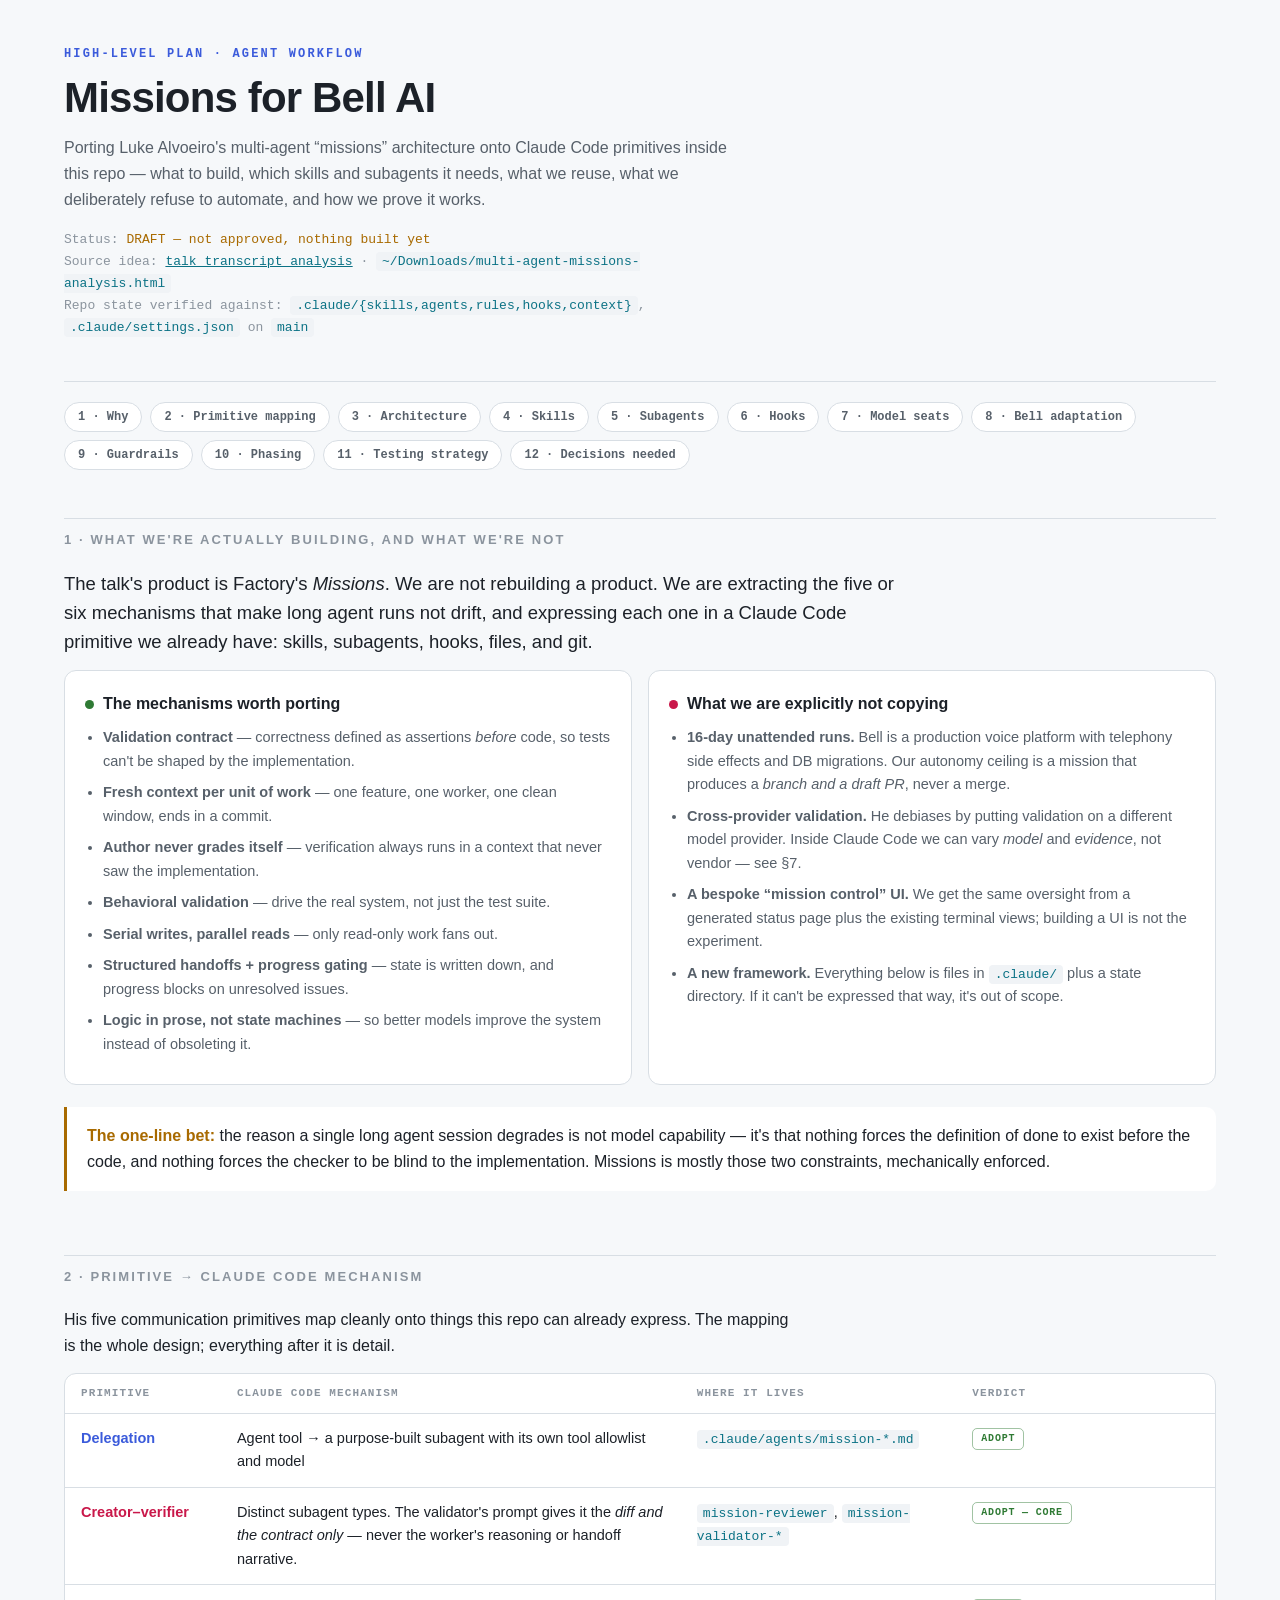
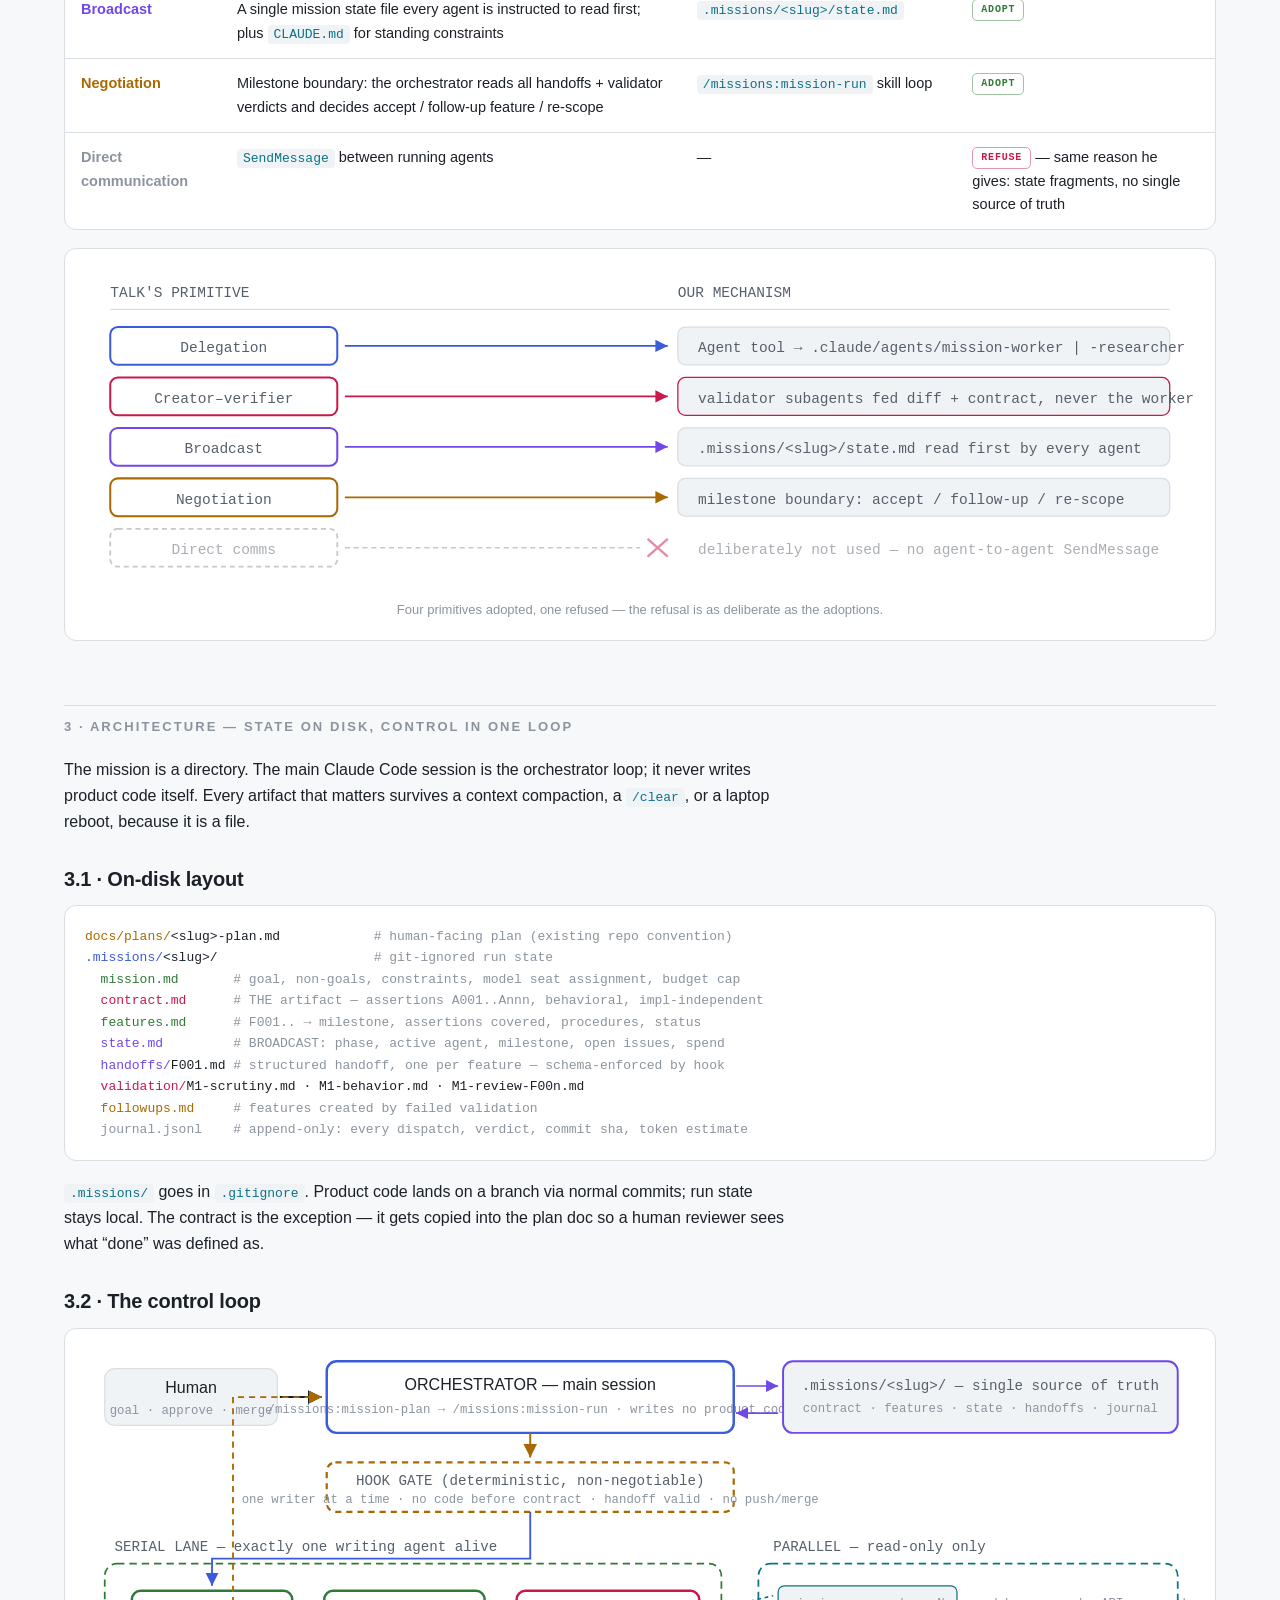
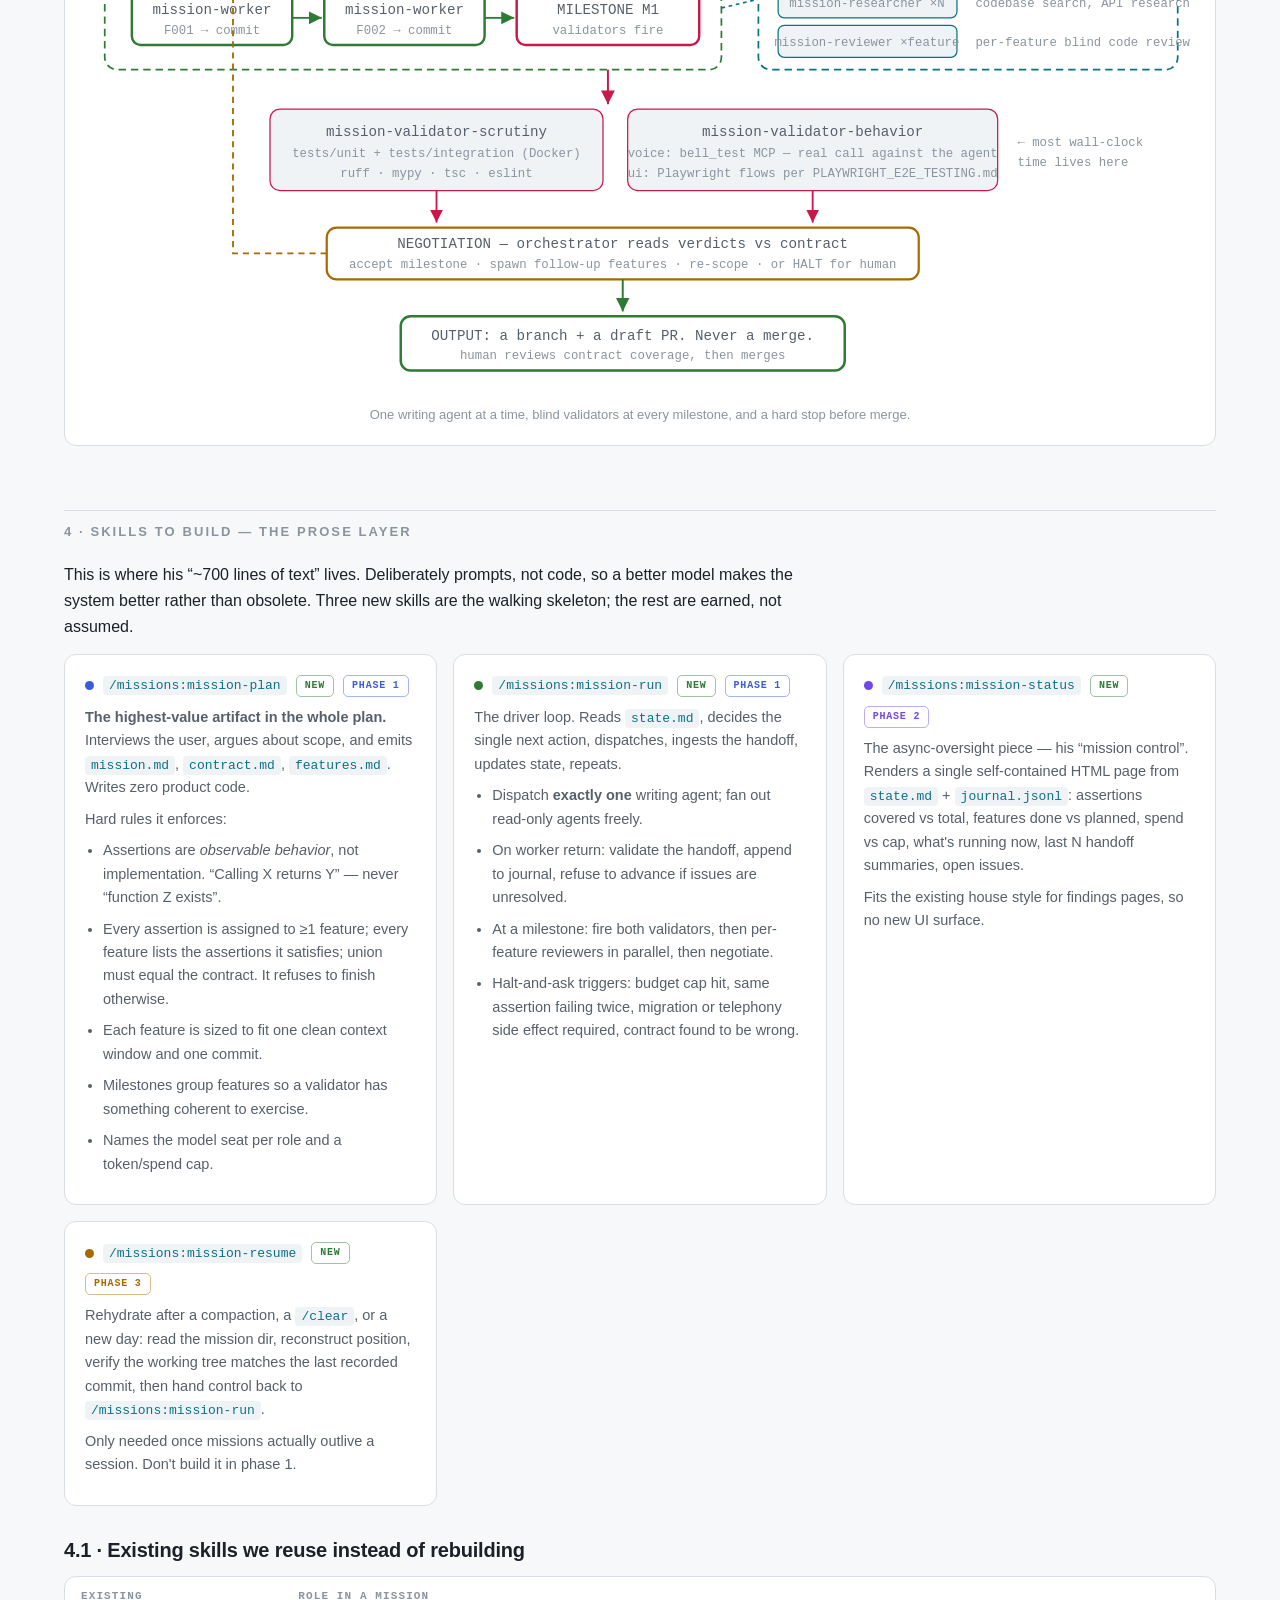
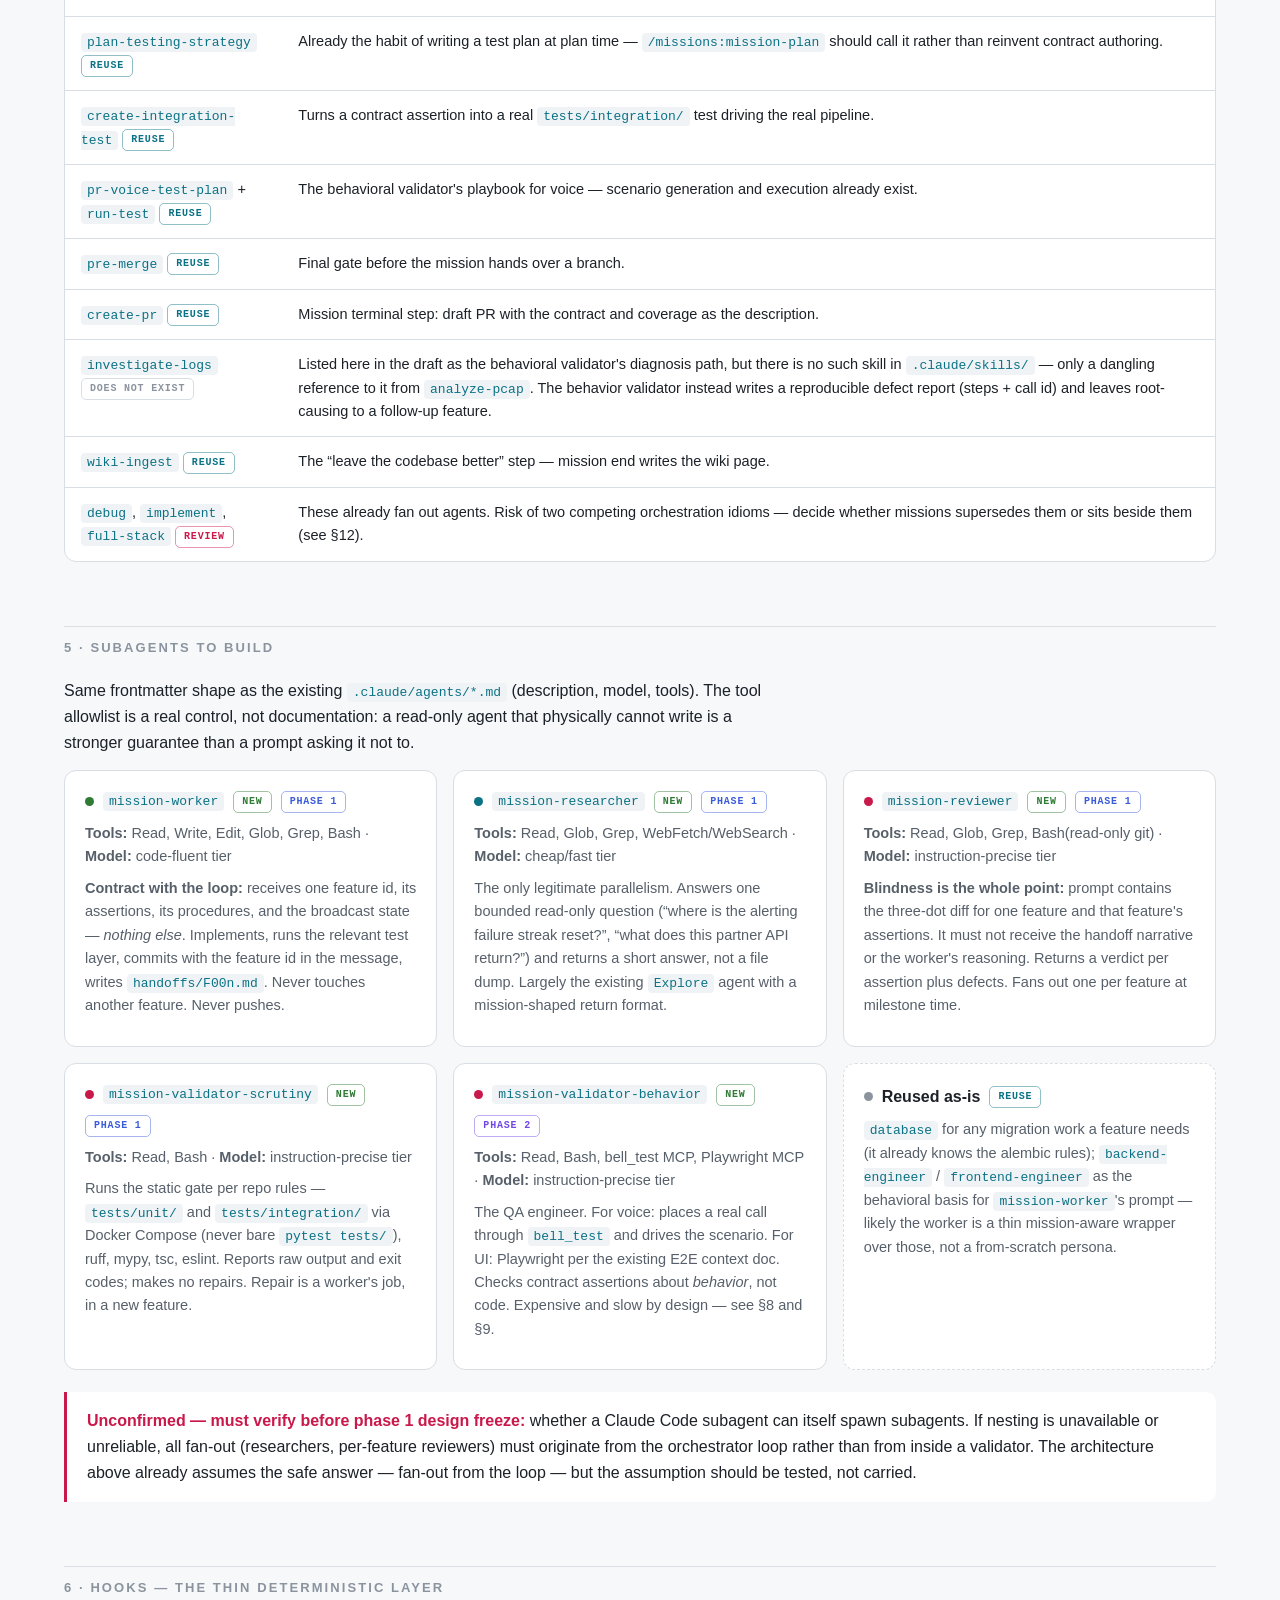
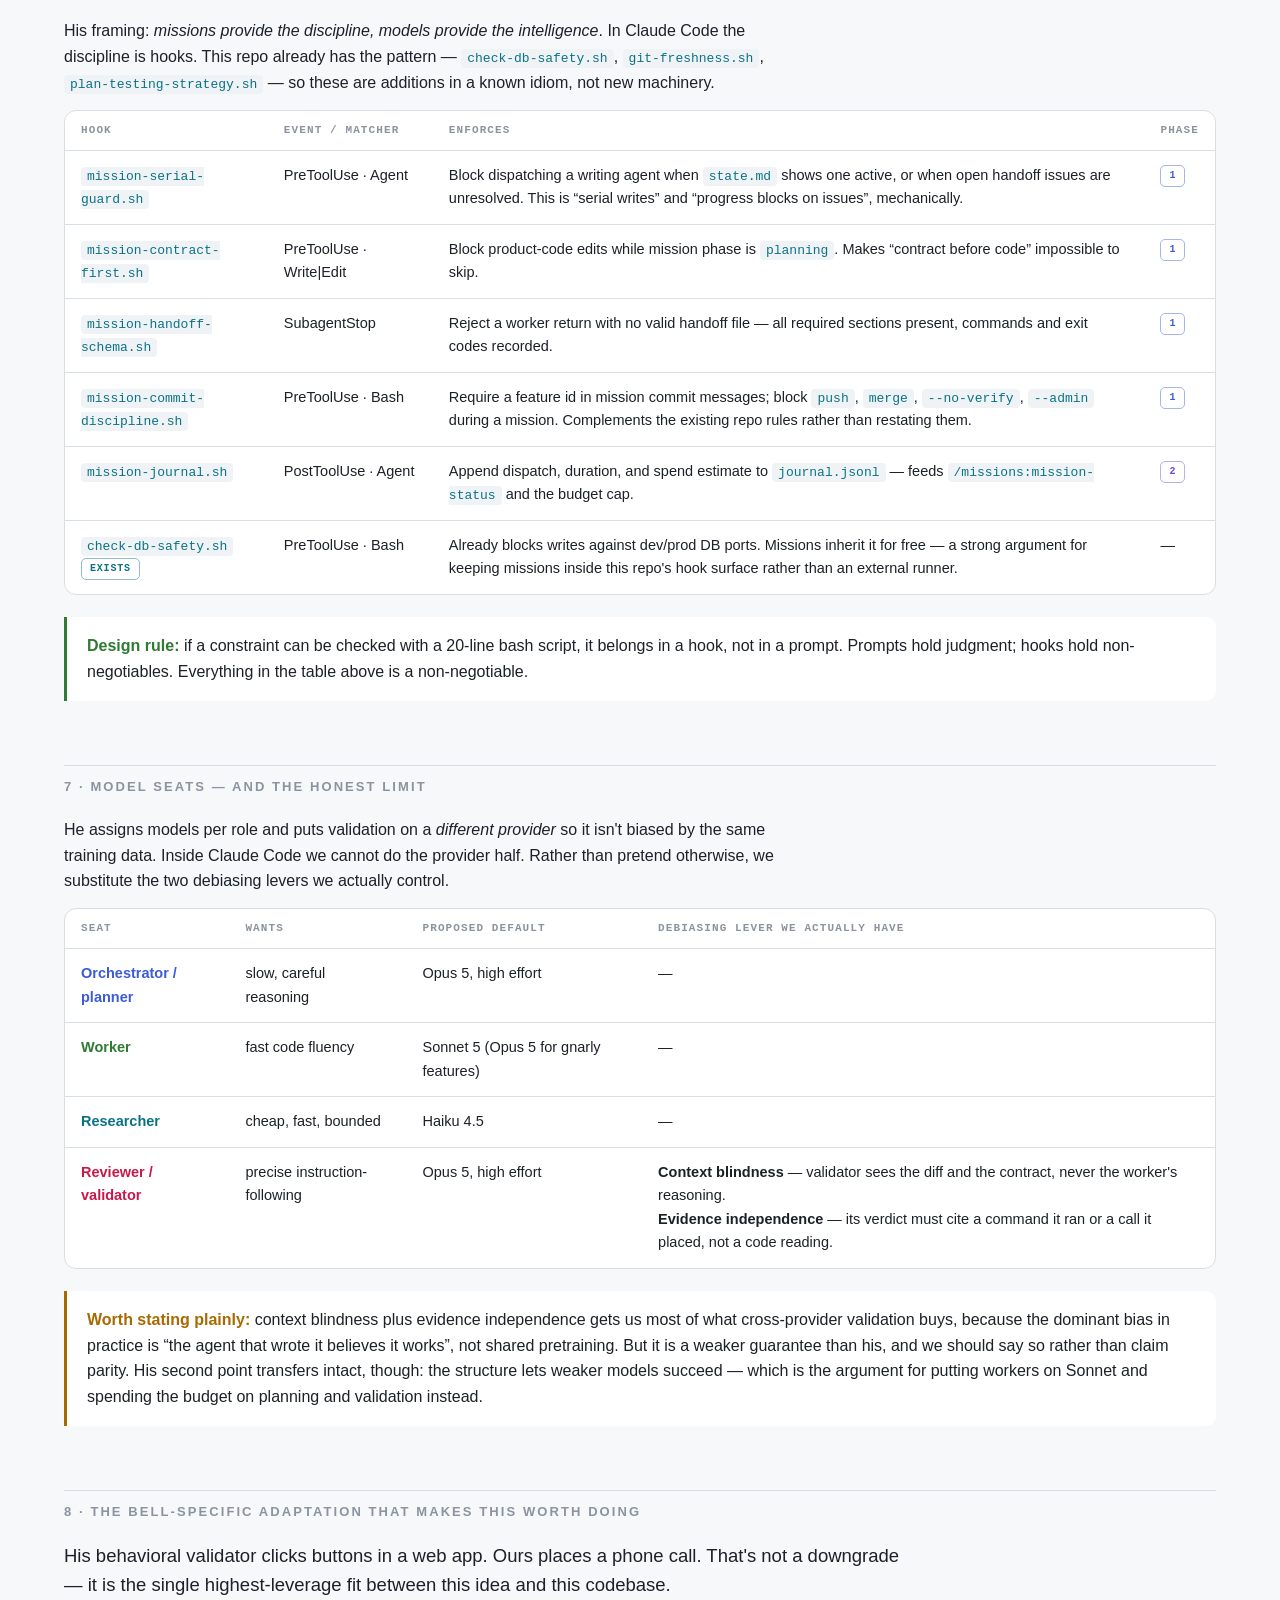
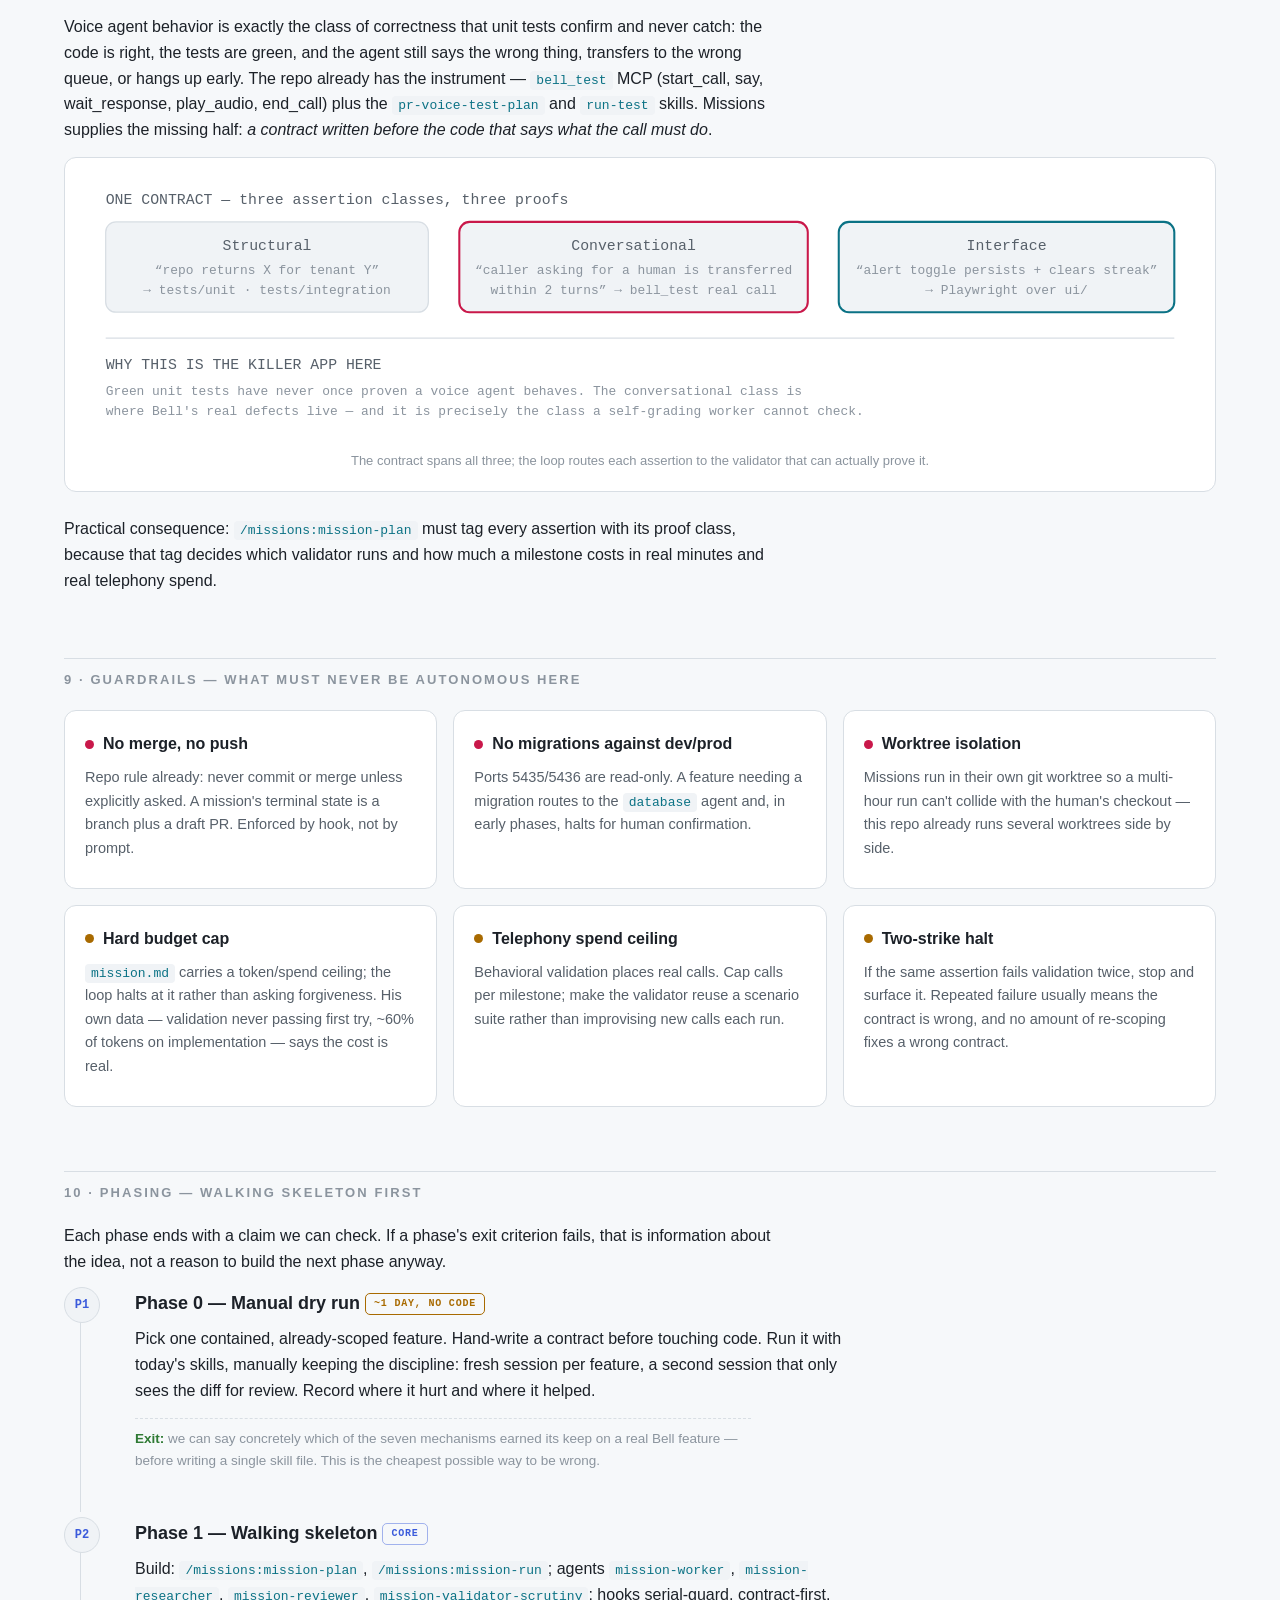
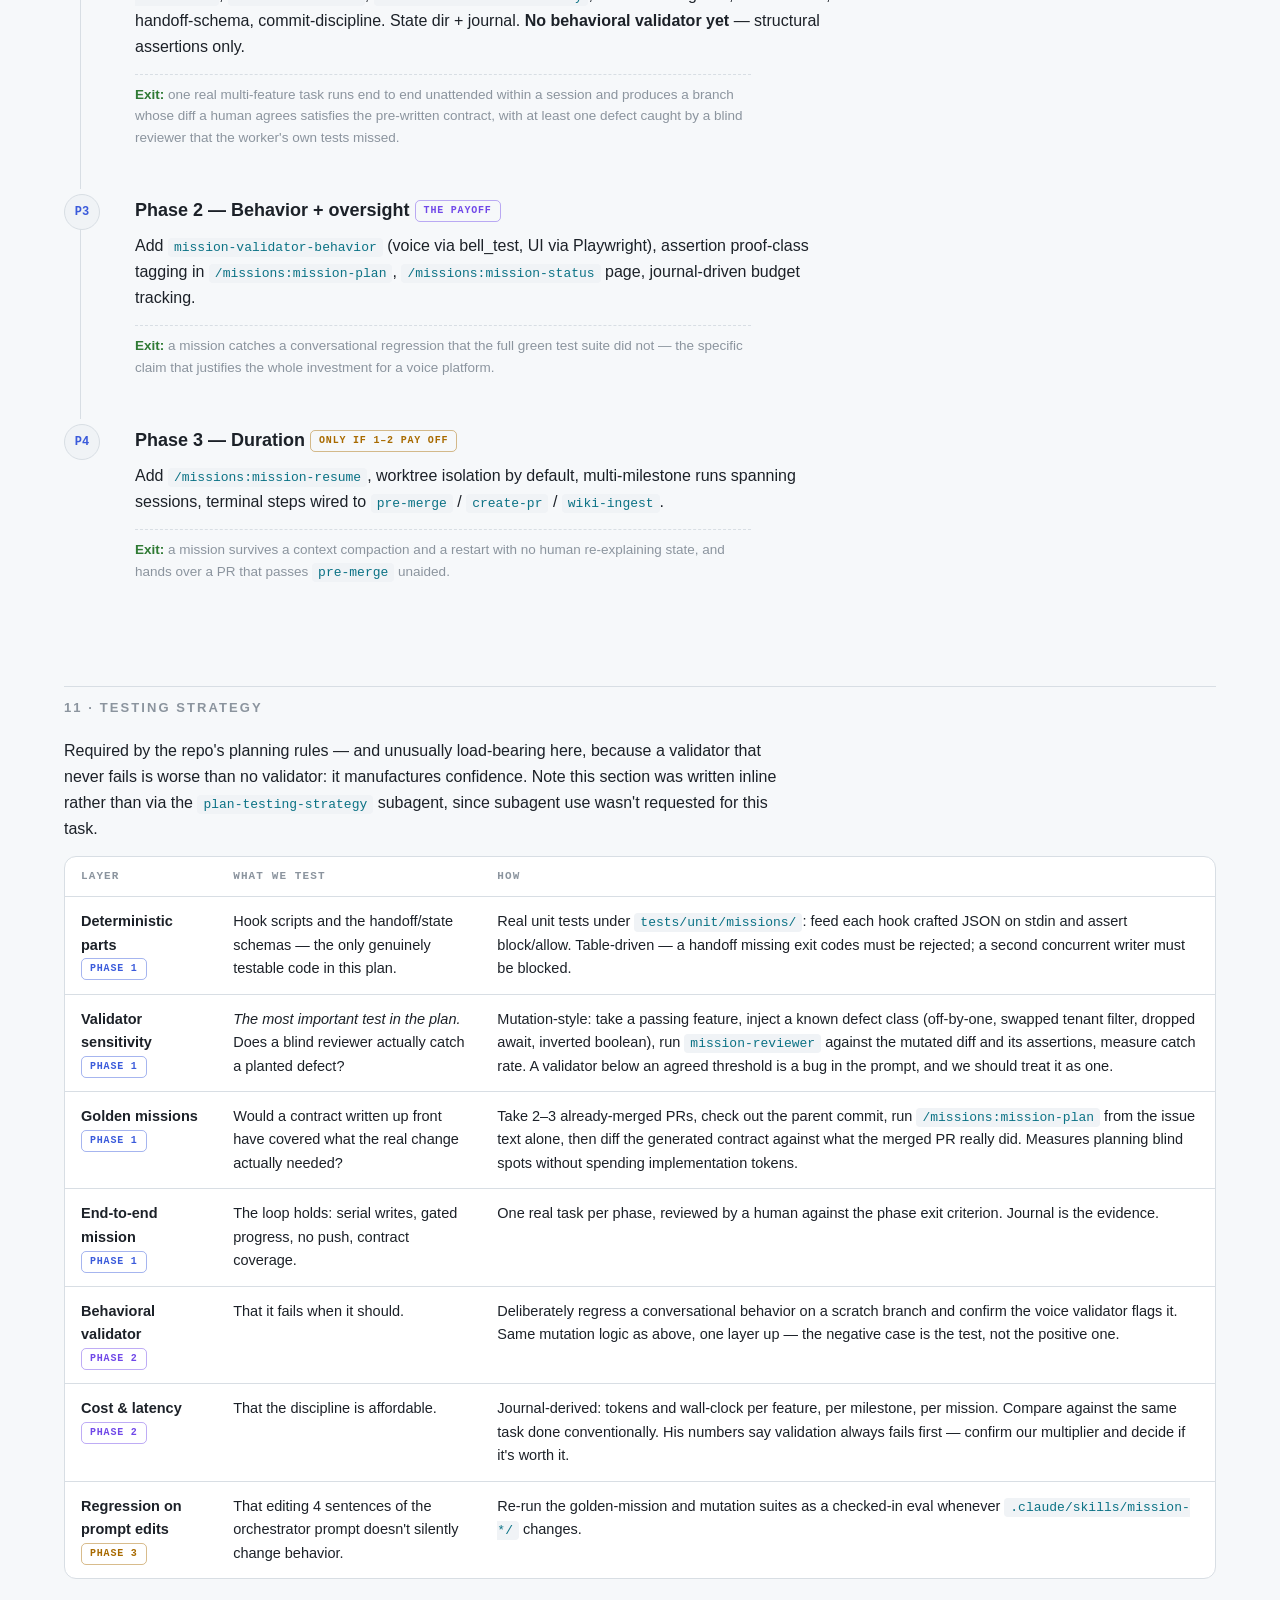
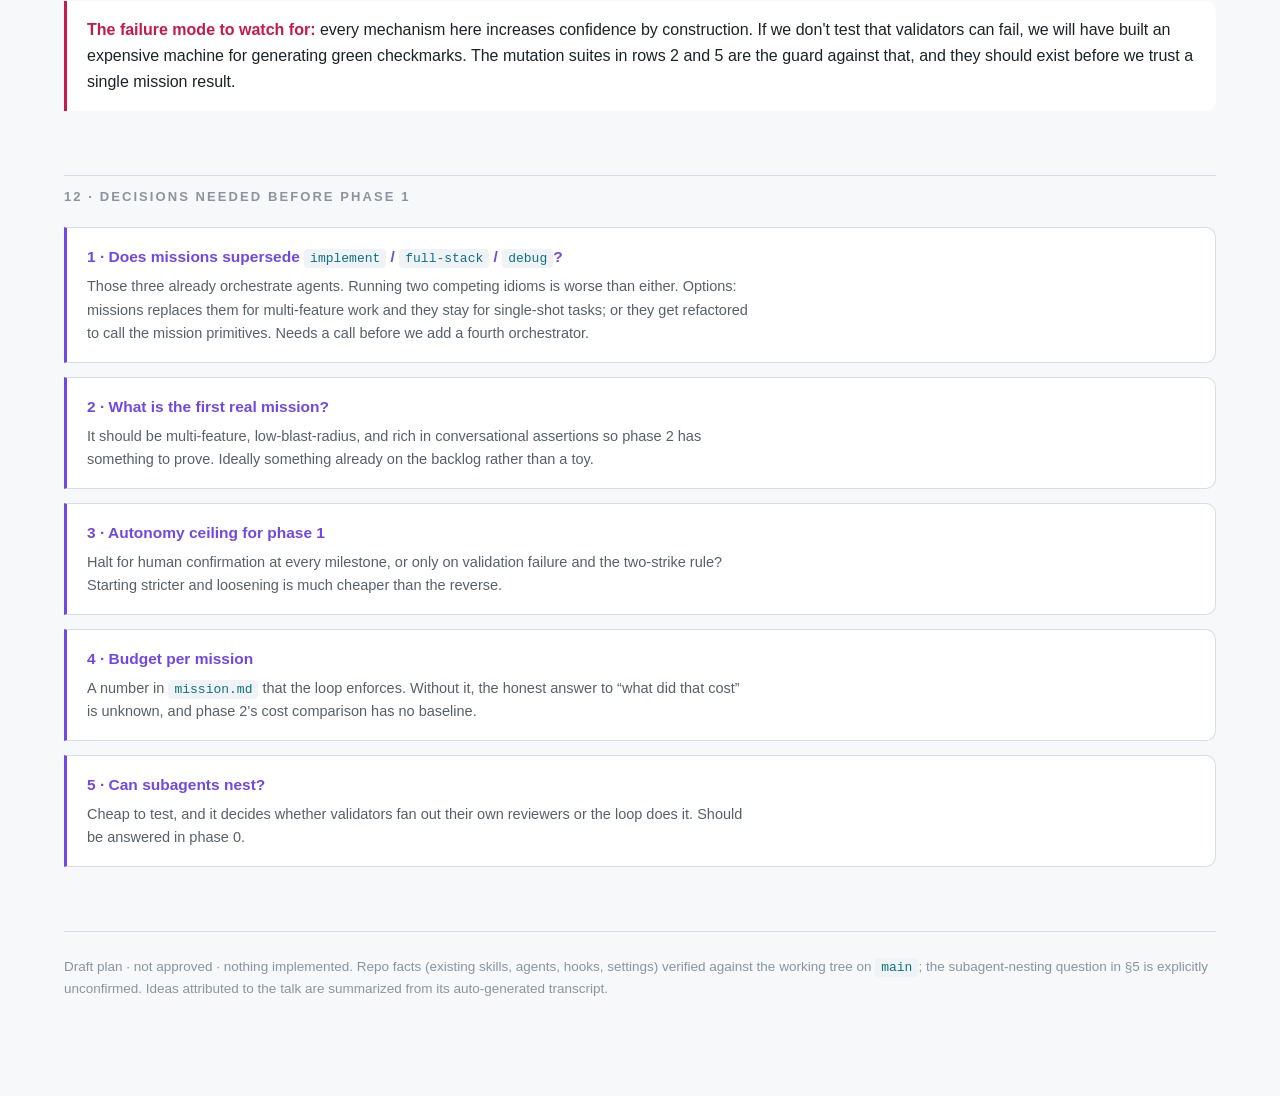
==== plugins/missions/docs/missions-agent-workflow-plan.html @ 252e10b2 "Add the missions plugin (v0.1.0): contract-first agent missions, migrated from ~/.claude Moves the m" ====
<!doctype html>
<html lang="en">
<head>
<meta charset="utf-8">
<meta name="viewport" content="width=device-width, initial-scale=1">
<title>Missions for Bell AI — HL Plan</title>
<style>
  :root{
    --bg:#0d1117; --panel:#151b23; --panel2:#1c232d; --line:#2a3441;
    --ink:#e6edf3; --dim:#9aa7b4; --faint:#6e7c8c;
    --a1:#7aa2f7; --a2:#f7768e; --a3:#9ece6a; --a4:#e0af68; --a5:#bb9af7; --a6:#2ac3de;
  }
  @media (prefers-color-scheme: light){
    :root{ --bg:#f6f8fa; --panel:#fff; --panel2:#f0f3f6; --line:#d8dee4;
           --ink:#1c2128; --dim:#57606a; --faint:#8b949e;
           --a1:#3b5bdb; --a2:#c9184a; --a3:#2f7a34; --a4:#a86a00; --a5:#7048e8; --a6:#0b7285; }
  }
  *{box-sizing:border-box}
  body{margin:0;background:var(--bg);color:var(--ink);
       font:16px/1.62 -apple-system,BlinkMacSystemFont,"Segoe UI",Inter,Roboto,sans-serif;}
  .wrap{max-width:1200px;margin:0 auto;padding:48px 24px 96px}
  header{border-bottom:1px solid var(--line);padding-bottom:28px;margin-bottom:20px}
  .kicker{font:600 12px/1 ui-monospace,SFMono-Regular,Menlo,monospace;letter-spacing:.18em;
          text-transform:uppercase;color:var(--a1);margin-bottom:14px}
  h1{font-size:clamp(28px,4.2vw,42px);line-height:1.12;margin:0 0 14px;letter-spacing:-.02em}
  .sub{color:var(--dim);max-width:76ch;margin:0}
  .meta{margin-top:16px;font:13px/1.7 ui-monospace,SFMono-Regular,Menlo,monospace;color:var(--faint)}
  nav{display:flex;flex-wrap:wrap;gap:8px;margin:0 0 48px}
  nav a{font:600 12px/1 ui-monospace,Menlo,monospace;color:var(--dim);text-decoration:none;
        border:1px solid var(--line);border-radius:20px;padding:8px 13px;background:var(--panel)}
  nav a:hover{color:var(--a1);border-color:var(--a1)}
  h2{font-size:13px;letter-spacing:.16em;text-transform:uppercase;color:var(--faint);
     font-weight:700;margin:0 0 20px;padding-top:10px;border-top:1px solid var(--line)}
  section{margin-bottom:64px;scroll-margin-top:20px}
  h3{font-size:20px;margin:28px 0 10px;letter-spacing:-.01em}
  h3:first-child{margin-top:0}
  p{margin:0 0 14px;max-width:82ch}
  .lead{font-size:18.5px;line-height:1.55}
  ul{margin:0 0 14px;padding-left:20px;max-width:82ch}
  li{margin-bottom:7px}
  .grid{display:grid;gap:16px}
  .g3{grid-template-columns:repeat(auto-fit,minmax(290px,1fr))}
  .g2{grid-template-columns:repeat(auto-fit,minmax(360px,1fr))}
  .card{background:var(--panel);border:1px solid var(--line);border-radius:12px;padding:20px}
  .card h4{margin:0 0 9px;font-size:16px;display:flex;align-items:center;gap:9px;flex-wrap:wrap}
  .card p,.card li{font-size:14.5px;color:var(--dim);margin:0 0 8px}
  .card ul{padding-left:18px;margin-bottom:0}
  .dot{width:9px;height:9px;border-radius:50%;flex:0 0 auto}
  figure{margin:0 0 24px;background:var(--panel);border:1px solid var(--line);
         border-radius:12px;padding:20px;overflow-x:auto}
  figcaption{font-size:13px;color:var(--faint);margin-top:14px;text-align:center}
  svg{display:block;margin:0 auto;max-width:100%;height:auto}
  .svgtext{font:13px -apple-system,BlinkMacSystemFont,"Segoe UI",sans-serif;fill:var(--ink)}
  .svgsm{font:11.5px ui-monospace,Menlo,monospace;fill:var(--dim)}
  .svgxs{font:10px ui-monospace,Menlo,monospace;fill:var(--faint)}
  table{width:100%;border-collapse:collapse;font-size:14.5px}
  .tblwrap{overflow-x:auto;background:var(--panel);border:1px solid var(--line);
           border-radius:12px;margin-bottom:18px}
  th{text-align:left;font:600 11px/1 ui-monospace,Menlo,monospace;letter-spacing:.1em;
     text-transform:uppercase;color:var(--faint);padding:14px 16px;border-bottom:1px solid var(--line);
     white-space:nowrap}
  td{padding:13px 16px;border-bottom:1px solid var(--line);vertical-align:top}
  tr:last-child td{border-bottom:none}
  td strong{color:var(--ink)}
  code,.mono{font:13px ui-monospace,SFMono-Regular,Menlo,monospace;
       background:var(--panel2);padding:2px 6px;border-radius:4px;color:var(--a6)}
  pre{background:var(--panel);border:1px solid var(--line);border-radius:12px;padding:20px;
      overflow-x:auto;font:13px/1.65 ui-monospace,SFMono-Regular,Menlo,monospace;color:var(--ink);
      margin:0 0 18px}
  pre code{background:none;padding:0;color:inherit}
  .c1{color:var(--a1)} .c2{color:var(--a2)} .c3{color:var(--a3)}
  .c4{color:var(--a4)} .c5{color:var(--a5)} .cf{color:var(--faint)}
  .callout{border-left:3px solid var(--a4);background:var(--panel);border-radius:0 10px 10px 0;
           padding:16px 20px;margin:22px 0}
  .callout.warn{border-color:var(--a2)}
  .callout.ok{border-color:var(--a3)}
  .callout strong{color:var(--a4)}
  .callout.warn strong{color:var(--a2)}
  .callout.ok strong{color:var(--a3)}
  .pill{display:inline-block;font:600 10px/1 ui-monospace,Menlo,monospace;letter-spacing:.08em;
        text-transform:uppercase;padding:5px 8px;border-radius:5px;border:1px solid var(--line);
        color:var(--faint);vertical-align:middle}
  .new{color:var(--a3);border-color:color-mix(in srgb,var(--a3) 45%,transparent)}
  .reuse{color:var(--a6);border-color:color-mix(in srgb,var(--a6) 45%,transparent)}
  .p1{color:var(--a1);border-color:color-mix(in srgb,var(--a1) 45%,transparent)}
  .p2{color:var(--a5);border-color:color-mix(in srgb,var(--a5) 45%,transparent)}
  .p3{color:var(--a4);border-color:color-mix(in srgb,var(--a4) 45%,transparent)}
  .unk{color:var(--a2);border-color:color-mix(in srgb,var(--a2) 45%,transparent)}
  ol.phase{counter-reset:s;list-style:none;padding:0;margin:0}
  ol.phase>li{counter-increment:s;position:relative;padding:0 0 26px 54px;
             border-left:1px solid var(--line);margin-left:16px}
  ol.phase>li:last-child{border-left-color:transparent}
  ol.phase>li::before{content:"P" counter(s,decimal);position:absolute;left:-17px;top:-2px;
        width:34px;height:34px;border-radius:50%;background:var(--panel2);border:1px solid var(--line);
        color:var(--a1);display:flex;align-items:center;justify-content:center;
        font:700 12px ui-monospace,Menlo,monospace}
  ol.phase h4{margin:5px 0 8px;font-size:18px}
  .exit{font-size:13.5px;color:var(--faint);border-top:1px dashed var(--line);padding-top:9px;
        margin-top:10px;max-width:82ch}
  .exit b{color:var(--a3);font-weight:600}
  footer{border-top:1px solid var(--line);padding-top:24px;color:var(--faint);font-size:13.5px}
  .q{background:var(--panel);border:1px solid var(--line);border-left:3px solid var(--a5);
     border-radius:0 10px 10px 0;padding:16px 20px;margin-bottom:14px}
  .q h4{margin:0 0 6px;font-size:15.5px;color:var(--a5)}
  .q p{margin:0;font-size:14.5px;color:var(--dim)}
</style>
</head>
<body>
<div class="wrap">

<header>
  <div class="kicker">High-level plan · agent workflow</div>
  <h1>Missions for Bell AI</h1>
  <p class="sub">Porting Luke Alvoeiro's multi-agent “missions” architecture onto Claude Code primitives inside
  this repo — what to build, which skills and subagents it needs, what we reuse, what we deliberately refuse to
  automate, and how we prove it works.</p>
  <p class="meta">
    Status: <span style="color:var(--a4)">DRAFT — not approved, nothing built yet</span><br>
    Source idea: <a href="https://www.youtube.com/watch?v=ow1we5PzK-o" style="color:var(--a6)">talk transcript analysis</a> ·
    <span class="mono">~/Downloads/multi-agent-missions-analysis.html</span><br>
    Repo state verified against: <span class="mono">.claude/{skills,agents,rules,hooks,context}</span>, <span class="mono">.claude/settings.json</span> on <span class="mono">main</span>
  </p>
</header>

<nav>
  <a href="#thesis">1 · Why</a>
  <a href="#mapping">2 · Primitive mapping</a>
  <a href="#arch">3 · Architecture</a>
  <a href="#skills">4 · Skills</a>
  <a href="#agents">5 · Subagents</a>
  <a href="#hooks">6 · Hooks</a>
  <a href="#models">7 · Model seats</a>
  <a href="#bell">8 · Bell adaptation</a>
  <a href="#guard">9 · Guardrails</a>
  <a href="#phases">10 · Phasing</a>
  <a href="#testing">11 · Testing strategy</a>
  <a href="#decide">12 · Decisions needed</a>
</nav>

<!-- ============ 1 ============ -->
<section id="thesis">
  <h2>1 · What we're actually building, and what we're not</h2>
  <p class="lead">The talk's product is Factory's <em>Missions</em>. We are not rebuilding a product. We are
  extracting the five or six mechanisms that make long agent runs not drift, and expressing each one in a Claude
  Code primitive we already have: skills, subagents, hooks, files, and git.</p>

  <div class="grid g2">
    <div class="card">
      <h4><span class="dot" style="background:var(--a3)"></span>The mechanisms worth porting</h4>
      <ul>
        <li><strong>Validation contract</strong> — correctness defined as assertions <em>before</em> code, so tests
        can't be shaped by the implementation.</li>
        <li><strong>Fresh context per unit of work</strong> — one feature, one worker, one clean window, ends in a commit.</li>
        <li><strong>Author never grades itself</strong> — verification always runs in a context that never saw the implementation.</li>
        <li><strong>Behavioral validation</strong> — drive the real system, not just the test suite.</li>
        <li><strong>Serial writes, parallel reads</strong> — only read-only work fans out.</li>
        <li><strong>Structured handoffs + progress gating</strong> — state is written down, and progress blocks on unresolved issues.</li>
        <li><strong>Logic in prose, not state machines</strong> — so better models improve the system instead of obsoleting it.</li>
      </ul>
    </div>
    <div class="card">
      <h4><span class="dot" style="background:var(--a2)"></span>What we are explicitly not copying</h4>
      <ul>
        <li><strong>16-day unattended runs.</strong> Bell is a production voice platform with telephony side effects
        and DB migrations. Our autonomy ceiling is a mission that produces a <em>branch and a draft PR</em>, never a merge.</li>
        <li><strong>Cross-provider validation.</strong> He debiases by putting validation on a different model
        provider. Inside Claude Code we can vary <em>model</em> and <em>evidence</em>, not vendor — see §7.</li>
        <li><strong>A bespoke “mission control” UI.</strong> We get the same oversight from a generated status page
        plus the existing terminal views; building a UI is not the experiment.</li>
        <li><strong>A new framework.</strong> Everything below is files in <span class="mono">.claude/</span> plus a
        state directory. If it can't be expressed that way, it's out of scope.</li>
      </ul>
    </div>
  </div>

  <div class="callout"><strong>The one-line bet:</strong> the reason a single long agent session degrades is not
  model capability — it's that nothing forces the definition of done to exist before the code, and nothing forces
  the checker to be blind to the implementation. Missions is mostly those two constraints, mechanically enforced.</div>
</section>

<!-- ============ 2 ============ -->
<section id="mapping">
  <h2>2 · Primitive → Claude Code mechanism</h2>
  <p>His five communication primitives map cleanly onto things this repo can already express. The mapping is the
  whole design; everything after it is detail.</p>

  <div class="tblwrap">
  <table>
    <thead><tr><th>Primitive</th><th>Claude Code mechanism</th><th>Where it lives</th><th>Verdict</th></tr></thead>
    <tbody>
      <tr>
        <td><strong class="c1">Delegation</strong></td>
        <td>Agent tool → a purpose-built subagent with its own tool allowlist and model</td>
        <td><span class="mono">.claude/agents/mission-*.md</span></td>
        <td><span class="pill new">adopt</span></td>
      </tr>
      <tr>
        <td><strong class="c2">Creator–verifier</strong></td>
        <td>Distinct subagent types. The validator's prompt gives it the <em>diff and the contract only</em> — never
        the worker's reasoning or handoff narrative.</td>
        <td><span class="mono">mission-reviewer</span>, <span class="mono">mission-validator-*</span></td>
        <td><span class="pill new">adopt — core</span></td>
      </tr>
      <tr>
        <td><strong class="c5">Broadcast</strong></td>
        <td>A single mission state file every agent is instructed to read first; plus <span class="mono">CLAUDE.md</span> for standing constraints</td>
        <td><span class="mono">.missions/&lt;slug&gt;/state.md</span></td>
        <td><span class="pill new">adopt</span></td>
      </tr>
      <tr>
        <td><strong class="c4">Negotiation</strong></td>
        <td>Milestone boundary: the orchestrator reads all handoffs + validator verdicts and decides accept / follow-up feature / re-scope</td>
        <td><span class="mono">/missions:mission-run</span> skill loop</td>
        <td><span class="pill new">adopt</span></td>
      </tr>
      <tr>
        <td><strong class="cf">Direct communication</strong></td>
        <td><span class="mono">SendMessage</span> between running agents</td>
        <td>—</td>
        <td><span class="pill unk">refuse</span> — same reason he gives: state fragments, no single source of truth</td>
      </tr>
    </tbody>
  </table>
  </div>

  <figure>
  <svg viewBox="0 0 880 250" role="img" aria-label="Mapping of communication primitives to Claude Code mechanisms">
    <text x="20" y="22" class="svgsm" fill="var(--a1)" font-weight="700">TALK'S PRIMITIVE</text>
    <text x="470" y="22" class="svgsm" fill="var(--a3)" font-weight="700">OUR MECHANISM</text>
    <line x1="20" y1="32" x2="860" y2="32" stroke="var(--line)"/>

    <g>
      <rect x="20" y="46" width="180" height="30" rx="6" fill="none" stroke="var(--a1)" stroke-width="1.6"/>
      <text x="110" y="66" text-anchor="middle" class="svgsm" fill="var(--a1)">Delegation</text>
      <path d="M206 61 L462 61" stroke="var(--a1)" stroke-width="1.4" marker-end="url(#m1)"/>
      <rect x="470" y="46" width="390" height="30" rx="6" fill="var(--panel2)" stroke="var(--line)"/>
      <text x="486" y="66" class="svgsm" fill="var(--ink)">Agent tool → .claude/agents/mission-worker | -researcher</text>
    </g>
    <g>
      <rect x="20" y="86" width="180" height="30" rx="6" fill="none" stroke="var(--a2)" stroke-width="1.6"/>
      <text x="110" y="106" text-anchor="middle" class="svgsm" fill="var(--a2)">Creator–verifier</text>
      <path d="M206 101 L462 101" stroke="var(--a2)" stroke-width="1.4" marker-end="url(#m2)"/>
      <rect x="470" y="86" width="390" height="30" rx="6" fill="var(--panel2)" stroke="var(--a2)"/>
      <text x="486" y="106" class="svgsm" fill="var(--ink)">validator subagents fed diff + contract, never the worker's story</text>
    </g>
    <g>
      <rect x="20" y="126" width="180" height="30" rx="6" fill="none" stroke="var(--a5)" stroke-width="1.6"/>
      <text x="110" y="146" text-anchor="middle" class="svgsm" fill="var(--a5)">Broadcast</text>
      <path d="M206 141 L462 141" stroke="var(--a5)" stroke-width="1.4" marker-end="url(#m5)"/>
      <rect x="470" y="126" width="390" height="30" rx="6" fill="var(--panel2)" stroke="var(--line)"/>
      <text x="486" y="146" class="svgsm" fill="var(--ink)">.missions/&lt;slug&gt;/state.md read first by every agent</text>
    </g>
    <g>
      <rect x="20" y="166" width="180" height="30" rx="6" fill="none" stroke="var(--a4)" stroke-width="1.6"/>
      <text x="110" y="186" text-anchor="middle" class="svgsm" fill="var(--a4)">Negotiation</text>
      <path d="M206 181 L462 181" stroke="var(--a4)" stroke-width="1.4" marker-end="url(#m4)"/>
      <rect x="470" y="166" width="390" height="30" rx="6" fill="var(--panel2)" stroke="var(--line)"/>
      <text x="486" y="186" class="svgsm" fill="var(--ink)">milestone boundary: accept / follow-up / re-scope</text>
    </g>
    <g opacity="0.5">
      <rect x="20" y="206" width="180" height="30" rx="6" fill="none" stroke="var(--faint)"
            stroke-width="1.4" stroke-dasharray="4 3"/>
      <text x="110" y="226" text-anchor="middle" class="svgsm">Direct comms</text>
      <path d="M206 221 L440 221" stroke="var(--faint)" stroke-width="1.2" stroke-dasharray="4 3"/>
      <path d="M446 214 L462 228 M462 214 L446 228" stroke="var(--a2)" stroke-width="1.8"/>
      <text x="486" y="226" class="svgsm" fill="var(--a2)">deliberately not used — no agent-to-agent SendMessage</text>
    </g>
    <defs>
      <marker id="m1" markerWidth="8" markerHeight="8" refX="7" refY="3.5" orient="auto"><path d="M0,0 L7,3.5 L0,7 z" fill="var(--a1)"/></marker>
      <marker id="m2" markerWidth="8" markerHeight="8" refX="7" refY="3.5" orient="auto"><path d="M0,0 L7,3.5 L0,7 z" fill="var(--a2)"/></marker>
      <marker id="m4" markerWidth="8" markerHeight="8" refX="7" refY="3.5" orient="auto"><path d="M0,0 L7,3.5 L0,7 z" fill="var(--a4)"/></marker>
      <marker id="m5" markerWidth="8" markerHeight="8" refX="7" refY="3.5" orient="auto"><path d="M0,0 L7,3.5 L0,7 z" fill="var(--a5)"/></marker>
    </defs>
  </svg>
  <figcaption>Four primitives adopted, one refused — the refusal is as deliberate as the adoptions.</figcaption>
  </figure>
</section>

<!-- ============ 3 ============ -->
<section id="arch">
  <h2>3 · Architecture — state on disk, control in one loop</h2>
  <p>The mission is a directory. The main Claude Code session is the orchestrator loop; it never writes product
  code itself. Every artifact that matters survives a context compaction, a <span class="mono">/clear</span>, or a
  laptop reboot, because it is a file.</p>

  <h3>3.1 · On-disk layout</h3>
<pre><code><span class="c4">docs/plans/</span>&lt;slug&gt;-plan.md            <span class="cf"># human-facing plan (existing repo convention)</span>
<span class="c1">.missions/</span>&lt;slug&gt;/                    <span class="cf"># git-ignored run state</span>
  <span class="c3">mission.md</span>       <span class="cf"># goal, non-goals, constraints, model seat assignment, budget cap</span>
  <span class="c2">contract.md</span>      <span class="cf"># THE artifact — assertions A001..Annn, behavioral, impl-independent</span>
  <span class="c3">features.md</span>      <span class="cf"># F001.. → milestone, assertions covered, procedures, status</span>
  <span class="c5">state.md</span>         <span class="cf"># BROADCAST: phase, active agent, milestone, open issues, spend</span>
  <span class="c5">handoffs/</span>F001.md <span class="cf"># structured handoff, one per feature — schema-enforced by hook</span>
  <span class="c2">validation/</span>M1-scrutiny.md · M1-behavior.md · M1-review-F00n.md
  <span class="c4">followups.md</span>     <span class="cf"># features created by failed validation</span>
  <span class="cf">journal.jsonl    # append-only: every dispatch, verdict, commit sha, token estimate</span>
</code></pre>
  <p><span class="mono">.missions/</span> goes in <span class="mono">.gitignore</span>. Product code lands on a
  branch via normal commits; run state stays local. The contract is the exception — it gets copied into the plan
  doc so a human reviewer sees what “done” was defined as.</p>

  <h3>3.2 · The control loop</h3>
  <figure>
  <svg viewBox="0 0 900 520" role="img" aria-label="Mission control loop architecture">
    <!-- human -->
    <rect x="16" y="16" width="140" height="46" rx="8" fill="var(--panel2)" stroke="var(--line)"/>
    <text x="86" y="36" text-anchor="middle" class="svgtext" font-weight="600">Human</text>
    <text x="86" y="53" text-anchor="middle" class="svgxs">goal · approve · merge</text>

    <!-- orchestrator session -->
    <rect x="196" y="10" width="330" height="58" rx="8" fill="none" stroke="var(--a1)" stroke-width="2"/>
    <text x="361" y="33" text-anchor="middle" class="svgtext" font-weight="700" fill="var(--a1)">ORCHESTRATOR — main session</text>
    <text x="361" y="52" text-anchor="middle" class="svgxs">/missions:mission-plan → /missions:mission-run · writes no product code</text>
    <path d="M158 39 L192 39" stroke="var(--ink)" stroke-width="1.6" marker-end="url(#n0)"/>

    <!-- state dir -->
    <rect x="566" y="10" width="320" height="58" rx="8" fill="var(--panel2)" stroke="var(--a5)" stroke-width="1.6"/>
    <text x="726" y="33" text-anchor="middle" class="svgsm" fill="var(--a5)" font-weight="700">.missions/&lt;slug&gt;/ — single source of truth</text>
    <text x="726" y="51" text-anchor="middle" class="svgxs">contract · features · state · handoffs · journal</text>
    <path d="M528 30 L562 30" stroke="var(--a5)" stroke-width="1.4" marker-end="url(#n5)"/>
    <path d="M562 52 L528 52" stroke="var(--a5)" stroke-width="1.4" marker-end="url(#n5b)"/>

    <!-- hook gate -->
    <rect x="196" y="92" width="330" height="40" rx="7" fill="none" stroke="var(--a4)" stroke-width="1.8"
          stroke-dasharray="5 4"/>
    <text x="361" y="110" text-anchor="middle" class="svgsm" fill="var(--a4)" font-weight="700">HOOK GATE (deterministic, non-negotiable)</text>
    <text x="361" y="125" text-anchor="middle" class="svgxs">one writer at a time · no code before contract · handoff valid · no push/merge</text>
    <path d="M361 68 L361 88" stroke="var(--a4)" stroke-width="1.6" marker-end="url(#n4)"/>

    <!-- serial lane -->
    <text x="24" y="164" class="svgsm" fill="var(--a3)" font-weight="700">SERIAL LANE — exactly one writing agent alive</text>
    <rect x="16" y="174" width="500" height="86" rx="10" fill="none" stroke="var(--a3)"
          stroke-width="1.4" stroke-dasharray="6 4"/>
    <rect x="38" y="196" width="130" height="44" rx="7" fill="none" stroke="var(--a3)" stroke-width="2"/>
    <text x="103" y="215" text-anchor="middle" class="svgsm" fill="var(--a3)" font-weight="700">mission-worker</text>
    <text x="103" y="231" text-anchor="middle" class="svgxs">F001 → commit</text>
    <path d="M168 218 L192 218" stroke="var(--a3)" stroke-width="1.5" marker-end="url(#n3)"/>
    <rect x="194" y="196" width="130" height="44" rx="7" fill="none" stroke="var(--a3)" stroke-width="2"/>
    <text x="259" y="215" text-anchor="middle" class="svgsm" fill="var(--a3)" font-weight="700">mission-worker</text>
    <text x="259" y="231" text-anchor="middle" class="svgxs">F002 → commit</text>
    <path d="M324 218 L348 218" stroke="var(--a3)" stroke-width="1.5" marker-end="url(#n3)"/>
    <rect x="350" y="196" width="148" height="44" rx="7" fill="none" stroke="var(--a2)" stroke-width="2"/>
    <text x="424" y="215" text-anchor="middle" class="svgsm" fill="var(--a2)" font-weight="700">MILESTONE M1</text>
    <text x="424" y="231" text-anchor="middle" class="svgxs">validators fire</text>
    <path d="M361 132 L361 170 L103 170 L103 192" fill="none" stroke="var(--a1)" stroke-width="1.5" marker-end="url(#n1)"/>

    <!-- read-only fanout -->
    <rect x="546" y="174" width="340" height="86" rx="10" fill="none" stroke="var(--a6)"
          stroke-width="1.4" stroke-dasharray="6 4"/>
    <text x="558" y="164" class="svgsm" fill="var(--a6)" font-weight="700">PARALLEL — read-only only</text>
    <rect x="562" y="192" width="145" height="26" rx="5" fill="var(--panel2)" stroke="var(--a6)"/>
    <text x="634" y="209" text-anchor="middle" class="svgxs" fill="var(--a6)">mission-researcher ×N</text>
    <rect x="562" y="224" width="145" height="26" rx="5" fill="var(--panel2)" stroke="var(--a6)"/>
    <text x="634" y="241" text-anchor="middle" class="svgxs" fill="var(--a6)">mission-reviewer ×feature</text>
    <text x="722" y="209" class="svgxs">codebase search, API research</text>
    <text x="722" y="241" class="svgxs">per-feature blind code review</text>
    <path d="M516 210 L558 200" stroke="var(--a6)" stroke-width="1.3" stroke-dasharray="3 3"/>

    <!-- validators -->
    <path d="M424 260 L424 288" stroke="var(--a2)" stroke-width="1.6" marker-end="url(#n2)"/>
    <rect x="150" y="292" width="270" height="66" rx="8" fill="var(--panel2)" stroke="var(--a2)"/>
    <text x="285" y="314" text-anchor="middle" class="svgsm" fill="var(--a2)" font-weight="700">mission-validator-scrutiny</text>
    <text x="285" y="331" text-anchor="middle" class="svgxs">tests/unit + tests/integration (Docker)</text>
    <text x="285" y="347" text-anchor="middle" class="svgxs">ruff · mypy · tsc · eslint</text>
    <rect x="440" y="292" width="300" height="66" rx="8" fill="var(--panel2)" stroke="var(--a2)"/>
    <text x="590" y="314" text-anchor="middle" class="svgsm" fill="var(--a2)" font-weight="700">mission-validator-behavior</text>
    <text x="590" y="331" text-anchor="middle" class="svgxs">voice: bell_test MCP — real call against the agent</text>
    <text x="590" y="347" text-anchor="middle" class="svgxs">ui: Playwright flows per PLAYWRIGHT_E2E_TESTING.md</text>
    <text x="756" y="322" class="svgxs" fill="var(--a4)">← most wall-clock</text>
    <text x="756" y="338" class="svgxs" fill="var(--a4)">time lives here</text>

    <!-- verdict -->
    <path d="M285 358 L285 384" stroke="var(--a2)" stroke-width="1.5" marker-end="url(#n2)"/>
    <path d="M590 358 L590 384" stroke="var(--a2)" stroke-width="1.5" marker-end="url(#n2)"/>
    <rect x="196" y="388" width="480" height="42" rx="8" fill="none" stroke="var(--a4)" stroke-width="1.8"/>
    <text x="436" y="405" text-anchor="middle" class="svgsm" fill="var(--a4)" font-weight="700">NEGOTIATION — orchestrator reads verdicts vs contract</text>
    <text x="436" y="421" text-anchor="middle" class="svgxs">accept milestone · spawn follow-up features · re-scope · or HALT for human</text>
    <path d="M196 409 L120 409 L120 39 L192 39" fill="none" stroke="var(--a4)" stroke-width="1.5"
          stroke-dasharray="5 4" marker-end="url(#n4)"/>

    <!-- output -->
    <path d="M436 430 L436 456" stroke="var(--a3)" stroke-width="1.6" marker-end="url(#n3)"/>
    <rect x="256" y="460" width="360" height="44" rx="8" fill="none" stroke="var(--a3)" stroke-width="2"/>
    <text x="436" y="479" text-anchor="middle" class="svgsm" fill="var(--a3)" font-weight="700">OUTPUT: a branch + a draft PR. Never a merge.</text>
    <text x="436" y="495" text-anchor="middle" class="svgxs">human reviews contract coverage, then merges</text>

    <defs>
      <marker id="n0" markerWidth="8" markerHeight="8" refX="7" refY="3.5" orient="auto"><path d="M0,0 L7,3.5 L0,7 z" fill="var(--ink)"/></marker>
      <marker id="n1" markerWidth="8" markerHeight="8" refX="7" refY="3.5" orient="auto"><path d="M0,0 L7,3.5 L0,7 z" fill="var(--a1)"/></marker>
      <marker id="n2" markerWidth="8" markerHeight="8" refX="7" refY="3.5" orient="auto"><path d="M0,0 L7,3.5 L0,7 z" fill="var(--a2)"/></marker>
      <marker id="n3" markerWidth="8" markerHeight="8" refX="7" refY="3.5" orient="auto"><path d="M0,0 L7,3.5 L0,7 z" fill="var(--a3)"/></marker>
      <marker id="n4" markerWidth="8" markerHeight="8" refX="7" refY="3.5" orient="auto"><path d="M0,0 L7,3.5 L0,7 z" fill="var(--a4)"/></marker>
      <marker id="n5" markerWidth="8" markerHeight="8" refX="7" refY="3.5" orient="auto"><path d="M0,0 L7,3.5 L0,7 z" fill="var(--a5)"/></marker>
      <marker id="n5b" markerWidth="8" markerHeight="8" refX="7" refY="3.5" orient="auto"><path d="M0,0 L7,3.5 L0,7 z" fill="var(--a5)"/></marker>
    </defs>
  </svg>
  <figcaption>One writing agent at a time, blind validators at every milestone, and a hard stop before merge.</figcaption>
  </figure>
</section>

<!-- ============ 4 ============ -->
<section id="skills">
  <h2>4 · Skills to build — the prose layer</h2>
  <p>This is where his “~700 lines of text” lives. Deliberately prompts, not code, so a better model makes the
  system better rather than obsolete. Three new skills are the walking skeleton; the rest are earned, not assumed.</p>

  <div class="grid g2">
    <div class="card">
      <h4><span class="dot" style="background:var(--a1)"></span><code>/missions:mission-plan</code> <span class="pill new">new</span><span class="pill p1">phase 1</span></h4>
      <p><strong>The highest-value artifact in the whole plan.</strong> Interviews the user, argues about scope, and
      emits <span class="mono">mission.md</span>, <span class="mono">contract.md</span>, <span class="mono">features.md</span>. Writes zero product code.</p>
      <p>Hard rules it enforces:</p>
      <ul>
        <li>Assertions are <em>observable behavior</em>, not implementation. “Calling X returns Y” — never “function Z exists”.</li>
        <li>Every assertion is assigned to ≥1 feature; every feature lists the assertions it satisfies; union must equal the contract. It refuses to finish otherwise.</li>
        <li>Each feature is sized to fit one clean context window and one commit.</li>
        <li>Milestones group features so a validator has something coherent to exercise.</li>
        <li>Names the model seat per role and a token/spend cap.</li>
      </ul>
    </div>
    <div class="card">
      <h4><span class="dot" style="background:var(--a3)"></span><code>/missions:mission-run</code> <span class="pill new">new</span><span class="pill p1">phase 1</span></h4>
      <p>The driver loop. Reads <span class="mono">state.md</span>, decides the single next action, dispatches, ingests the handoff, updates state, repeats.</p>
      <ul>
        <li>Dispatch <strong>exactly one</strong> writing agent; fan out read-only agents freely.</li>
        <li>On worker return: validate the handoff, append to journal, refuse to advance if issues are unresolved.</li>
        <li>At a milestone: fire both validators, then per-feature reviewers in parallel, then negotiate.</li>
        <li>Halt-and-ask triggers: budget cap hit, same assertion failing twice, migration or telephony side effect required, contract found to be wrong.</li>
      </ul>
    </div>
    <div class="card">
      <h4><span class="dot" style="background:var(--a5)"></span><code>/missions:mission-status</code> <span class="pill new">new</span><span class="pill p2">phase 2</span></h4>
      <p>The async-oversight piece — his “mission control”. Renders a single self-contained HTML page from
      <span class="mono">state.md</span> + <span class="mono">journal.jsonl</span>: assertions covered vs total, features done vs planned,
      spend vs cap, what's running now, last N handoff summaries, open issues.</p>
      <p>Fits the existing house style for findings pages, so no new UI surface.</p>
    </div>
    <div class="card">
      <h4><span class="dot" style="background:var(--a4)"></span><code>/missions:mission-resume</code> <span class="pill new">new</span><span class="pill p3">phase 3</span></h4>
      <p>Rehydrate after a compaction, a <span class="mono">/clear</span>, or a new day: read the mission dir, reconstruct
      position, verify the working tree matches the last recorded commit, then hand control back to <span class="mono">/missions:mission-run</span>.</p>
      <p>Only needed once missions actually outlive a session. Don't build it in phase 1.</p>
    </div>
  </div>

  <h3>4.1 · Existing skills we reuse instead of rebuilding</h3>
  <div class="tblwrap">
  <table>
    <thead><tr><th>Existing</th><th>Role in a mission</th></tr></thead>
    <tbody>
      <tr><td><code>plan-testing-strategy</code> <span class="pill reuse">reuse</span></td><td>Already the habit of writing a test plan at plan time — <span class="mono">/missions:mission-plan</span> should call it rather than reinvent contract authoring.</td></tr>
      <tr><td><code>create-integration-test</code> <span class="pill reuse">reuse</span></td><td>Turns a contract assertion into a real <span class="mono">tests/integration/</span> test driving the real pipeline.</td></tr>
      <tr><td><code>pr-voice-test-plan</code> + <code>run-test</code> <span class="pill reuse">reuse</span></td><td>The behavioral validator's playbook for voice — scenario generation and execution already exist.</td></tr>
      <tr><td><code>pre-merge</code> <span class="pill reuse">reuse</span></td><td>Final gate before the mission hands over a branch.</td></tr>
      <tr><td><code>create-pr</code> <span class="pill reuse">reuse</span></td><td>Mission terminal step: draft PR with the contract and coverage as the description.</td></tr>
      <tr><td><code>investigate-logs</code> <span class="pill">does not exist</span></td><td>Listed here in the draft as the behavioral validator's diagnosis path, but there is no such skill in <code>.claude/skills/</code> &mdash; only a dangling reference to it from <code>analyze-pcap</code>. The behavior validator instead writes a reproducible defect report (steps + call id) and leaves root-causing to a follow-up feature.</td></tr>
      <tr><td><code>wiki-ingest</code> <span class="pill reuse">reuse</span></td><td>The “leave the codebase better” step — mission end writes the wiki page.</td></tr>
      <tr><td><code>debug</code>, <code>implement</code>, <code>full-stack</code> <span class="pill unk">review</span></td><td>These already fan out agents. Risk of two competing orchestration idioms — decide whether missions supersedes them or sits beside them (see §12).</td></tr>
    </tbody>
  </table>
  </div>
</section>

<!-- ============ 5 ============ -->
<section id="agents">
  <h2>5 · Subagents to build</h2>
  <p>Same frontmatter shape as the existing <span class="mono">.claude/agents/*.md</span> (description, model, tools).
  The tool allowlist is a real control, not documentation: a read-only agent that physically cannot write is a
  stronger guarantee than a prompt asking it not to.</p>

  <div class="grid g2">
    <div class="card">
      <h4><span class="dot" style="background:var(--a3)"></span><code>mission-worker</code> <span class="pill new">new</span><span class="pill p1">phase 1</span></h4>
      <p><strong>Tools:</strong> Read, Write, Edit, Glob, Grep, Bash · <strong>Model:</strong> code-fluent tier</p>
      <p><strong>Contract with the loop:</strong> receives one feature id, its assertions, its procedures, and the
      broadcast state — <em>nothing else</em>. Implements, runs the relevant test layer, commits with the feature id in
      the message, writes <span class="mono">handoffs/F00n.md</span>. Never touches another feature. Never pushes.</p>
    </div>
    <div class="card">
      <h4><span class="dot" style="background:var(--a6)"></span><code>mission-researcher</code> <span class="pill new">new</span><span class="pill p1">phase 1</span></h4>
      <p><strong>Tools:</strong> Read, Glob, Grep, WebFetch/WebSearch · <strong>Model:</strong> cheap/fast tier</p>
      <p>The only legitimate parallelism. Answers one bounded read-only question (“where is the alerting failure
      streak reset?”, “what does this partner API return?”) and returns a short answer, not a file dump. Largely
      the existing <code>Explore</code> agent with a mission-shaped return format.</p>
    </div>
    <div class="card">
      <h4><span class="dot" style="background:var(--a2)"></span><code>mission-reviewer</code> <span class="pill new">new</span><span class="pill p1">phase 1</span></h4>
      <p><strong>Tools:</strong> Read, Glob, Grep, Bash(read-only git) · <strong>Model:</strong> instruction-precise tier</p>
      <p><strong>Blindness is the whole point:</strong> prompt contains the three-dot diff for one feature and that
      feature's assertions. It must not receive the handoff narrative or the worker's reasoning. Returns a verdict
      per assertion plus defects. Fans out one per feature at milestone time.</p>
    </div>
    <div class="card">
      <h4><span class="dot" style="background:var(--a2)"></span><code>mission-validator-scrutiny</code> <span class="pill new">new</span><span class="pill p1">phase 1</span></h4>
      <p><strong>Tools:</strong> Read, Bash · <strong>Model:</strong> instruction-precise tier</p>
      <p>Runs the static gate per repo rules — <span class="mono">tests/unit/</span> and <span class="mono">tests/integration/</span> via
      Docker Compose (never bare <span class="mono">pytest tests/</span>), ruff, mypy, tsc, eslint. Reports raw output and
      exit codes; makes no repairs. Repair is a worker's job, in a new feature.</p>
    </div>
    <div class="card">
      <h4><span class="dot" style="background:var(--a2)"></span><code>mission-validator-behavior</code> <span class="pill new">new</span><span class="pill p2">phase 2</span></h4>
      <p><strong>Tools:</strong> Read, Bash, bell_test MCP, Playwright MCP · <strong>Model:</strong> instruction-precise tier</p>
      <p>The QA engineer. For voice: places a real call through <span class="mono">bell_test</span> and drives the scenario.
      For UI: Playwright per the existing E2E context doc. Checks contract assertions about <em>behavior</em>, not code.
      Expensive and slow by design — see §8 and §9.</p>
    </div>
    <div class="card" style="border-style:dashed">
      <h4><span class="dot" style="background:var(--faint)"></span>Reused as-is <span class="pill reuse">reuse</span></h4>
      <p><code>database</code> for any migration work a feature needs (it already knows the alembic rules);
      <code>backend-engineer</code> / <code>frontend-engineer</code> as the behavioral basis for
      <code>mission-worker</code>'s prompt — likely the worker is a thin mission-aware wrapper over those, not a
      from-scratch persona.</p>
    </div>
  </div>

  <div class="callout warn"><strong>Unconfirmed — must verify before phase 1 design freeze:</strong> whether a
  Claude Code subagent can itself spawn subagents. If nesting is unavailable or unreliable, all fan-out (researchers,
  per-feature reviewers) must originate from the orchestrator loop rather than from inside a validator. The
  architecture above already assumes the safe answer — fan-out from the loop — but the assumption should be tested,
  not carried.</div>
</section>

<!-- ============ 6 ============ -->
<section id="hooks">
  <h2>6 · Hooks — the thin deterministic layer</h2>
  <p>His framing: <em>missions provide the discipline, models provide the intelligence</em>. In Claude Code the
  discipline is hooks. This repo already has the pattern — <span class="mono">check-db-safety.sh</span>,
  <span class="mono">git-freshness.sh</span>, <span class="mono">plan-testing-strategy.sh</span> — so these are additions in a known idiom, not new machinery.</p>

  <div class="tblwrap">
  <table>
    <thead><tr><th>Hook</th><th>Event / matcher</th><th>Enforces</th><th>Phase</th></tr></thead>
    <tbody>
      <tr><td><code>mission-serial-guard.sh</code></td><td>PreToolUse · Agent</td>
        <td>Block dispatching a writing agent when <span class="mono">state.md</span> shows one active, or when open handoff issues are unresolved. This is “serial writes” and “progress blocks on issues”, mechanically.</td><td><span class="pill p1">1</span></td></tr>
      <tr><td><code>mission-contract-first.sh</code></td><td>PreToolUse · Write|Edit</td>
        <td>Block product-code edits while mission phase is <span class="mono">planning</span>. Makes “contract before code” impossible to skip.</td><td><span class="pill p1">1</span></td></tr>
      <tr><td><code>mission-handoff-schema.sh</code></td><td>SubagentStop</td>
        <td>Reject a worker return with no valid handoff file — all required sections present, commands and exit codes recorded.</td><td><span class="pill p1">1</span></td></tr>
      <tr><td><code>mission-commit-discipline.sh</code></td><td>PreToolUse · Bash</td>
        <td>Require a feature id in mission commit messages; block <span class="mono">push</span>, <span class="mono">merge</span>, <span class="mono">--no-verify</span>, <span class="mono">--admin</span> during a mission. Complements the existing repo rules rather than restating them.</td><td><span class="pill p1">1</span></td></tr>
      <tr><td><code>mission-journal.sh</code></td><td>PostToolUse · Agent</td>
        <td>Append dispatch, duration, and spend estimate to <span class="mono">journal.jsonl</span> — feeds <span class="mono">/missions:mission-status</span> and the budget cap.</td><td><span class="pill p2">2</span></td></tr>
      <tr><td><code>check-db-safety.sh</code> <span class="pill reuse">exists</span></td><td>PreToolUse · Bash</td>
        <td>Already blocks writes against dev/prod DB ports. Missions inherit it for free — a strong argument for keeping missions inside this repo's hook surface rather than an external runner.</td><td>—</td></tr>
    </tbody>
  </table>
  </div>

  <div class="callout ok"><strong>Design rule:</strong> if a constraint can be checked with a 20-line bash script,
  it belongs in a hook, not in a prompt. Prompts hold judgment; hooks hold non-negotiables. Everything in the table
  above is a non-negotiable.</div>
</section>

<!-- ============ 7 ============ -->
<section id="models">
  <h2>7 · Model seats — and the honest limit</h2>
  <p>He assigns models per role and puts validation on a <em>different provider</em> so it isn't biased by the same
  training data. Inside Claude Code we cannot do the provider half. Rather than pretend otherwise, we substitute
  the two debiasing levers we actually control.</p>

  <div class="tblwrap">
  <table>
    <thead><tr><th>Seat</th><th>Wants</th><th>Proposed default</th><th>Debiasing lever we actually have</th></tr></thead>
    <tbody>
      <tr><td><strong class="c1">Orchestrator / planner</strong></td><td>slow, careful reasoning</td>
          <td>Opus 5, high effort</td><td>—</td></tr>
      <tr><td><strong class="c3">Worker</strong></td><td>fast code fluency</td>
          <td>Sonnet 5 (Opus 5 for gnarly features)</td><td>—</td></tr>
      <tr><td><strong class="c6" style="color:var(--a6)">Researcher</strong></td><td>cheap, fast, bounded</td>
          <td>Haiku 4.5</td><td>—</td></tr>
      <tr><td><strong class="c2">Reviewer / validator</strong></td><td>precise instruction-following</td>
          <td>Opus 5, high effort</td>
          <td><strong>Context blindness</strong> — validator sees the diff and the contract, never the worker's reasoning.<br>
              <strong>Evidence independence</strong> — its verdict must cite a command it ran or a call it placed, not a code reading.</td></tr>
    </tbody>
  </table>
  </div>

  <div class="callout"><strong>Worth stating plainly:</strong> context blindness plus evidence independence gets us
  most of what cross-provider validation buys, because the dominant bias in practice is “the agent that wrote it
  believes it works”, not shared pretraining. But it is a weaker guarantee than his, and we should say so rather
  than claim parity. His second point transfers intact, though: the structure lets weaker models succeed — which
  is the argument for putting workers on Sonnet and spending the budget on planning and validation instead.</div>
</section>

<!-- ============ 8 ============ -->
<section id="bell">
  <h2>8 · The Bell-specific adaptation that makes this worth doing</h2>
  <p class="lead">His behavioral validator clicks buttons in a web app. Ours places a phone call. That's not a
  downgrade — it is the single highest-leverage fit between this idea and this codebase.</p>

  <p>Voice agent behavior is exactly the class of correctness that unit tests confirm and never catch: the code is
  right, the tests are green, and the agent still says the wrong thing, transfers to the wrong queue, or hangs up
  early. The repo already has the instrument — <span class="mono">bell_test</span> MCP (start_call, say, wait_response,
  play_audio, end_call) plus the <code>pr-voice-test-plan</code> and <code>run-test</code> skills. Missions supplies the
  missing half: <em>a contract written before the code that says what the call must do</em>.</p>

  <figure>
  <svg viewBox="0 0 860 200" role="img" aria-label="Contract assertion classes and which validator proves each">
    <text x="16" y="20" class="svgsm" fill="var(--a4)" font-weight="700">ONE CONTRACT — three assertion classes, three proofs</text>
    <rect x="16" y="34" width="250" height="70" rx="8" fill="var(--panel2)" stroke="var(--line)"/>
    <text x="141" y="56" text-anchor="middle" class="svgsm" fill="var(--ink)" font-weight="700">Structural</text>
    <text x="141" y="74" text-anchor="middle" class="svgxs">“repo returns X for tenant Y”</text>
    <text x="141" y="90" text-anchor="middle" class="svgxs">→ tests/unit · tests/integration</text>

    <rect x="290" y="34" width="270" height="70" rx="8" fill="var(--panel2)" stroke="var(--a2)" stroke-width="1.6"/>
    <text x="425" y="56" text-anchor="middle" class="svgsm" fill="var(--a2)" font-weight="700">Conversational</text>
    <text x="425" y="74" text-anchor="middle" class="svgxs">“caller asking for a human is transferred</text>
    <text x="425" y="90" text-anchor="middle" class="svgxs">within 2 turns” → bell_test real call</text>

    <rect x="584" y="34" width="260" height="70" rx="8" fill="var(--panel2)" stroke="var(--a6)" stroke-width="1.6"/>
    <text x="714" y="56" text-anchor="middle" class="svgsm" fill="var(--a6)" font-weight="700">Interface</text>
    <text x="714" y="74" text-anchor="middle" class="svgxs">“alert toggle persists + clears streak”</text>
    <text x="714" y="90" text-anchor="middle" class="svgxs">→ Playwright over ui/</text>

    <line x1="16" y1="124" x2="844" y2="124" stroke="var(--line)"/>
    <text x="16" y="148" class="svgsm" fill="var(--a3)" font-weight="700">WHY THIS IS THE KILLER APP HERE</text>
    <text x="16" y="168" class="svgxs">Green unit tests have never once proven a voice agent behaves. The conversational class is</text>
    <text x="16" y="184" class="svgxs">where Bell's real defects live — and it is precisely the class a self-grading worker cannot check.</text>
  </svg>
  <figcaption>The contract spans all three; the loop routes each assertion to the validator that can actually prove it.</figcaption>
  </figure>

  <p>Practical consequence: <span class="mono">/missions:mission-plan</span> must tag every assertion with its proof class, because
  that tag decides which validator runs and how much a milestone costs in real minutes and real telephony spend.</p>
</section>

<!-- ============ 9 ============ -->
<section id="guard">
  <h2>9 · Guardrails — what must never be autonomous here</h2>
  <div class="grid g3">
    <div class="card"><h4><span class="dot" style="background:var(--a2)"></span>No merge, no push</h4>
      <p>Repo rule already: never commit or merge unless explicitly asked. A mission's terminal state is a branch
      plus a draft PR. Enforced by hook, not by prompt.</p></div>
    <div class="card"><h4><span class="dot" style="background:var(--a2)"></span>No migrations against dev/prod</h4>
      <p>Ports 5435/5436 are read-only. A feature needing a migration routes to the <code>database</code> agent and,
      in early phases, halts for human confirmation.</p></div>
    <div class="card"><h4><span class="dot" style="background:var(--a2)"></span>Worktree isolation</h4>
      <p>Missions run in their own git worktree so a multi-hour run can't collide with the human's checkout — this
      repo already runs several worktrees side by side.</p></div>
    <div class="card"><h4><span class="dot" style="background:var(--a4)"></span>Hard budget cap</h4>
      <p><span class="mono">mission.md</span> carries a token/spend ceiling; the loop halts at it rather than asking
      forgiveness. His own data — validation never passing first try, ~60% of tokens on implementation — says the
      cost is real.</p></div>
    <div class="card"><h4><span class="dot" style="background:var(--a4)"></span>Telephony spend ceiling</h4>
      <p>Behavioral validation places real calls. Cap calls per milestone; make the validator reuse a scenario suite
      rather than improvising new calls each run.</p></div>
    <div class="card"><h4><span class="dot" style="background:var(--a4)"></span>Two-strike halt</h4>
      <p>If the same assertion fails validation twice, stop and surface it. Repeated failure usually means the
      contract is wrong, and no amount of re-scoping fixes a wrong contract.</p></div>
  </div>
</section>

<!-- ============ 10 ============ -->
<section id="phases">
  <h2>10 · Phasing — walking skeleton first</h2>
  <p>Each phase ends with a claim we can check. If a phase's exit criterion fails, that is information about the
  idea, not a reason to build the next phase anyway.</p>

  <ol class="phase">
    <li>
      <h4>Phase 0 — Manual dry run <span class="pill" style="color:var(--a4);border-color:var(--a4)">~1 day, no code</span></h4>
      <p>Pick one contained, already-scoped feature. Hand-write a contract before touching code. Run it with today's
      skills, manually keeping the discipline: fresh session per feature, a second session that only sees the diff
      for review. Record where it hurt and where it helped.</p>
      <p class="exit"><b>Exit:</b> we can say concretely which of the seven mechanisms earned its keep on a real
      Bell feature — before writing a single skill file. This is the cheapest possible way to be wrong.</p>
    </li>
    <li>
      <h4>Phase 1 — Walking skeleton <span class="pill p1">core</span></h4>
      <p>Build: <code>/missions:mission-plan</code>, <code>/missions:mission-run</code>; agents <code>mission-worker</code>,
      <code>mission-researcher</code>, <code>mission-reviewer</code>, <code>mission-validator-scrutiny</code>; hooks
      serial-guard, contract-first, handoff-schema, commit-discipline. State dir + journal. <strong>No behavioral
      validator yet</strong> — structural assertions only.</p>
      <p class="exit"><b>Exit:</b> one real multi-feature task runs end to end unattended within a session and
      produces a branch whose diff a human agrees satisfies the pre-written contract, with at least one defect
      caught by a blind reviewer that the worker's own tests missed.</p>
    </li>
    <li>
      <h4>Phase 2 — Behavior + oversight <span class="pill p2">the payoff</span></h4>
      <p>Add <code>mission-validator-behavior</code> (voice via bell_test, UI via Playwright), assertion proof-class
      tagging in <code>/missions:mission-plan</code>, <code>/missions:mission-status</code> page, journal-driven budget tracking.</p>
      <p class="exit"><b>Exit:</b> a mission catches a conversational regression that the full green test suite did
      not — the specific claim that justifies the whole investment for a voice platform.</p>
    </li>
    <li>
      <h4>Phase 3 — Duration <span class="pill p3">only if 1–2 pay off</span></h4>
      <p>Add <code>/missions:mission-resume</code>, worktree isolation by default, multi-milestone runs spanning sessions,
      terminal steps wired to <code>pre-merge</code> / <code>create-pr</code> / <code>wiki-ingest</code>.</p>
      <p class="exit"><b>Exit:</b> a mission survives a context compaction and a restart with no human re-explaining
      state, and hands over a PR that passes <code>pre-merge</code> unaided.</p>
    </li>
  </ol>
</section>

<!-- ============ 11 ============ -->
<section id="testing">
  <h2>11 · Testing strategy</h2>
  <p>Required by the repo's planning rules — and unusually load-bearing here, because a validator that never fails
  is worse than no validator: it manufactures confidence. Note this section was written inline rather than via the
  <code>plan-testing-strategy</code> subagent, since subagent use wasn't requested for this task.</p>

  <div class="tblwrap">
  <table>
    <thead><tr><th>Layer</th><th>What we test</th><th>How</th></tr></thead>
    <tbody>
      <tr><td><strong>Deterministic parts</strong><br><span class="pill p1">phase 1</span></td>
        <td>Hook scripts and the handoff/state schemas — the only genuinely testable code in this plan.</td>
        <td>Real unit tests under <span class="mono">tests/unit/missions/</span>: feed each hook crafted JSON on stdin and assert block/allow. Table-driven — a handoff missing exit codes must be rejected; a second concurrent writer must be blocked.</td></tr>
      <tr><td><strong>Validator sensitivity</strong><br><span class="pill p1">phase 1</span></td>
        <td><em>The most important test in the plan.</em> Does a blind reviewer actually catch a planted defect?</td>
        <td>Mutation-style: take a passing feature, inject a known defect class (off-by-one, swapped tenant filter, dropped await, inverted boolean), run <code>mission-reviewer</code> against the mutated diff and its assertions, measure catch rate. A validator below an agreed threshold is a bug in the prompt, and we should treat it as one.</td></tr>
      <tr><td><strong>Golden missions</strong><br><span class="pill p1">phase 1</span></td>
        <td>Would a contract written up front have covered what the real change actually needed?</td>
        <td>Take 2–3 already-merged PRs, check out the parent commit, run <code>/missions:mission-plan</code> from the issue text alone, then diff the generated contract against what the merged PR really did. Measures planning blind spots without spending implementation tokens.</td></tr>
      <tr><td><strong>End-to-end mission</strong><br><span class="pill p1">phase 1</span></td>
        <td>The loop holds: serial writes, gated progress, no push, contract coverage.</td>
        <td>One real task per phase, reviewed by a human against the phase exit criterion. Journal is the evidence.</td></tr>
      <tr><td><strong>Behavioral validator</strong><br><span class="pill p2">phase 2</span></td>
        <td>That it fails when it should.</td>
        <td>Deliberately regress a conversational behavior on a scratch branch and confirm the voice validator flags it. Same mutation logic as above, one layer up — the negative case is the test, not the positive one.</td></tr>
      <tr><td><strong>Cost &amp; latency</strong><br><span class="pill p2">phase 2</span></td>
        <td>That the discipline is affordable.</td>
        <td>Journal-derived: tokens and wall-clock per feature, per milestone, per mission. Compare against the same task done conventionally. His numbers say validation always fails first — confirm our multiplier and decide if it's worth it.</td></tr>
      <tr><td><strong>Regression on prompt edits</strong><br><span class="pill p3">phase 3</span></td>
        <td>That editing 4 sentences of the orchestrator prompt doesn't silently change behavior.</td>
        <td>Re-run the golden-mission and mutation suites as a checked-in eval whenever <span class="mono">.claude/skills/mission-*/</span> changes.</td></tr>
    </tbody>
  </table>
  </div>

  <div class="callout warn"><strong>The failure mode to watch for:</strong> every mechanism here increases confidence
  by construction. If we don't test that validators can fail, we will have built an expensive machine for generating
  green checkmarks. The mutation suites in rows 2 and 5 are the guard against that, and they should exist before we
  trust a single mission result.</div>
</section>

<!-- ============ 12 ============ -->
<section id="decide">
  <h2>12 · Decisions needed before Phase 1</h2>

  <div class="q"><h4>1 · Does missions supersede <code>implement</code> / <code>full-stack</code> / <code>debug</code>?</h4>
  <p>Those three already orchestrate agents. Running two competing idioms is worse than either. Options: missions
  replaces them for multi-feature work and they stay for single-shot tasks; or they get refactored to call the
  mission primitives. Needs a call before we add a fourth orchestrator.</p></div>

  <div class="q"><h4>2 · What is the first real mission?</h4>
  <p>It should be multi-feature, low-blast-radius, and rich in conversational assertions so phase 2 has something to
  prove. Ideally something already on the backlog rather than a toy.</p></div>

  <div class="q"><h4>3 · Autonomy ceiling for phase 1</h4>
  <p>Halt for human confirmation at every milestone, or only on validation failure and the two-strike rule? Starting
  stricter and loosening is much cheaper than the reverse.</p></div>

  <div class="q"><h4>4 · Budget per mission</h4>
  <p>A number in <span class="mono">mission.md</span> that the loop enforces. Without it, the honest answer to “what did
  that cost” is unknown, and phase 2's cost comparison has no baseline.</p></div>

  <div class="q"><h4>5 · Can subagents nest?</h4>
  <p>Cheap to test, and it decides whether validators fan out their own reviewers or the loop does it. Should be
  answered in phase 0.</p></div>
</section>

<footer>
  Draft plan · not approved · nothing implemented. Repo facts (existing skills, agents, hooks, settings) verified
  against the working tree on <span class="mono">main</span>; the subagent-nesting question in §5 is explicitly
  unconfirmed. Ideas attributed to the talk are summarized from its auto-generated transcript.
</footer>

</div>
</body>
</html>
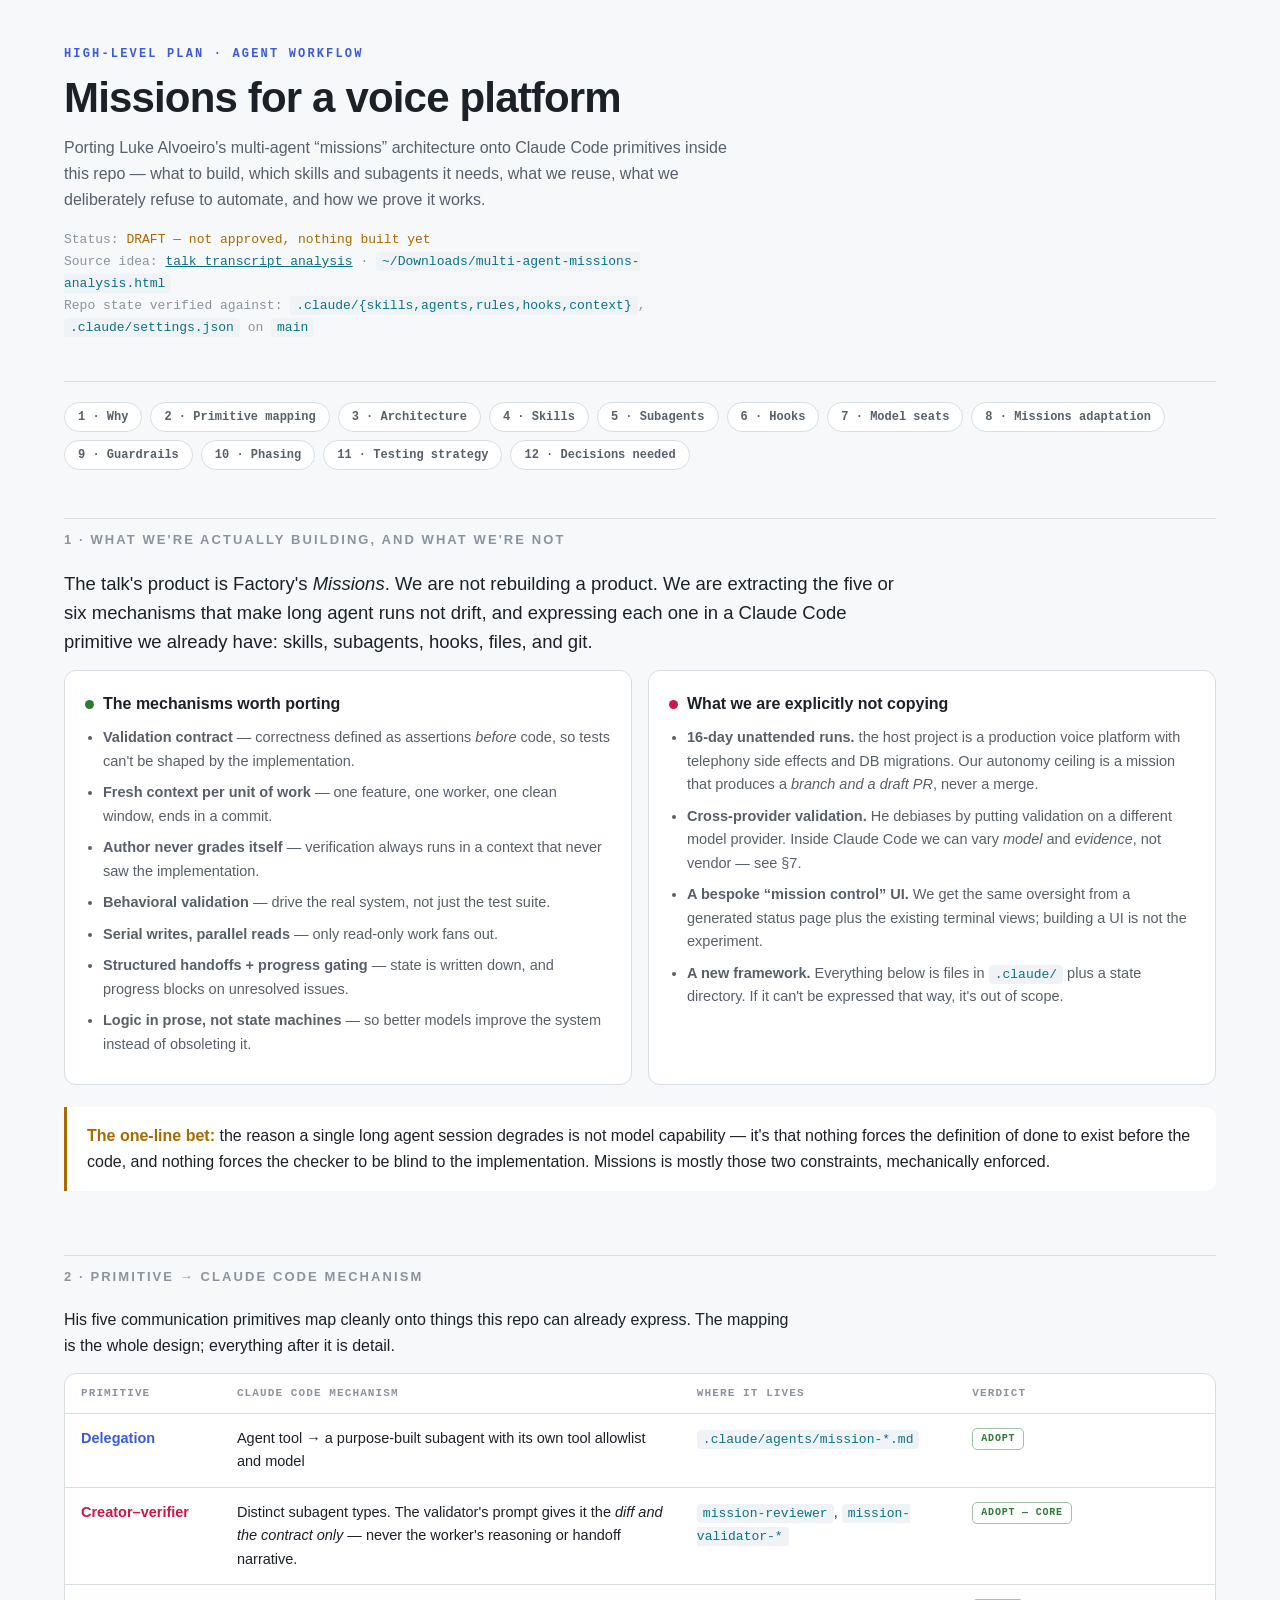
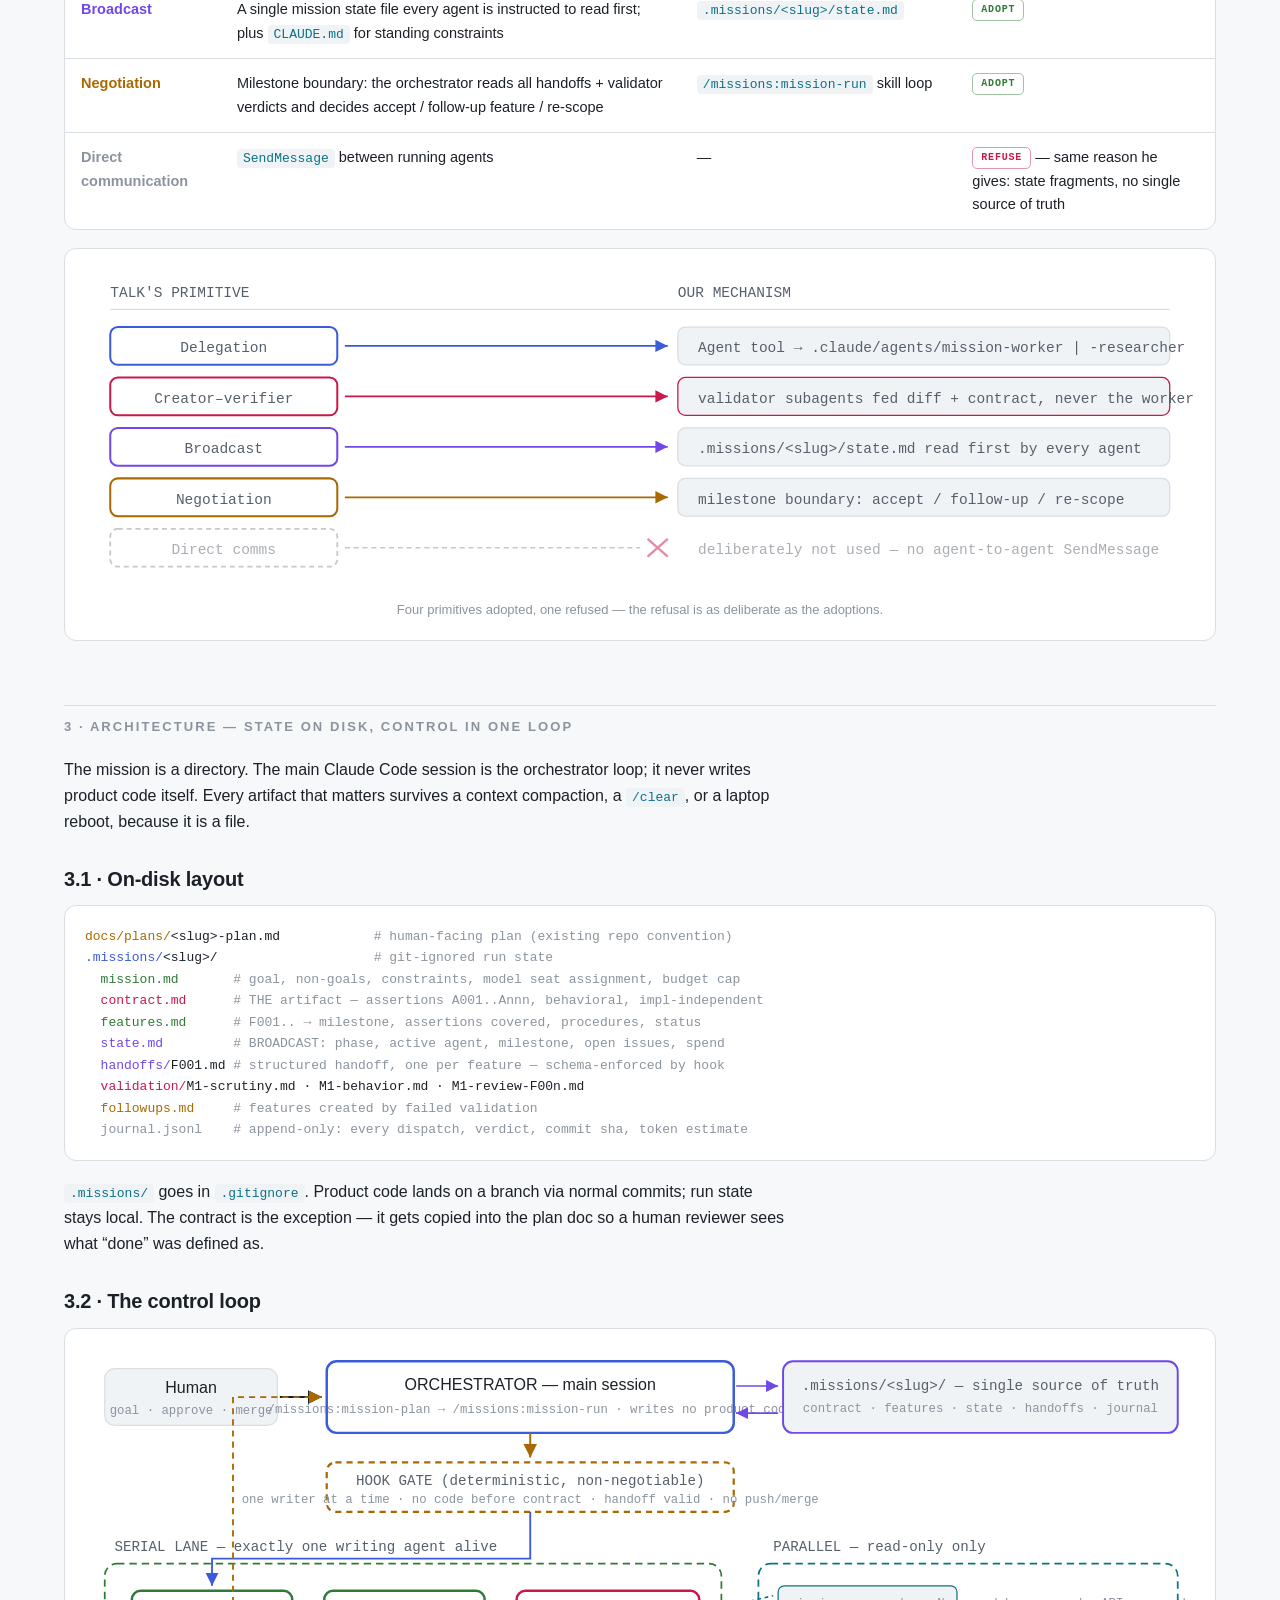
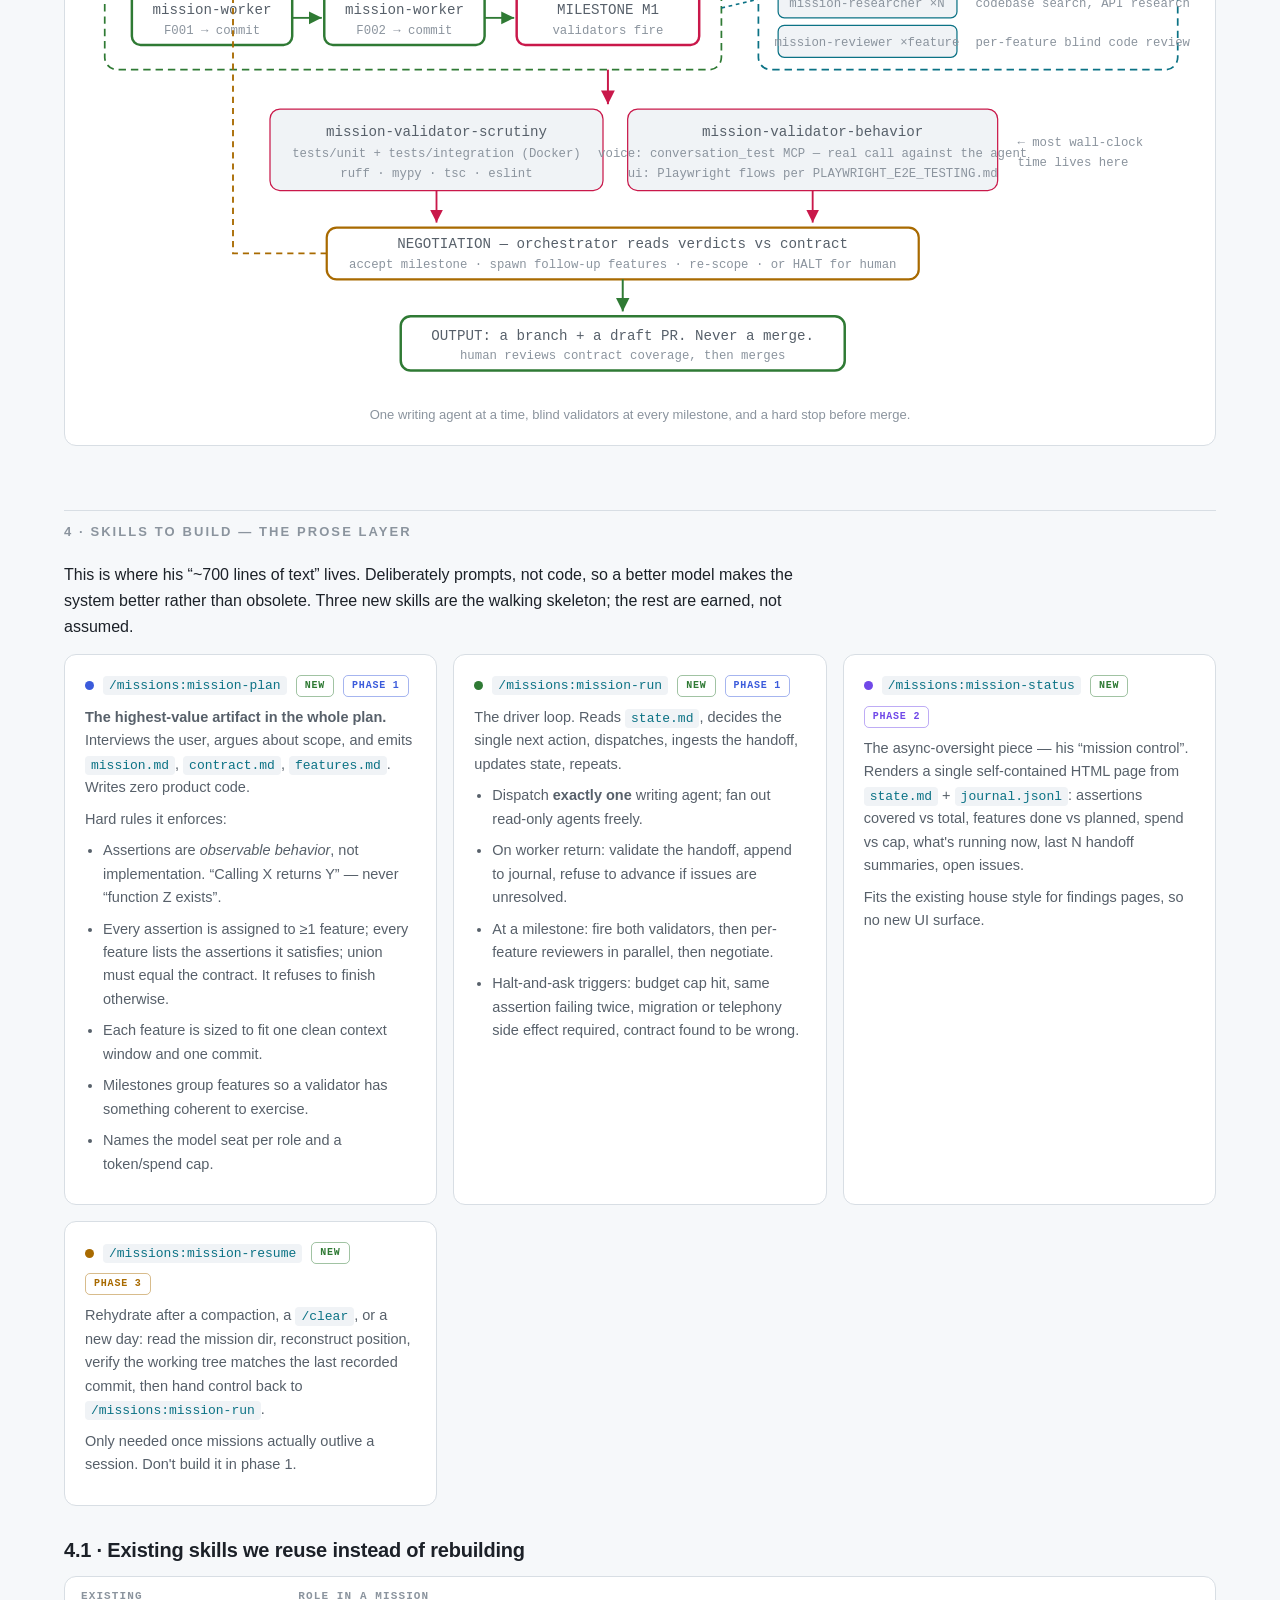
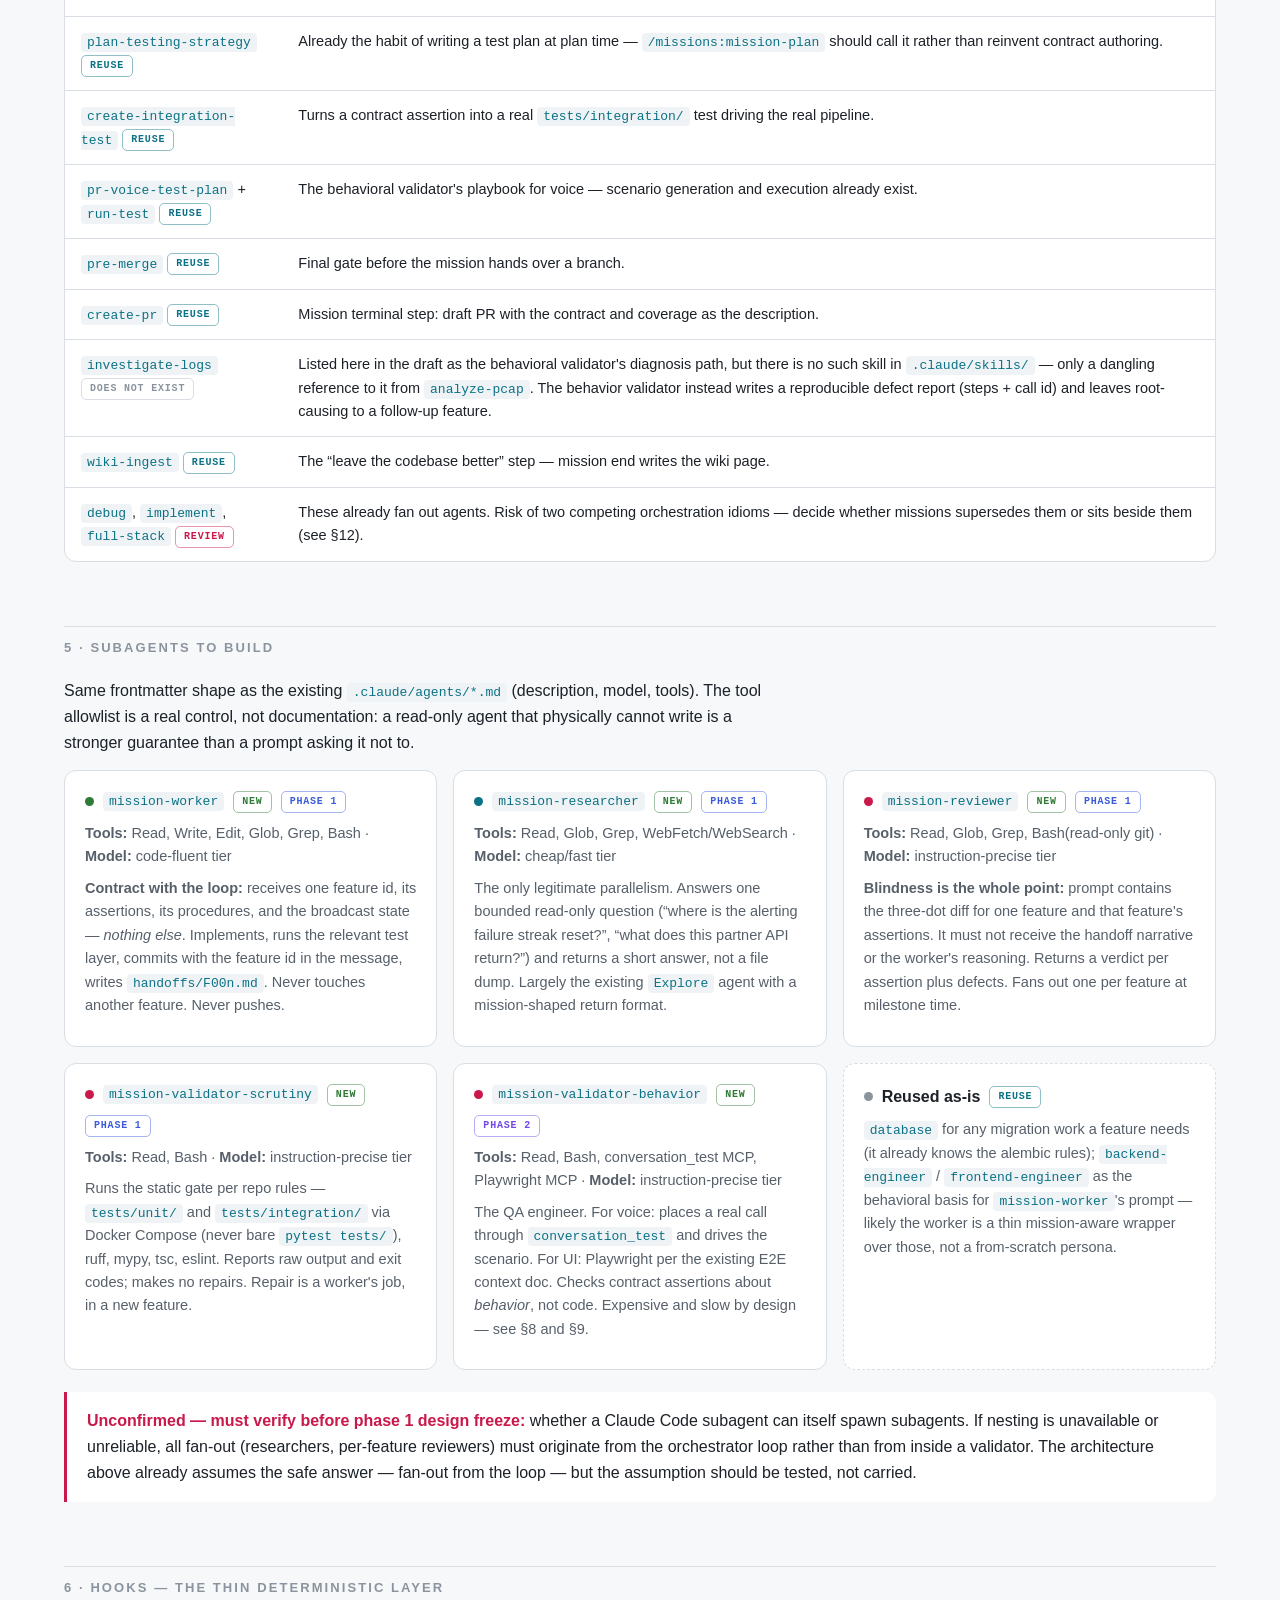
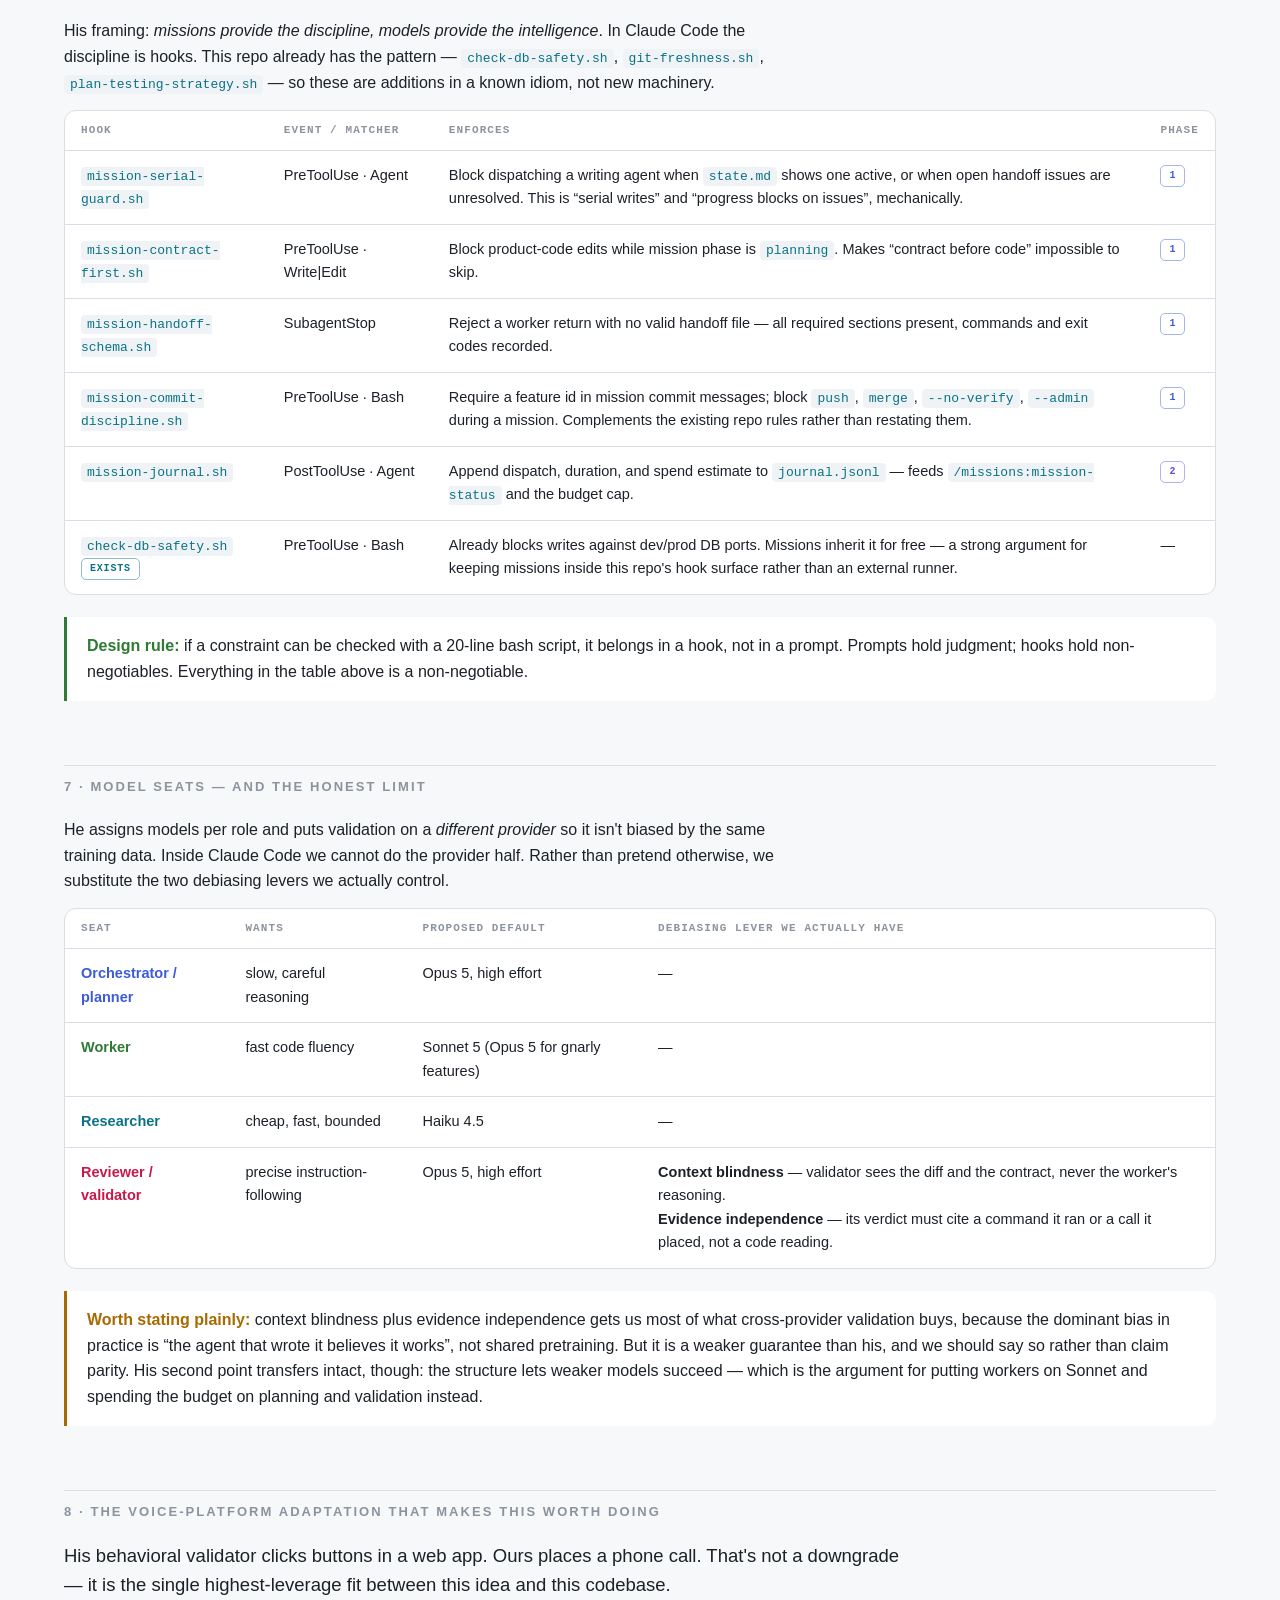
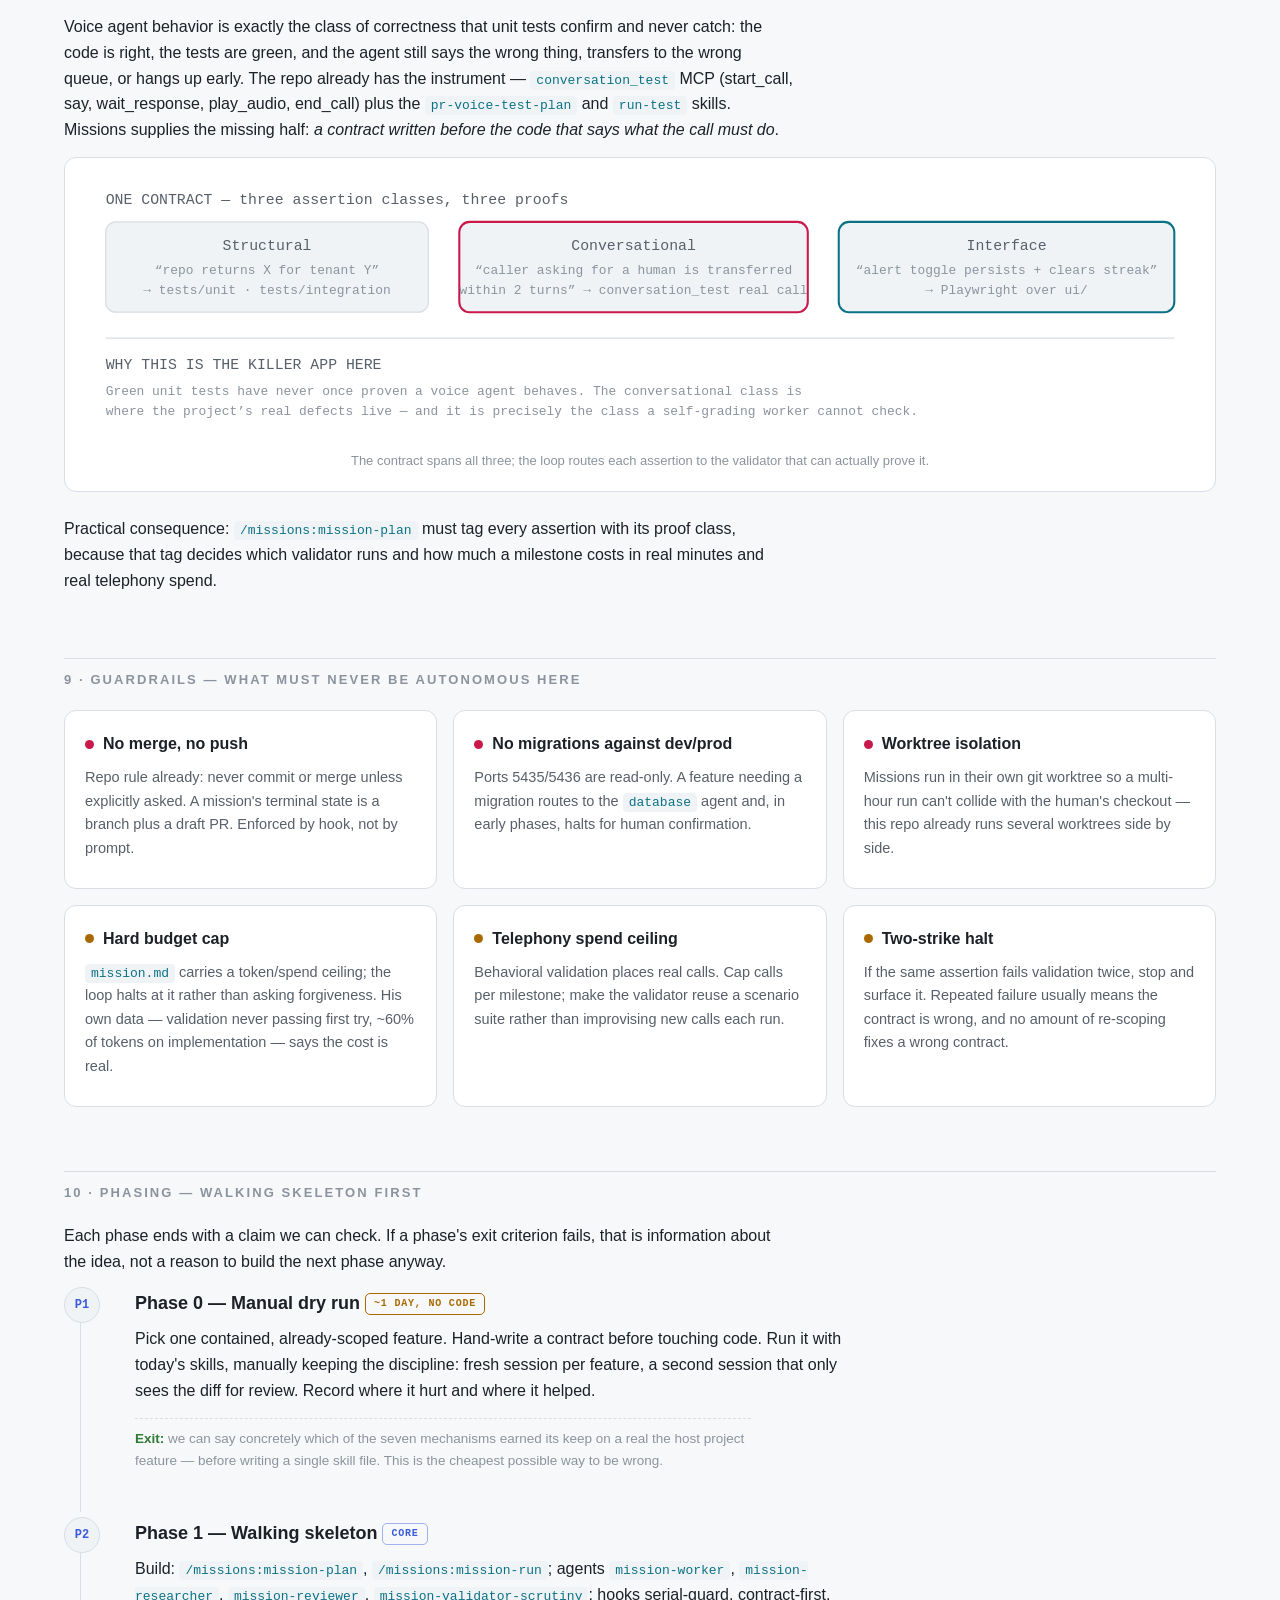
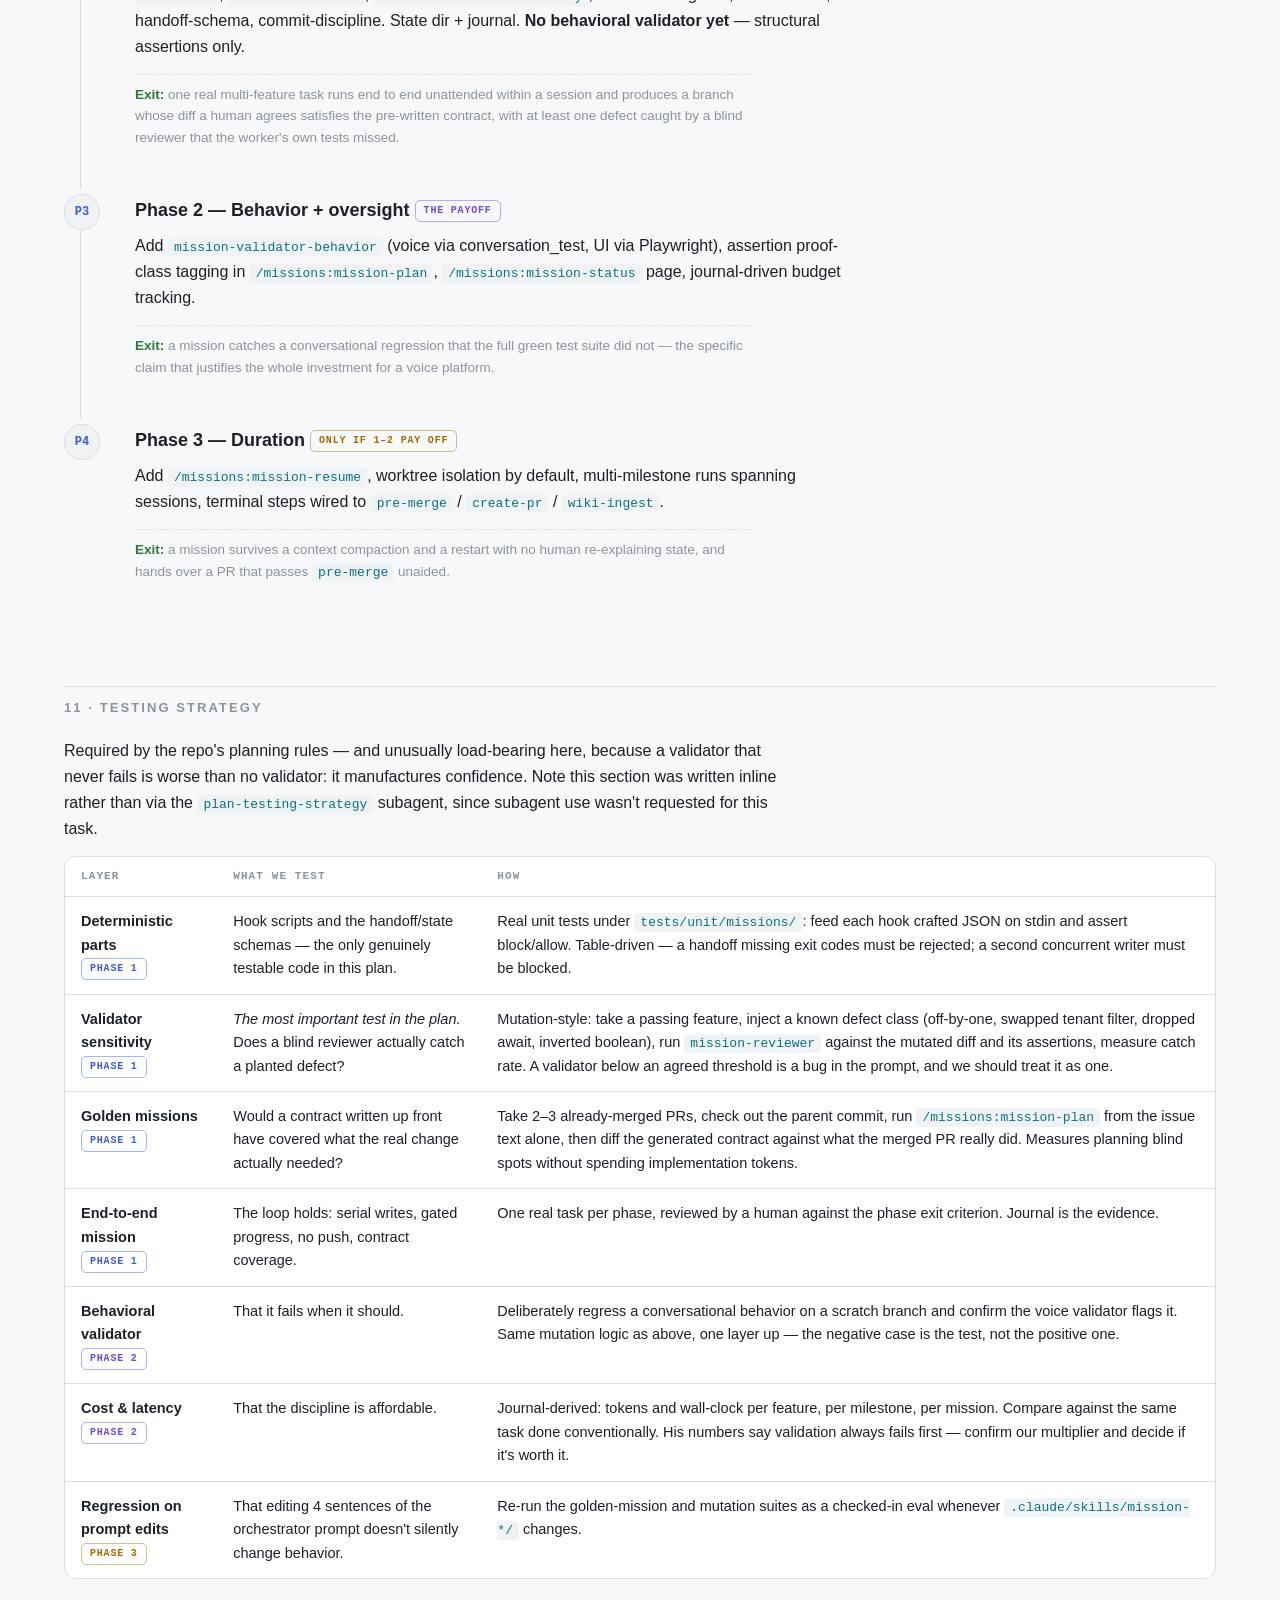
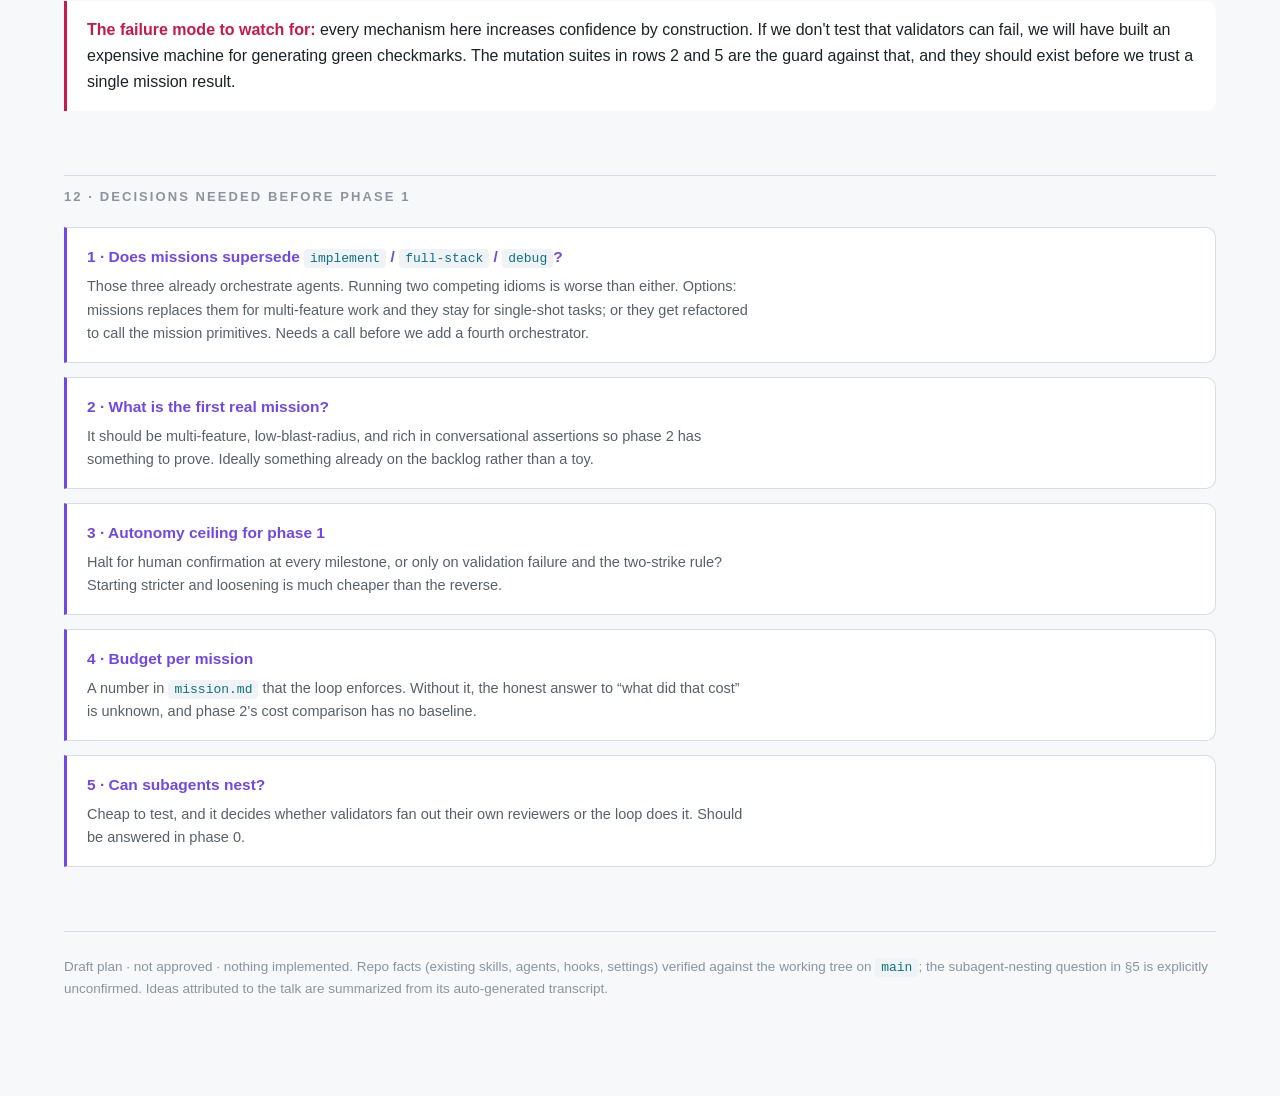
==== commit b232996b: "Add the missions plugin (v0.1.0): contract-first agent missions, migrated from ~/.claude Moves the m" ====
--- a/plugins/missions/docs/missions-agent-workflow-plan.html
+++ b/plugins/missions/docs/missions-agent-workflow-plan.html
@@ -3,7 +3,7 @@
 <head>
 <meta charset="utf-8">
 <meta name="viewport" content="width=device-width, initial-scale=1">
-<title>Missions for Bell AI — HL Plan</title>
+<title>Missions for a voice platform — HL Plan</title>
 <style>
   :root{
     --bg:#0d1117; --panel:#151b23; --panel2:#1c232d; --line:#2a3441;
@@ -110,7 +110,7 @@
 
 <header>
   <div class="kicker">High-level plan · agent workflow</div>
-  <h1>Missions for Bell AI</h1>
+  <h1>Missions for a voice platform</h1>
   <p class="sub">Porting Luke Alvoeiro's multi-agent “missions” architecture onto Claude Code primitives inside
   this repo — what to build, which skills and subagents it needs, what we reuse, what we deliberately refuse to
   automate, and how we prove it works.</p>
@@ -130,7 +130,7 @@
   <a href="#agents">5 · Subagents</a>
   <a href="#hooks">6 · Hooks</a>
   <a href="#models">7 · Model seats</a>
-  <a href="#bell">8 · Bell adaptation</a>
+  <a href="#voice">8 · Missions adaptation</a>
   <a href="#guard">9 · Guardrails</a>
   <a href="#phases">10 · Phasing</a>
   <a href="#testing">11 · Testing strategy</a>
@@ -161,7 +161,7 @@
     <div class="card">
       <h4><span class="dot" style="background:var(--a2)"></span>What we are explicitly not copying</h4>
       <ul>
-        <li><strong>16-day unattended runs.</strong> Bell is a production voice platform with telephony side effects
+        <li><strong>16-day unattended runs.</strong> the host project is a production voice platform with telephony side effects
         and DB migrations. Our autonomy ceiling is a mission that produces a <em>branch and a draft PR</em>, never a merge.</li>
         <li><strong>Cross-provider validation.</strong> He debiases by putting validation on a different model
         provider. Inside Claude Code we can vary <em>model</em> and <em>evidence</em>, not vendor — see §7.</li>
@@ -364,7 +364,7 @@
     <text x="285" y="347" text-anchor="middle" class="svgxs">ruff · mypy · tsc · eslint</text>
     <rect x="440" y="292" width="300" height="66" rx="8" fill="var(--panel2)" stroke="var(--a2)"/>
     <text x="590" y="314" text-anchor="middle" class="svgsm" fill="var(--a2)" font-weight="700">mission-validator-behavior</text>
-    <text x="590" y="331" text-anchor="middle" class="svgxs">voice: bell_test MCP — real call against the agent</text>
+    <text x="590" y="331" text-anchor="middle" class="svgxs">voice: conversation_test MCP — real call against the agent</text>
     <text x="590" y="347" text-anchor="middle" class="svgxs">ui: Playwright flows per PLAYWRIGHT_E2E_TESTING.md</text>
     <text x="756" y="322" class="svgxs" fill="var(--a4)">← most wall-clock</text>
     <text x="756" y="338" class="svgxs" fill="var(--a4)">time lives here</text>
@@ -499,8 +499,8 @@
     </div>
     <div class="card">
       <h4><span class="dot" style="background:var(--a2)"></span><code>mission-validator-behavior</code> <span class="pill new">new</span><span class="pill p2">phase 2</span></h4>
-      <p><strong>Tools:</strong> Read, Bash, bell_test MCP, Playwright MCP · <strong>Model:</strong> instruction-precise tier</p>
-      <p>The QA engineer. For voice: places a real call through <span class="mono">bell_test</span> and drives the scenario.
+      <p><strong>Tools:</strong> Read, Bash, conversation_test MCP, Playwright MCP · <strong>Model:</strong> instruction-precise tier</p>
+      <p>The QA engineer. For voice: places a real call through <span class="mono">conversation_test</span> and drives the scenario.
       For UI: Playwright per the existing E2E context doc. Checks contract assertions about <em>behavior</em>, not code.
       Expensive and slow by design — see §8 and §9.</p>
     </div>
@@ -585,14 +585,14 @@
 </section>
 
 <!-- ============ 8 ============ -->
-<section id="bell">
-  <h2>8 · The Bell-specific adaptation that makes this worth doing</h2>
+<section id="voice">
+  <h2>8 · The voice-platform adaptation that makes this worth doing</h2>
   <p class="lead">His behavioral validator clicks buttons in a web app. Ours places a phone call. That's not a
   downgrade — it is the single highest-leverage fit between this idea and this codebase.</p>
 
   <p>Voice agent behavior is exactly the class of correctness that unit tests confirm and never catch: the code is
   right, the tests are green, and the agent still says the wrong thing, transfers to the wrong queue, or hangs up
-  early. The repo already has the instrument — <span class="mono">bell_test</span> MCP (start_call, say, wait_response,
+  early. The repo already has the instrument — <span class="mono">conversation_test</span> MCP (start_call, say, wait_response,
   play_audio, end_call) plus the <code>pr-voice-test-plan</code> and <code>run-test</code> skills. Missions supplies the
   missing half: <em>a contract written before the code that says what the call must do</em>.</p>
 
@@ -607,7 +607,7 @@
     <rect x="290" y="34" width="270" height="70" rx="8" fill="var(--panel2)" stroke="var(--a2)" stroke-width="1.6"/>
     <text x="425" y="56" text-anchor="middle" class="svgsm" fill="var(--a2)" font-weight="700">Conversational</text>
     <text x="425" y="74" text-anchor="middle" class="svgxs">“caller asking for a human is transferred</text>
-    <text x="425" y="90" text-anchor="middle" class="svgxs">within 2 turns” → bell_test real call</text>
+    <text x="425" y="90" text-anchor="middle" class="svgxs">within 2 turns” → conversation_test real call</text>
 
     <rect x="584" y="34" width="260" height="70" rx="8" fill="var(--panel2)" stroke="var(--a6)" stroke-width="1.6"/>
     <text x="714" y="56" text-anchor="middle" class="svgsm" fill="var(--a6)" font-weight="700">Interface</text>
@@ -617,7 +617,7 @@
     <line x1="16" y1="124" x2="844" y2="124" stroke="var(--line)"/>
     <text x="16" y="148" class="svgsm" fill="var(--a3)" font-weight="700">WHY THIS IS THE KILLER APP HERE</text>
     <text x="16" y="168" class="svgxs">Green unit tests have never once proven a voice agent behaves. The conversational class is</text>
-    <text x="16" y="184" class="svgxs">where Bell's real defects live — and it is precisely the class a self-grading worker cannot check.</text>
+    <text x="16" y="184" class="svgxs">where the project’s real defects live — and it is precisely the class a self-grading worker cannot check.</text>
   </svg>
   <figcaption>The contract spans all three; the loop routes each assertion to the validator that can actually prove it.</figcaption>
   </figure>
@@ -665,7 +665,7 @@
       skills, manually keeping the discipline: fresh session per feature, a second session that only sees the diff
       for review. Record where it hurt and where it helped.</p>
       <p class="exit"><b>Exit:</b> we can say concretely which of the seven mechanisms earned its keep on a real
-      Bell feature — before writing a single skill file. This is the cheapest possible way to be wrong.</p>
+      the host project feature — before writing a single skill file. This is the cheapest possible way to be wrong.</p>
     </li>
     <li>
       <h4>Phase 1 — Walking skeleton <span class="pill p1">core</span></h4>
@@ -679,7 +679,7 @@
     </li>
     <li>
       <h4>Phase 2 — Behavior + oversight <span class="pill p2">the payoff</span></h4>
-      <p>Add <code>mission-validator-behavior</code> (voice via bell_test, UI via Playwright), assertion proof-class
+      <p>Add <code>mission-validator-behavior</code> (voice via conversation_test, UI via Playwright), assertion proof-class
       tagging in <code>/missions:mission-plan</code>, <code>/missions:mission-status</code> page, journal-driven budget tracking.</p>
       <p class="exit"><b>Exit:</b> a mission catches a conversational regression that the full green test suite did
       not — the specific claim that justifies the whole investment for a voice platform.</p>
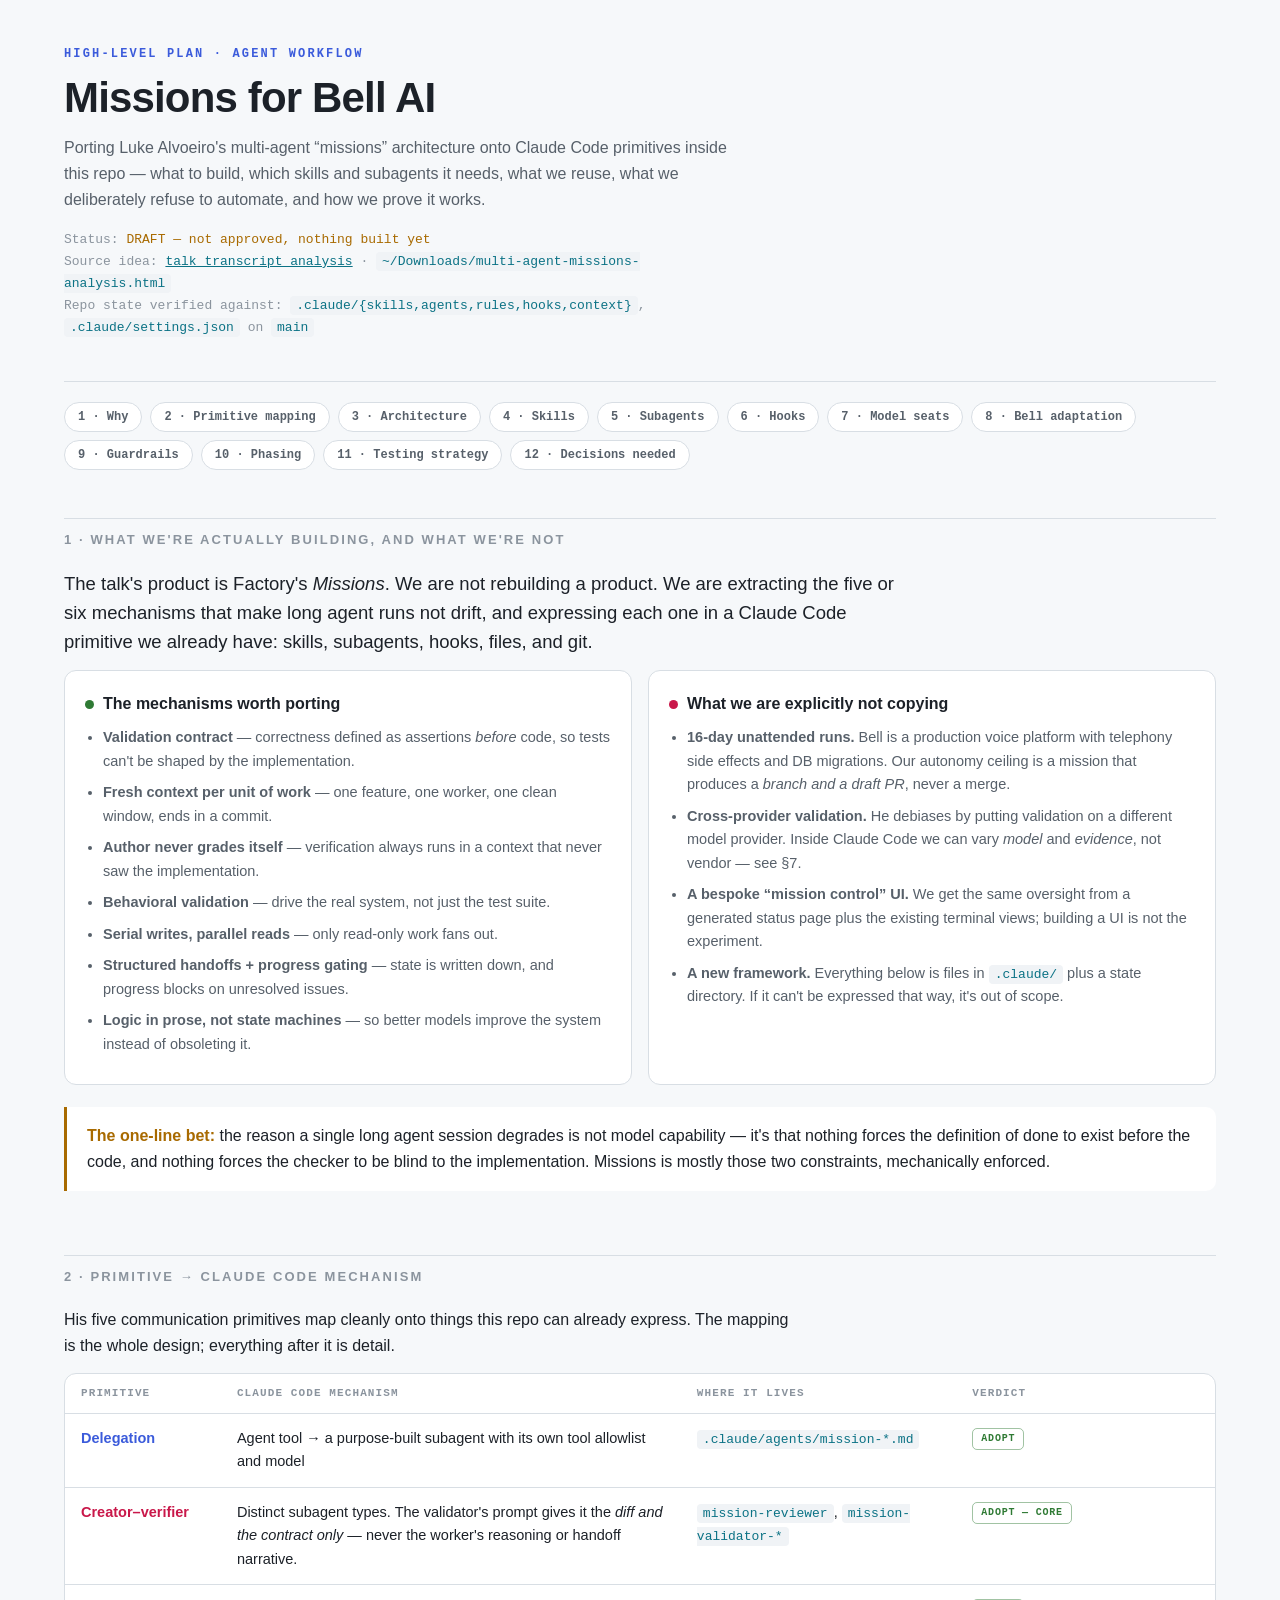
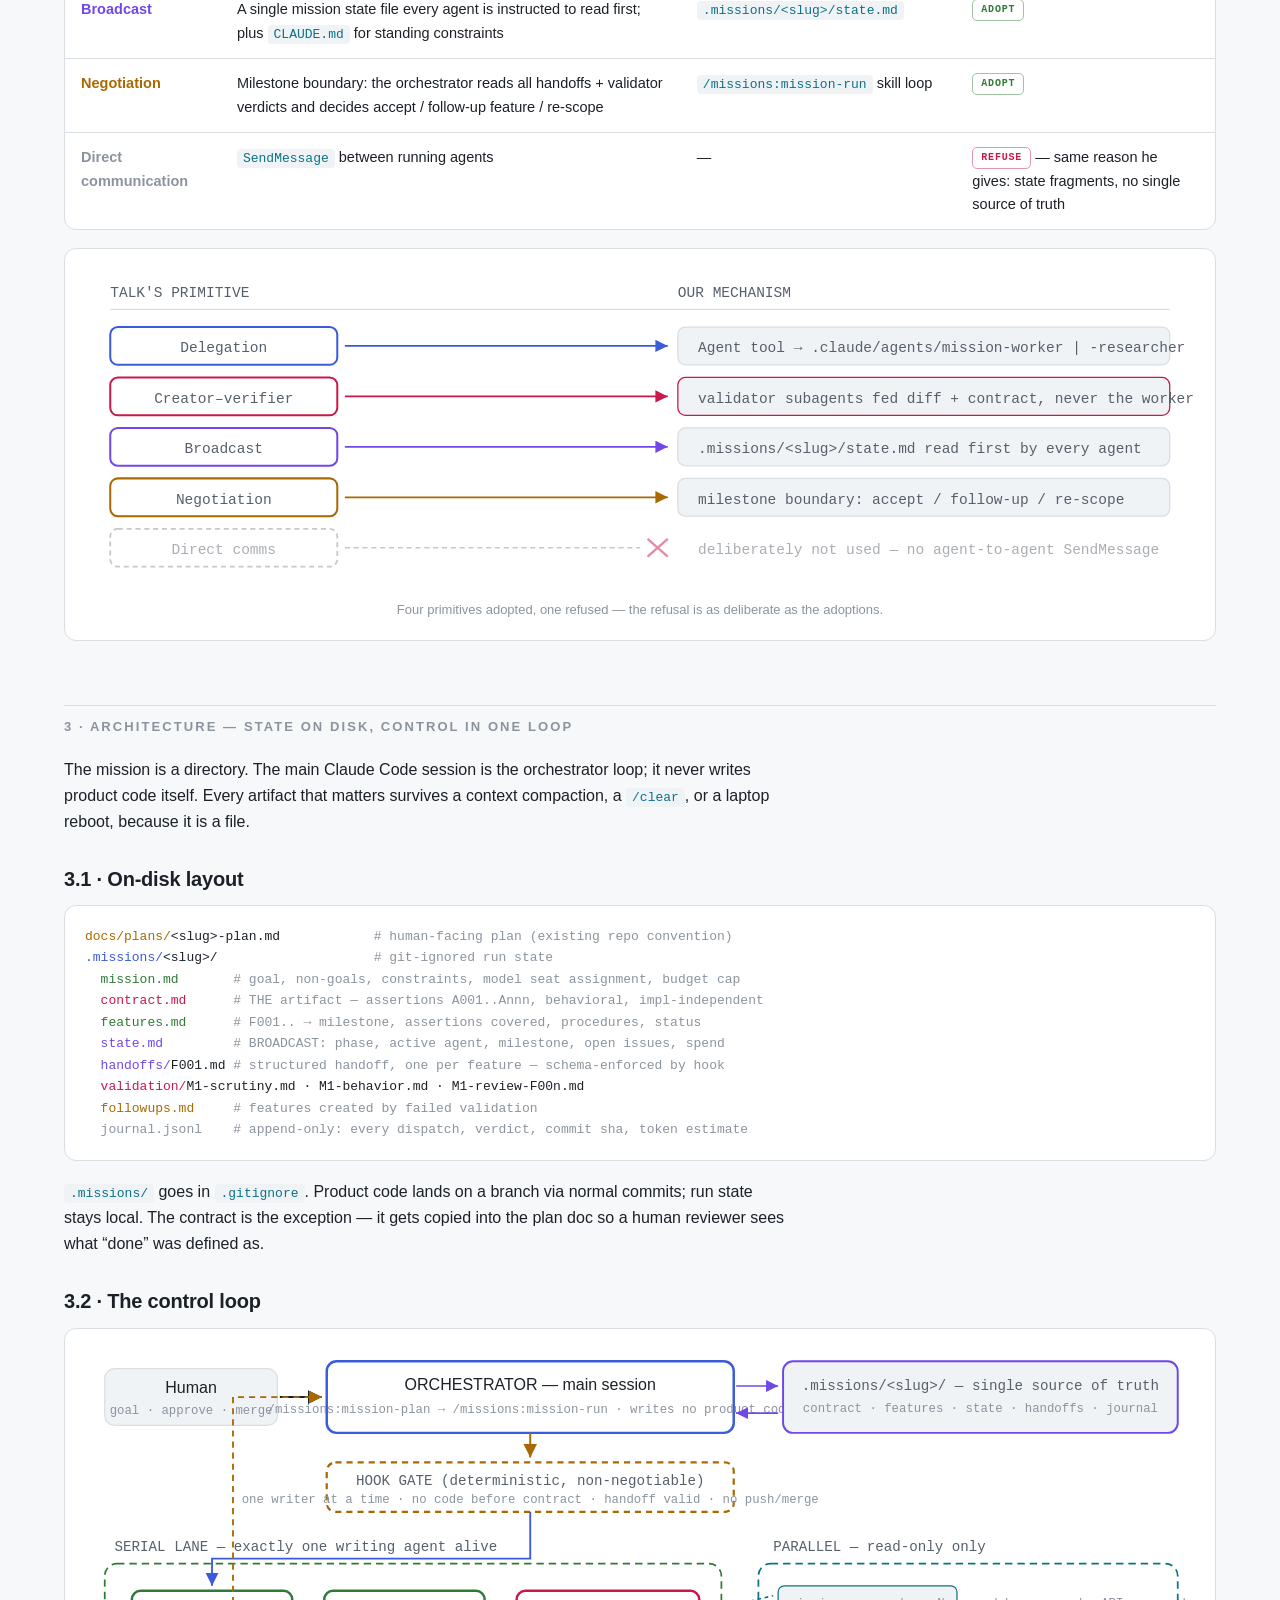
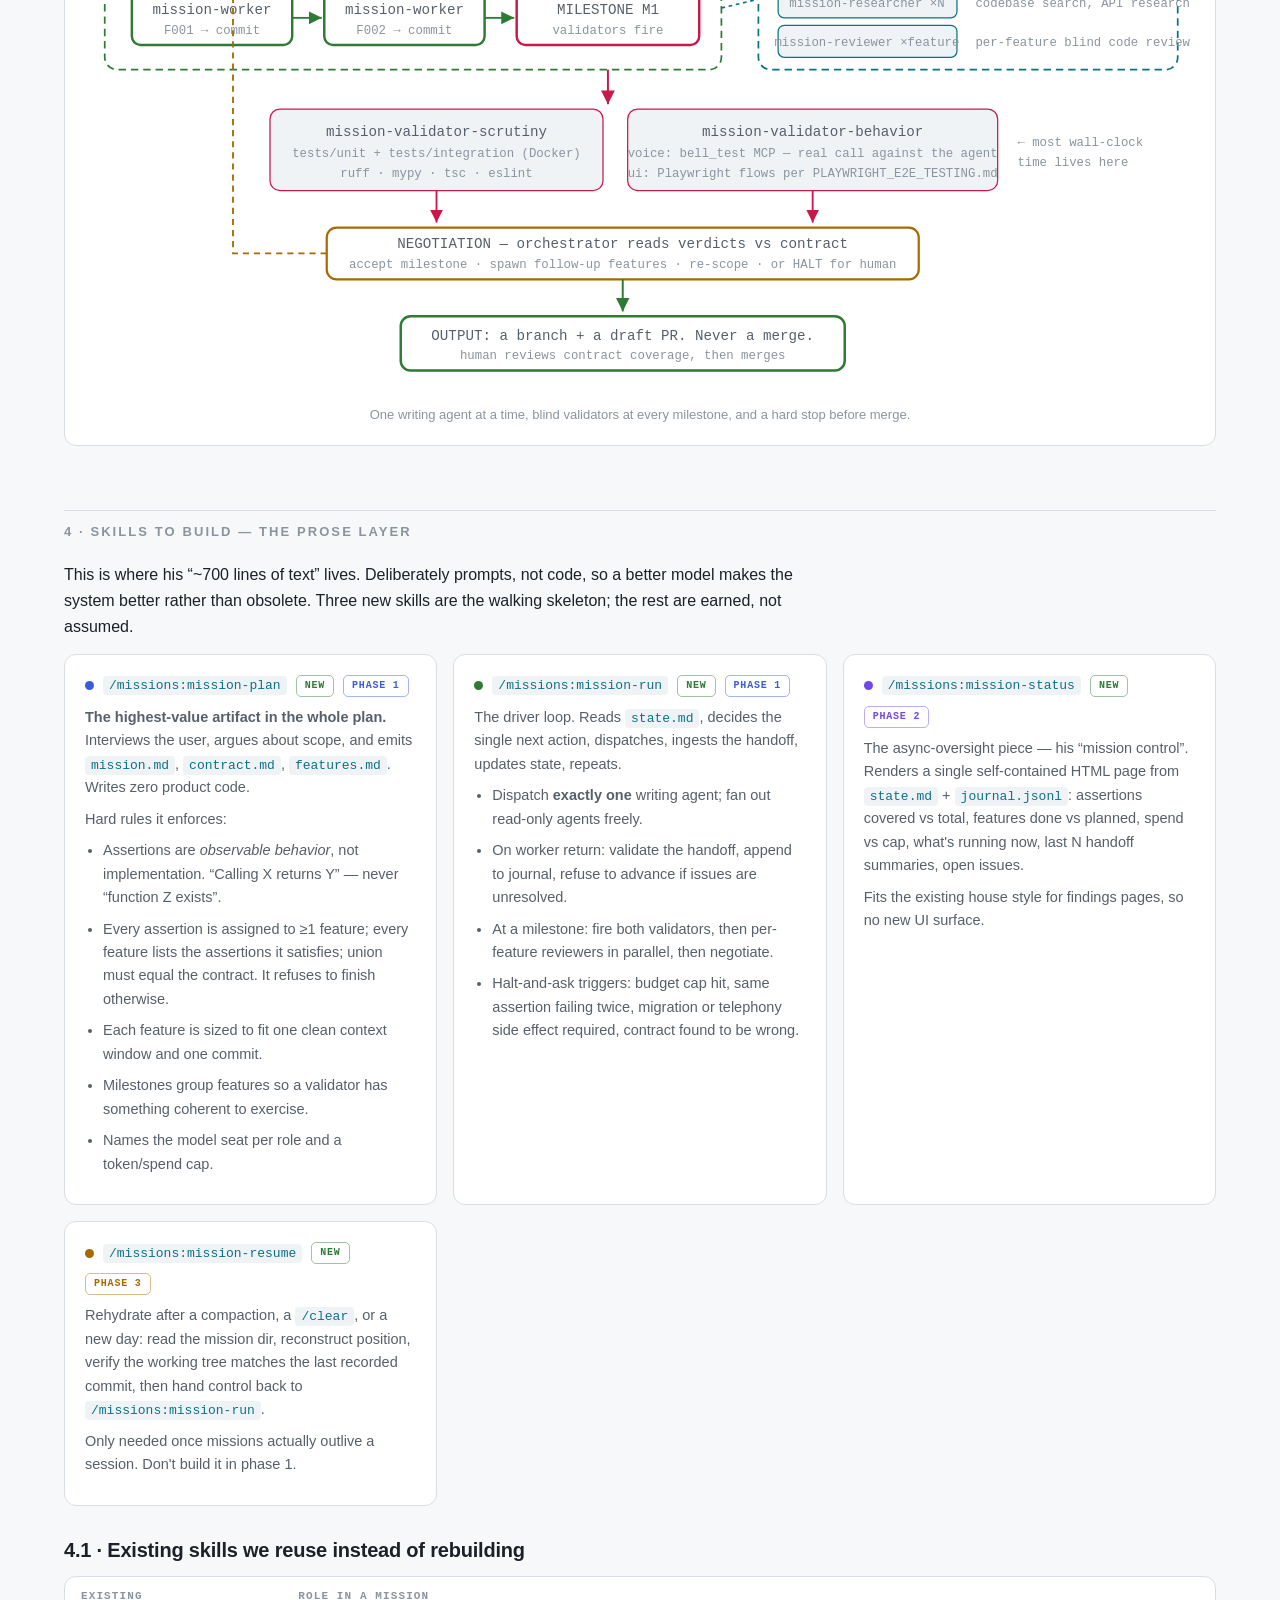
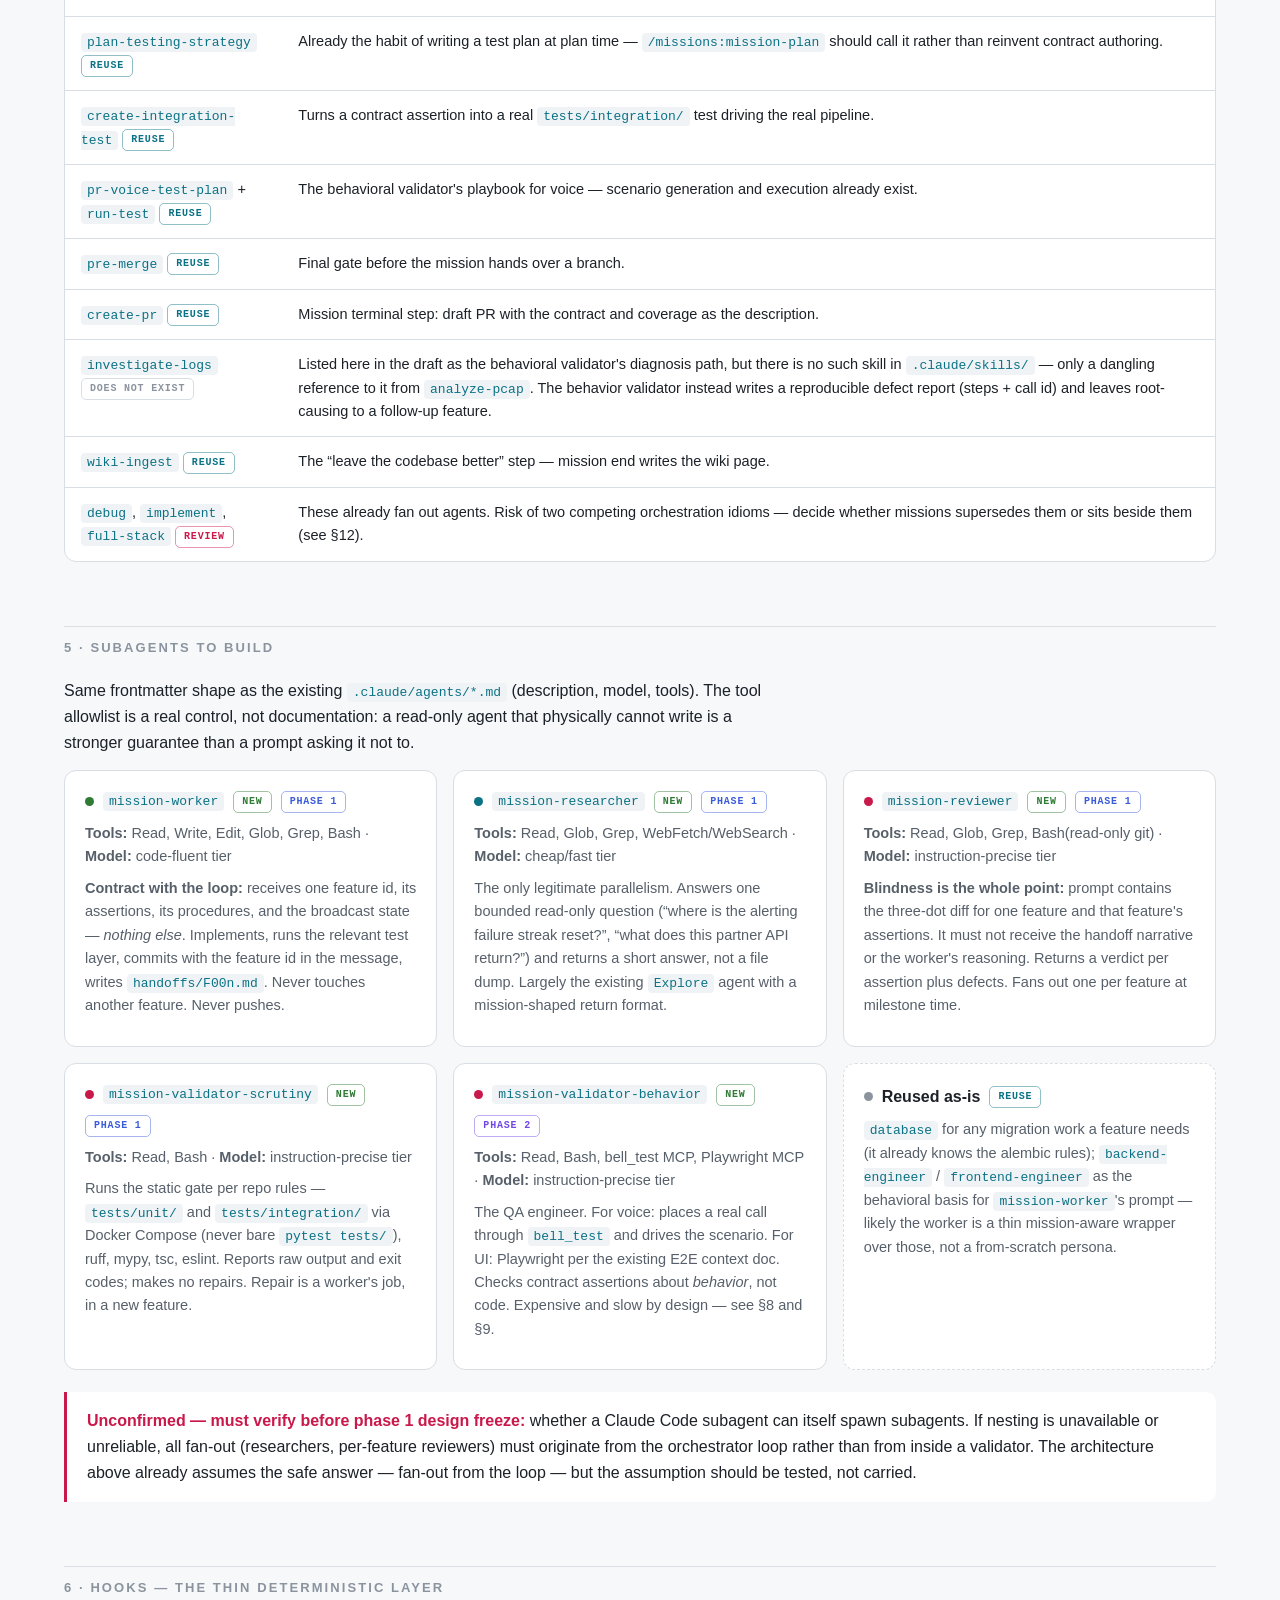
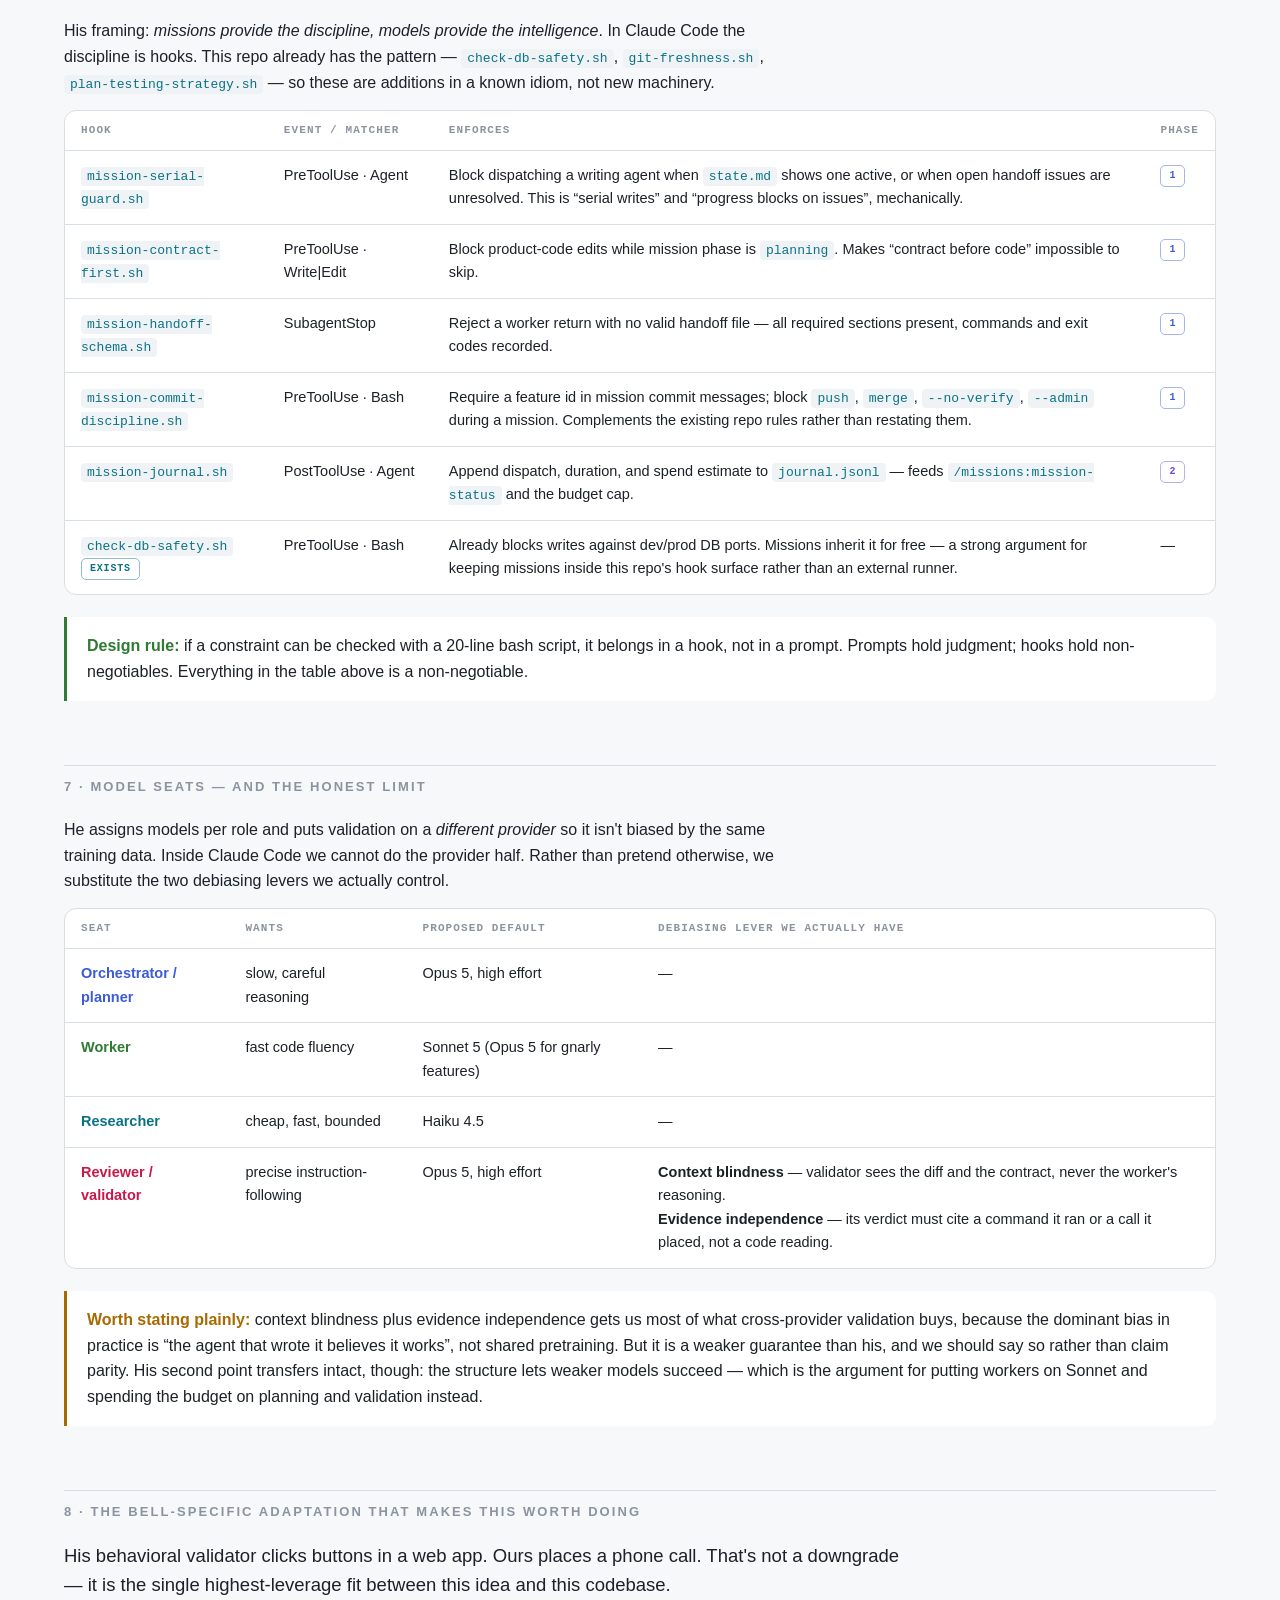
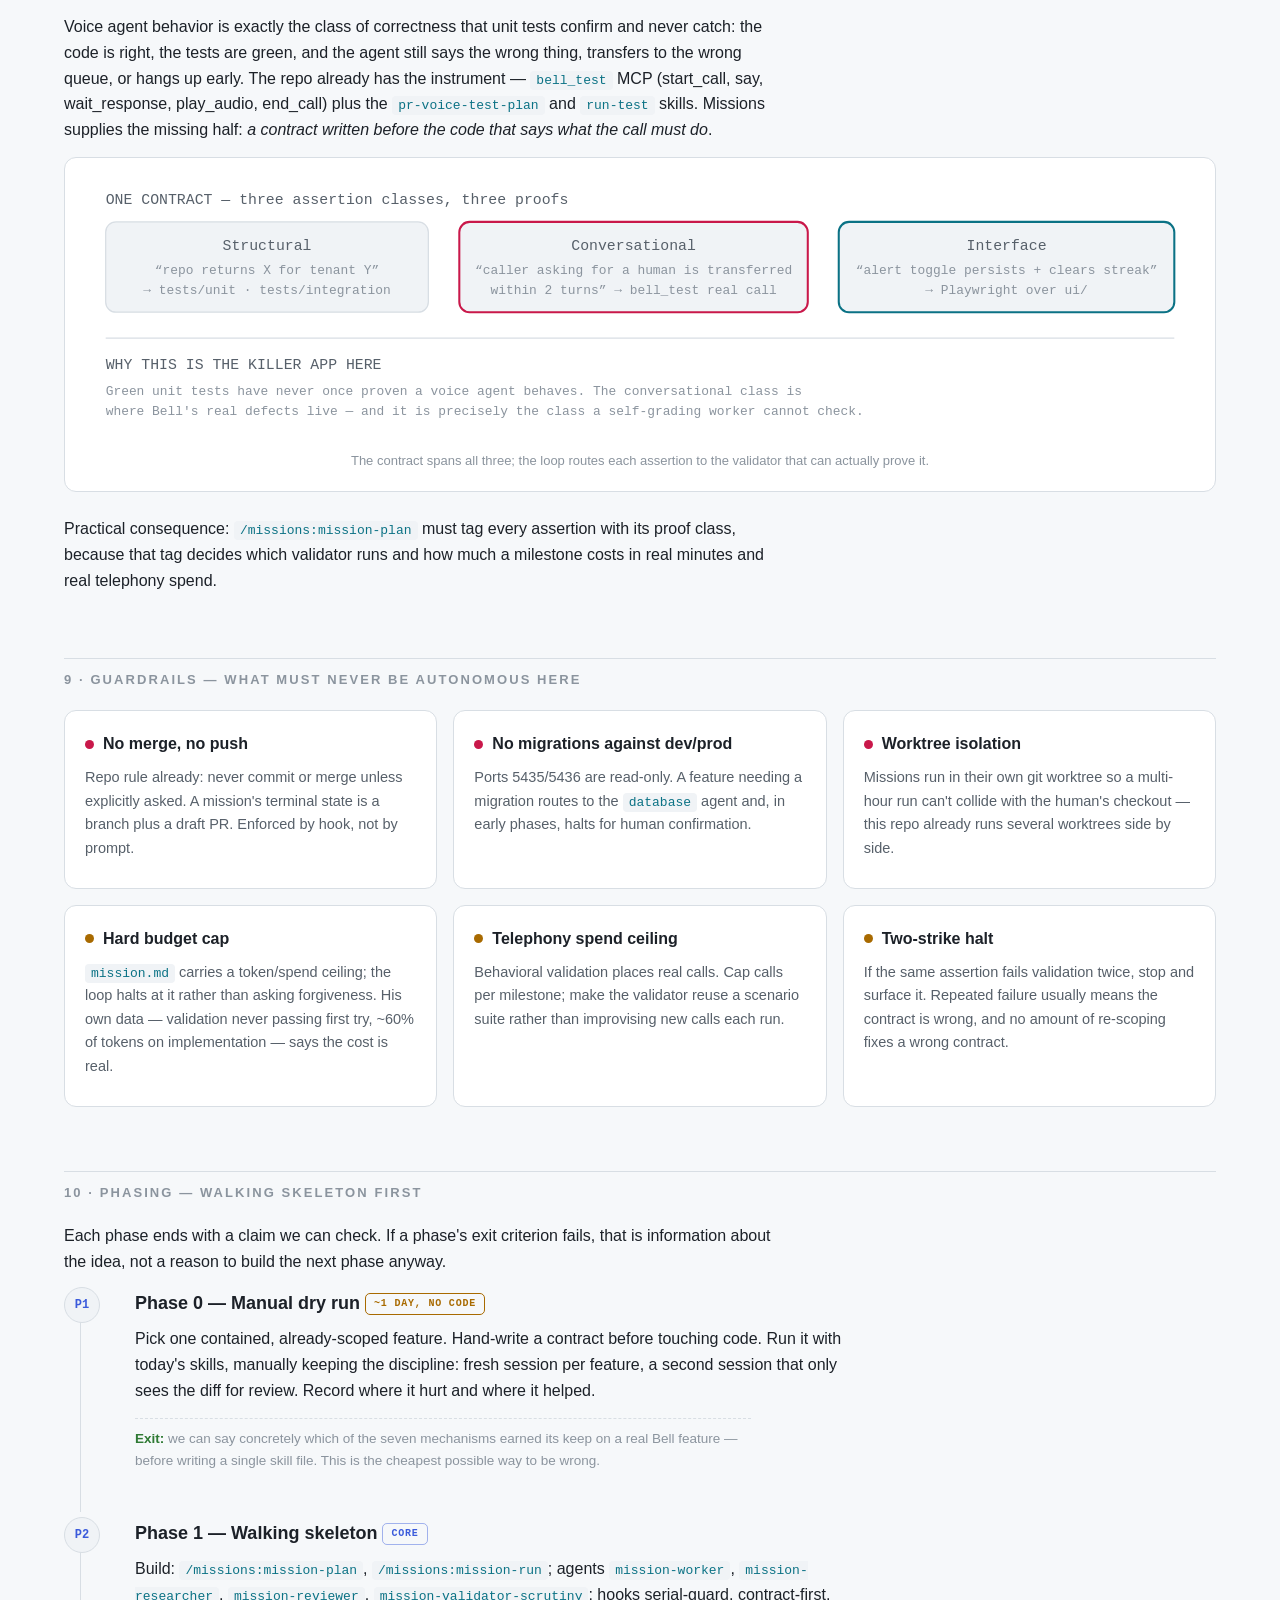
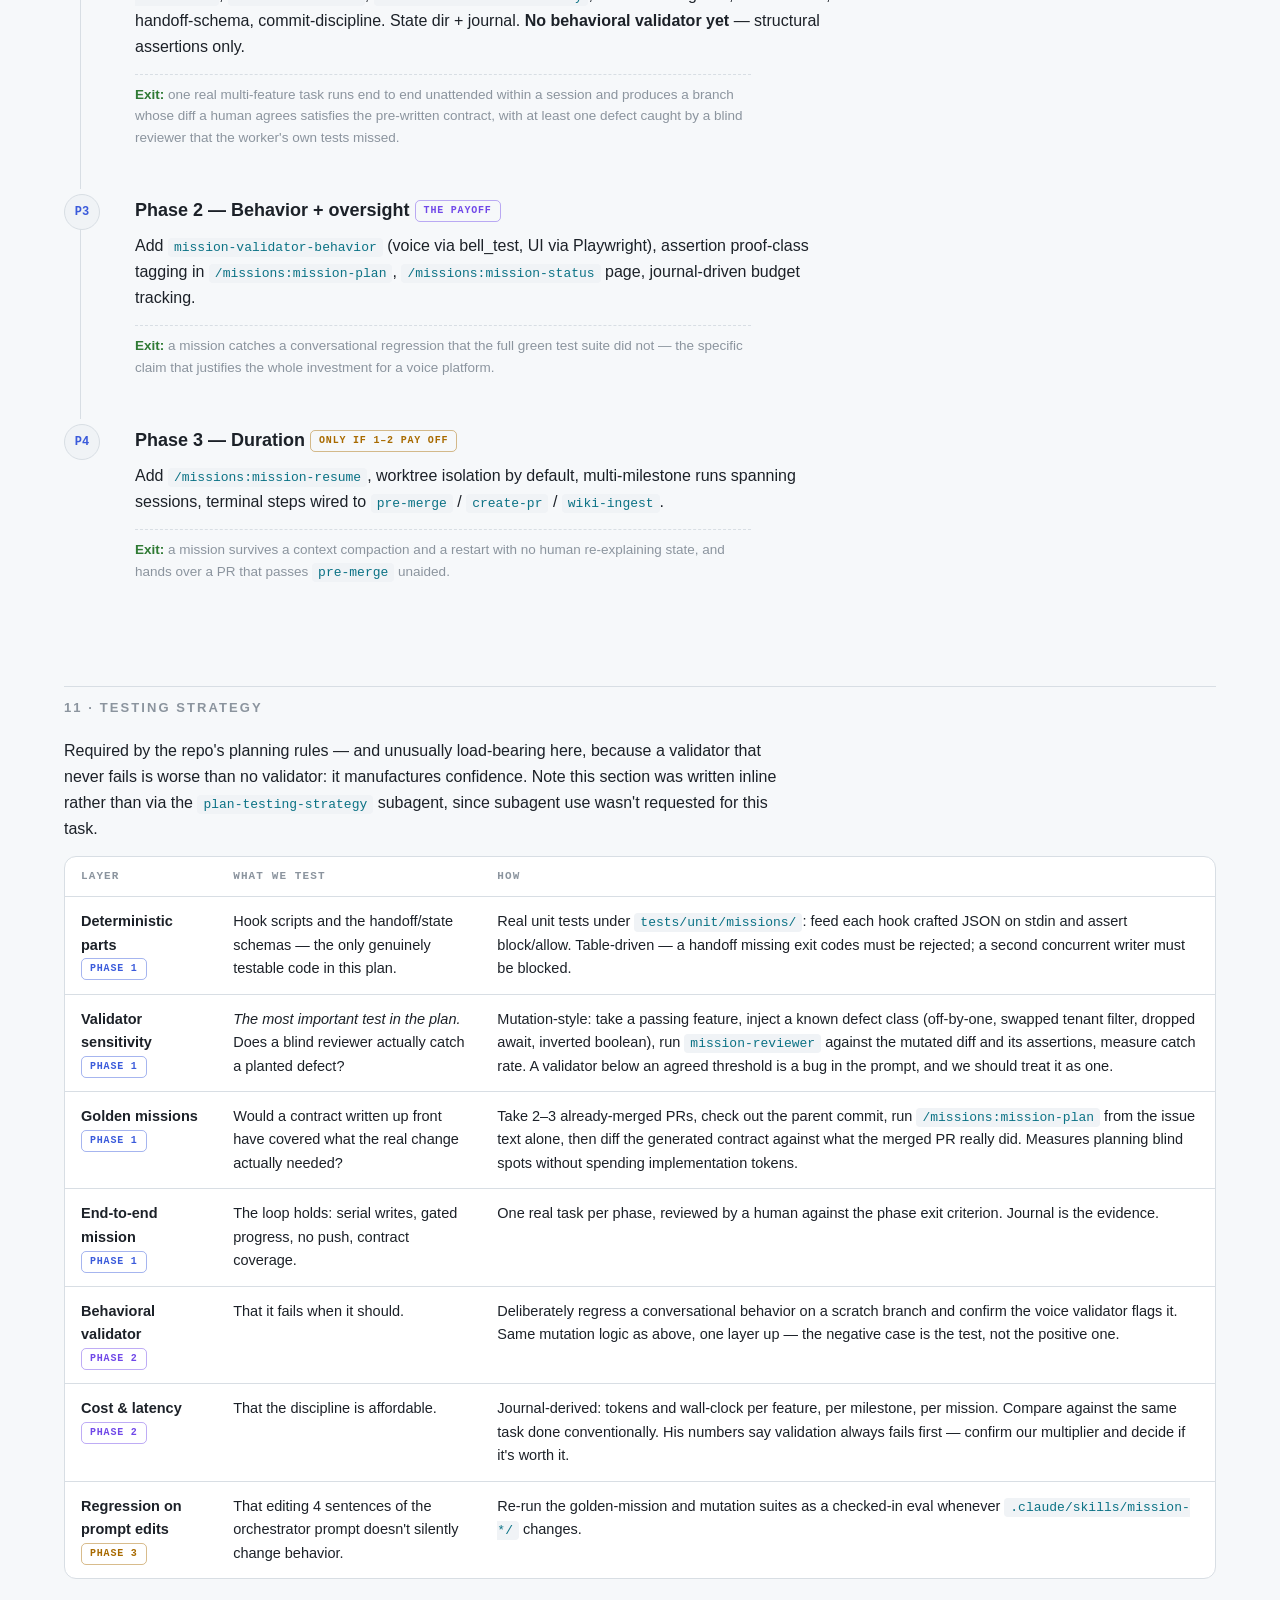
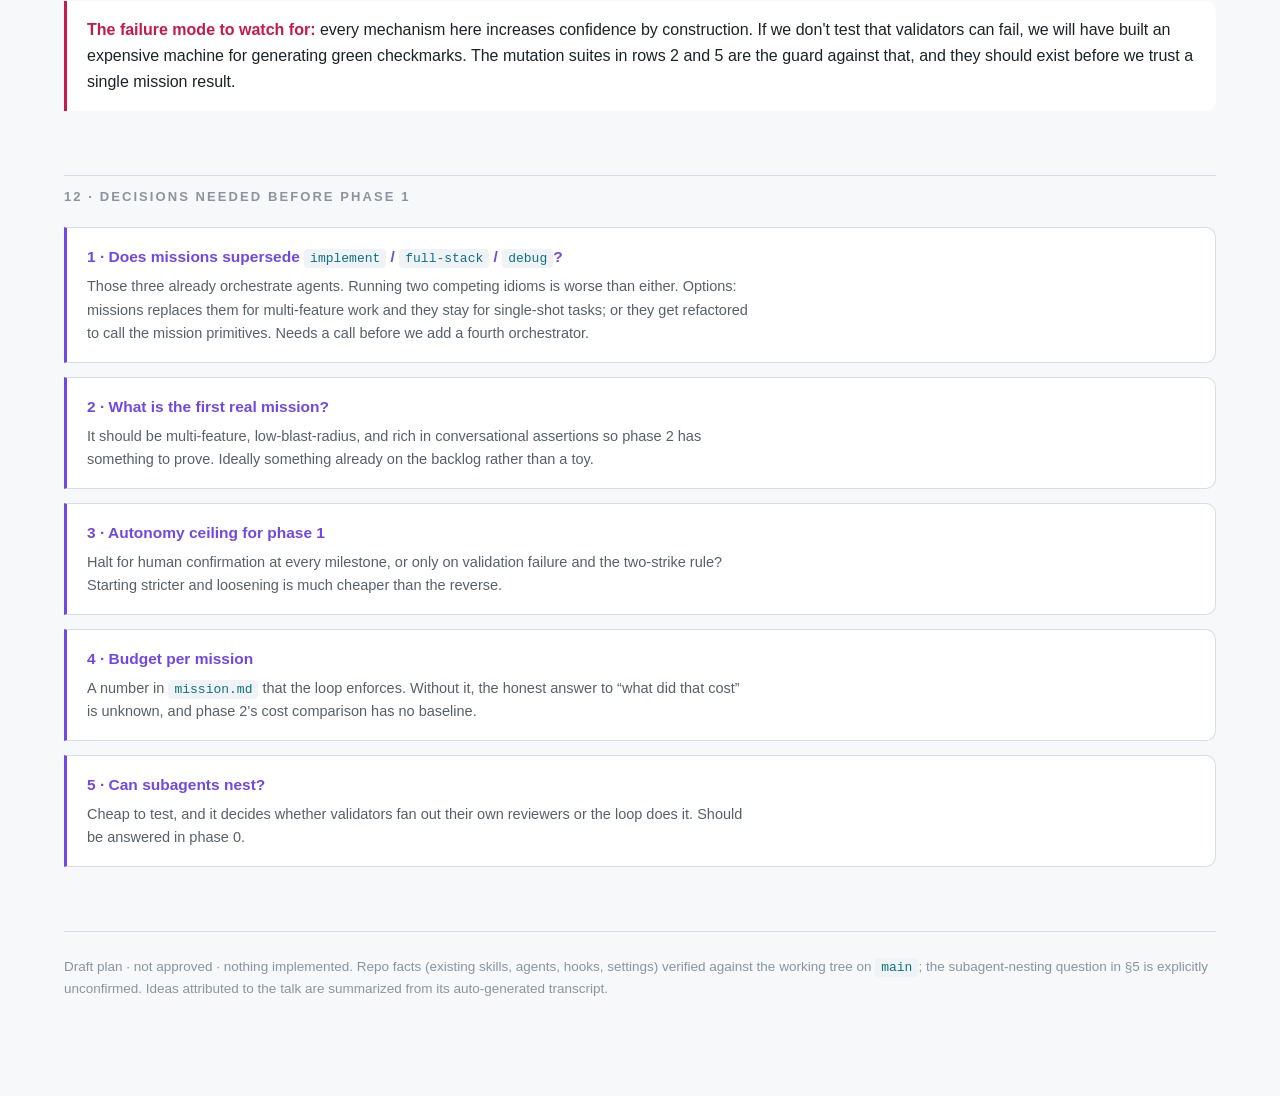
==== commit f1403004: "Merge pull request #3 from dimakrest/missions-plugin Add the missions plugin (v0.1.0): contract-firs" ====
--- a/plugins/missions/docs/missions-agent-workflow-plan.html
+++ b/plugins/missions/docs/missions-agent-workflow-plan.html
@@ -3,7 +3,7 @@
 <head>
 <meta charset="utf-8">
 <meta name="viewport" content="width=device-width, initial-scale=1">
-<title>Missions for a voice platform — HL Plan</title>
+<title>Missions for Bell AI — HL Plan</title>
 <style>
   :root{
     --bg:#0d1117; --panel:#151b23; --panel2:#1c232d; --line:#2a3441;
@@ -110,7 +110,7 @@
 
 <header>
   <div class="kicker">High-level plan · agent workflow</div>
-  <h1>Missions for a voice platform</h1>
+  <h1>Missions for Bell AI</h1>
   <p class="sub">Porting Luke Alvoeiro's multi-agent “missions” architecture onto Claude Code primitives inside
   this repo — what to build, which skills and subagents it needs, what we reuse, what we deliberately refuse to
   automate, and how we prove it works.</p>
@@ -130,7 +130,7 @@
   <a href="#agents">5 · Subagents</a>
   <a href="#hooks">6 · Hooks</a>
   <a href="#models">7 · Model seats</a>
-  <a href="#voice">8 · Missions adaptation</a>
+  <a href="#bell">8 · Bell adaptation</a>
   <a href="#guard">9 · Guardrails</a>
   <a href="#phases">10 · Phasing</a>
   <a href="#testing">11 · Testing strategy</a>
@@ -161,7 +161,7 @@
     <div class="card">
       <h4><span class="dot" style="background:var(--a2)"></span>What we are explicitly not copying</h4>
       <ul>
-        <li><strong>16-day unattended runs.</strong> the host project is a production voice platform with telephony side effects
+        <li><strong>16-day unattended runs.</strong> Bell is a production voice platform with telephony side effects
         and DB migrations. Our autonomy ceiling is a mission that produces a <em>branch and a draft PR</em>, never a merge.</li>
         <li><strong>Cross-provider validation.</strong> He debiases by putting validation on a different model
         provider. Inside Claude Code we can vary <em>model</em> and <em>evidence</em>, not vendor — see §7.</li>
@@ -364,7 +364,7 @@
     <text x="285" y="347" text-anchor="middle" class="svgxs">ruff · mypy · tsc · eslint</text>
     <rect x="440" y="292" width="300" height="66" rx="8" fill="var(--panel2)" stroke="var(--a2)"/>
     <text x="590" y="314" text-anchor="middle" class="svgsm" fill="var(--a2)" font-weight="700">mission-validator-behavior</text>
-    <text x="590" y="331" text-anchor="middle" class="svgxs">voice: conversation_test MCP — real call against the agent</text>
+    <text x="590" y="331" text-anchor="middle" class="svgxs">voice: bell_test MCP — real call against the agent</text>
     <text x="590" y="347" text-anchor="middle" class="svgxs">ui: Playwright flows per PLAYWRIGHT_E2E_TESTING.md</text>
     <text x="756" y="322" class="svgxs" fill="var(--a4)">← most wall-clock</text>
     <text x="756" y="338" class="svgxs" fill="var(--a4)">time lives here</text>
@@ -499,8 +499,8 @@
     </div>
     <div class="card">
       <h4><span class="dot" style="background:var(--a2)"></span><code>mission-validator-behavior</code> <span class="pill new">new</span><span class="pill p2">phase 2</span></h4>
-      <p><strong>Tools:</strong> Read, Bash, conversation_test MCP, Playwright MCP · <strong>Model:</strong> instruction-precise tier</p>
-      <p>The QA engineer. For voice: places a real call through <span class="mono">conversation_test</span> and drives the scenario.
+      <p><strong>Tools:</strong> Read, Bash, bell_test MCP, Playwright MCP · <strong>Model:</strong> instruction-precise tier</p>
+      <p>The QA engineer. For voice: places a real call through <span class="mono">bell_test</span> and drives the scenario.
       For UI: Playwright per the existing E2E context doc. Checks contract assertions about <em>behavior</em>, not code.
       Expensive and slow by design — see §8 and §9.</p>
     </div>
@@ -585,14 +585,14 @@
 </section>
 
 <!-- ============ 8 ============ -->
-<section id="voice">
-  <h2>8 · The voice-platform adaptation that makes this worth doing</h2>
+<section id="bell">
+  <h2>8 · The Bell-specific adaptation that makes this worth doing</h2>
   <p class="lead">His behavioral validator clicks buttons in a web app. Ours places a phone call. That's not a
   downgrade — it is the single highest-leverage fit between this idea and this codebase.</p>
 
   <p>Voice agent behavior is exactly the class of correctness that unit tests confirm and never catch: the code is
   right, the tests are green, and the agent still says the wrong thing, transfers to the wrong queue, or hangs up
-  early. The repo already has the instrument — <span class="mono">conversation_test</span> MCP (start_call, say, wait_response,
+  early. The repo already has the instrument — <span class="mono">bell_test</span> MCP (start_call, say, wait_response,
   play_audio, end_call) plus the <code>pr-voice-test-plan</code> and <code>run-test</code> skills. Missions supplies the
   missing half: <em>a contract written before the code that says what the call must do</em>.</p>
 
@@ -607,7 +607,7 @@
     <rect x="290" y="34" width="270" height="70" rx="8" fill="var(--panel2)" stroke="var(--a2)" stroke-width="1.6"/>
     <text x="425" y="56" text-anchor="middle" class="svgsm" fill="var(--a2)" font-weight="700">Conversational</text>
     <text x="425" y="74" text-anchor="middle" class="svgxs">“caller asking for a human is transferred</text>
-    <text x="425" y="90" text-anchor="middle" class="svgxs">within 2 turns” → conversation_test real call</text>
+    <text x="425" y="90" text-anchor="middle" class="svgxs">within 2 turns” → bell_test real call</text>
 
     <rect x="584" y="34" width="260" height="70" rx="8" fill="var(--panel2)" stroke="var(--a6)" stroke-width="1.6"/>
     <text x="714" y="56" text-anchor="middle" class="svgsm" fill="var(--a6)" font-weight="700">Interface</text>
@@ -617,7 +617,7 @@
     <line x1="16" y1="124" x2="844" y2="124" stroke="var(--line)"/>
     <text x="16" y="148" class="svgsm" fill="var(--a3)" font-weight="700">WHY THIS IS THE KILLER APP HERE</text>
     <text x="16" y="168" class="svgxs">Green unit tests have never once proven a voice agent behaves. The conversational class is</text>
-    <text x="16" y="184" class="svgxs">where the project’s real defects live — and it is precisely the class a self-grading worker cannot check.</text>
+    <text x="16" y="184" class="svgxs">where Bell's real defects live — and it is precisely the class a self-grading worker cannot check.</text>
   </svg>
   <figcaption>The contract spans all three; the loop routes each assertion to the validator that can actually prove it.</figcaption>
   </figure>
@@ -665,7 +665,7 @@
       skills, manually keeping the discipline: fresh session per feature, a second session that only sees the diff
       for review. Record where it hurt and where it helped.</p>
       <p class="exit"><b>Exit:</b> we can say concretely which of the seven mechanisms earned its keep on a real
-      the host project feature — before writing a single skill file. This is the cheapest possible way to be wrong.</p>
+      Bell feature — before writing a single skill file. This is the cheapest possible way to be wrong.</p>
     </li>
     <li>
       <h4>Phase 1 — Walking skeleton <span class="pill p1">core</span></h4>
@@ -679,7 +679,7 @@
     </li>
     <li>
       <h4>Phase 2 — Behavior + oversight <span class="pill p2">the payoff</span></h4>
-      <p>Add <code>mission-validator-behavior</code> (voice via conversation_test, UI via Playwright), assertion proof-class
+      <p>Add <code>mission-validator-behavior</code> (voice via bell_test, UI via Playwright), assertion proof-class
       tagging in <code>/missions:mission-plan</code>, <code>/missions:mission-status</code> page, journal-driven budget tracking.</p>
       <p class="exit"><b>Exit:</b> a mission catches a conversational regression that the full green test suite did
       not — the specific claim that justifies the whole investment for a voice platform.</p>
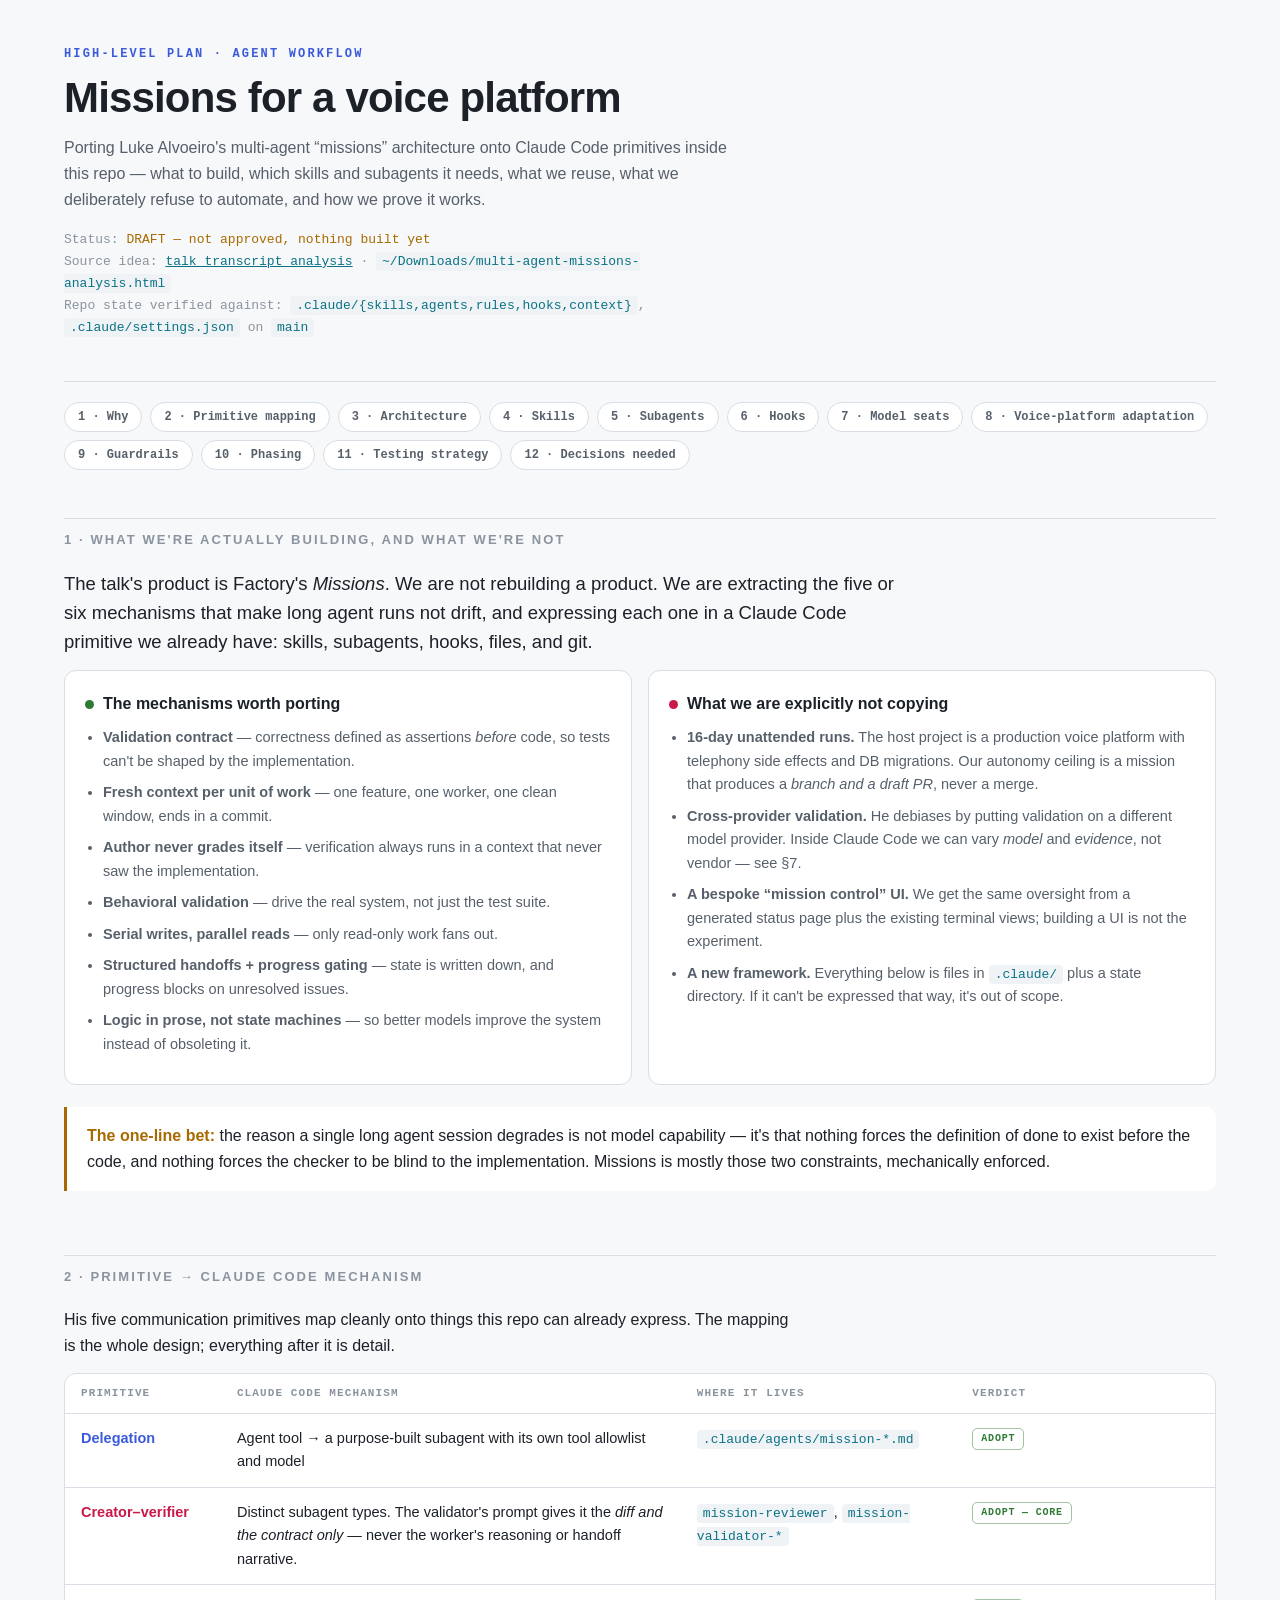
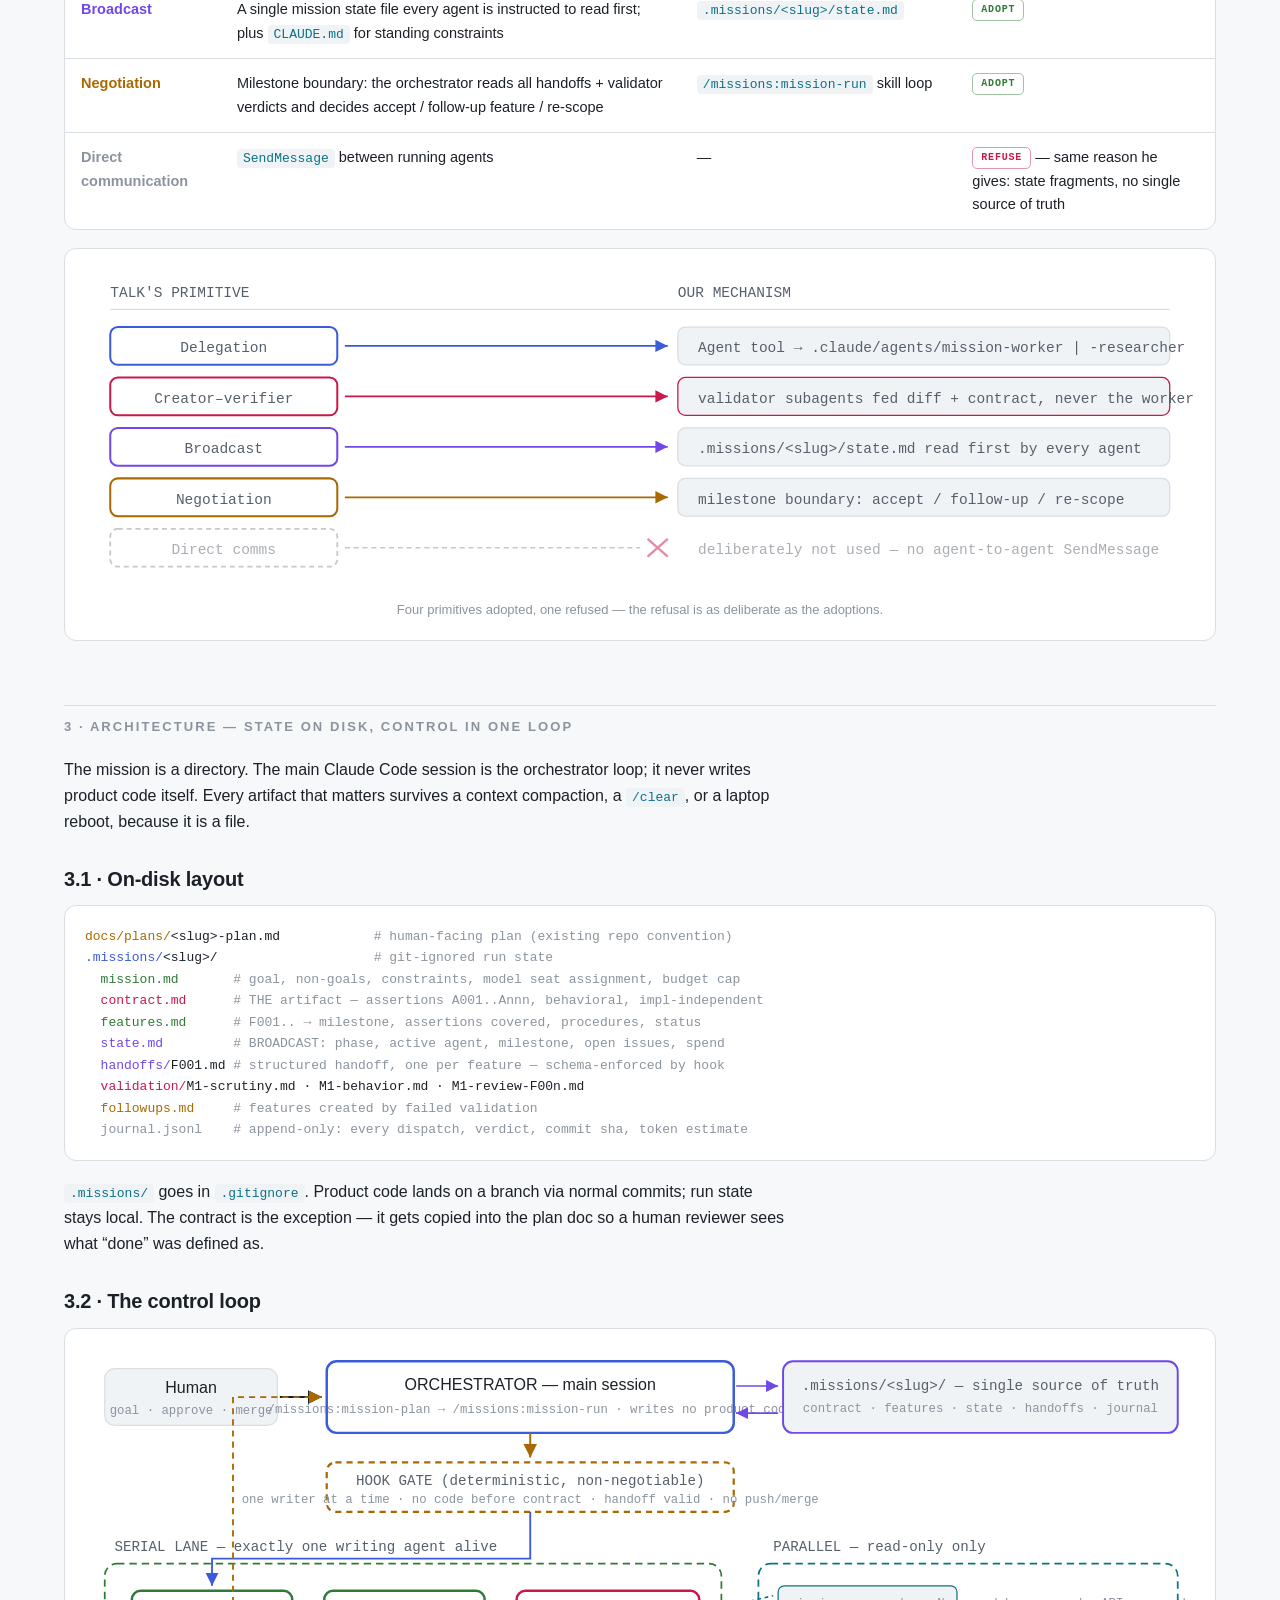
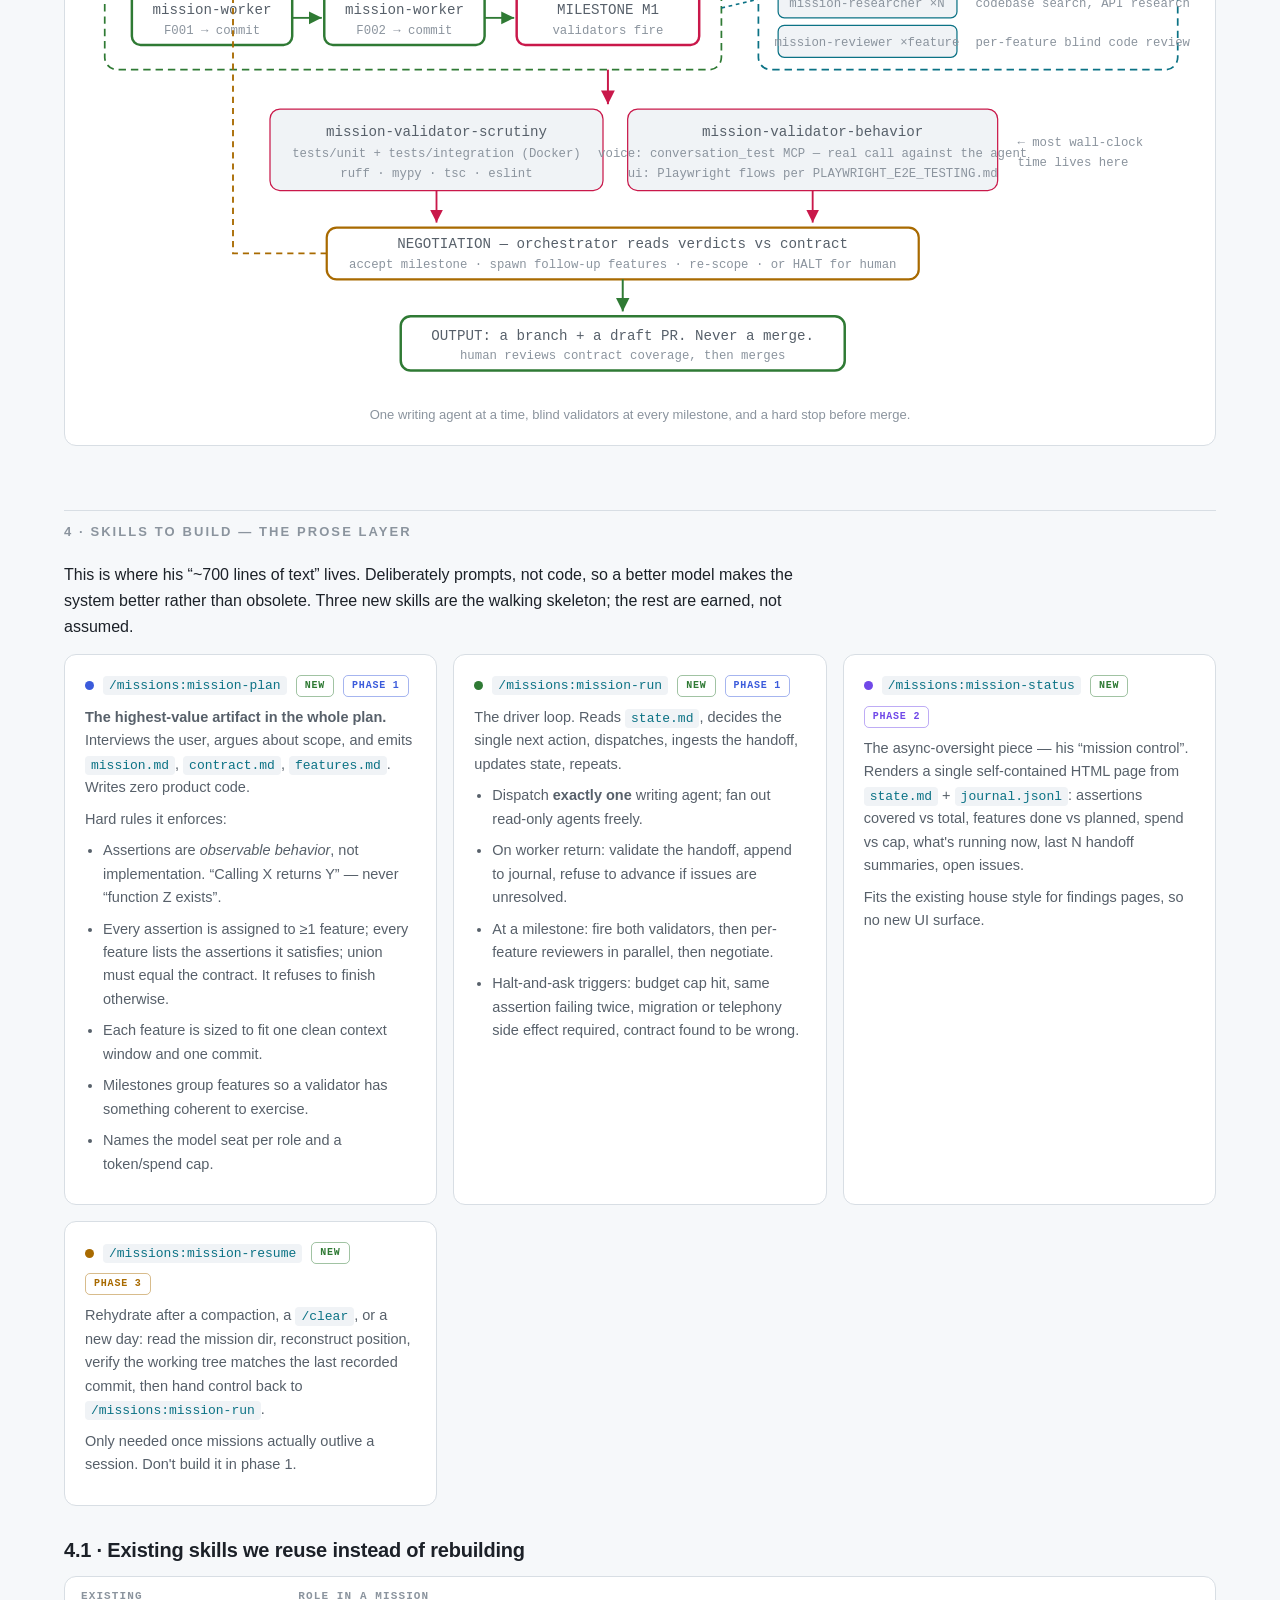
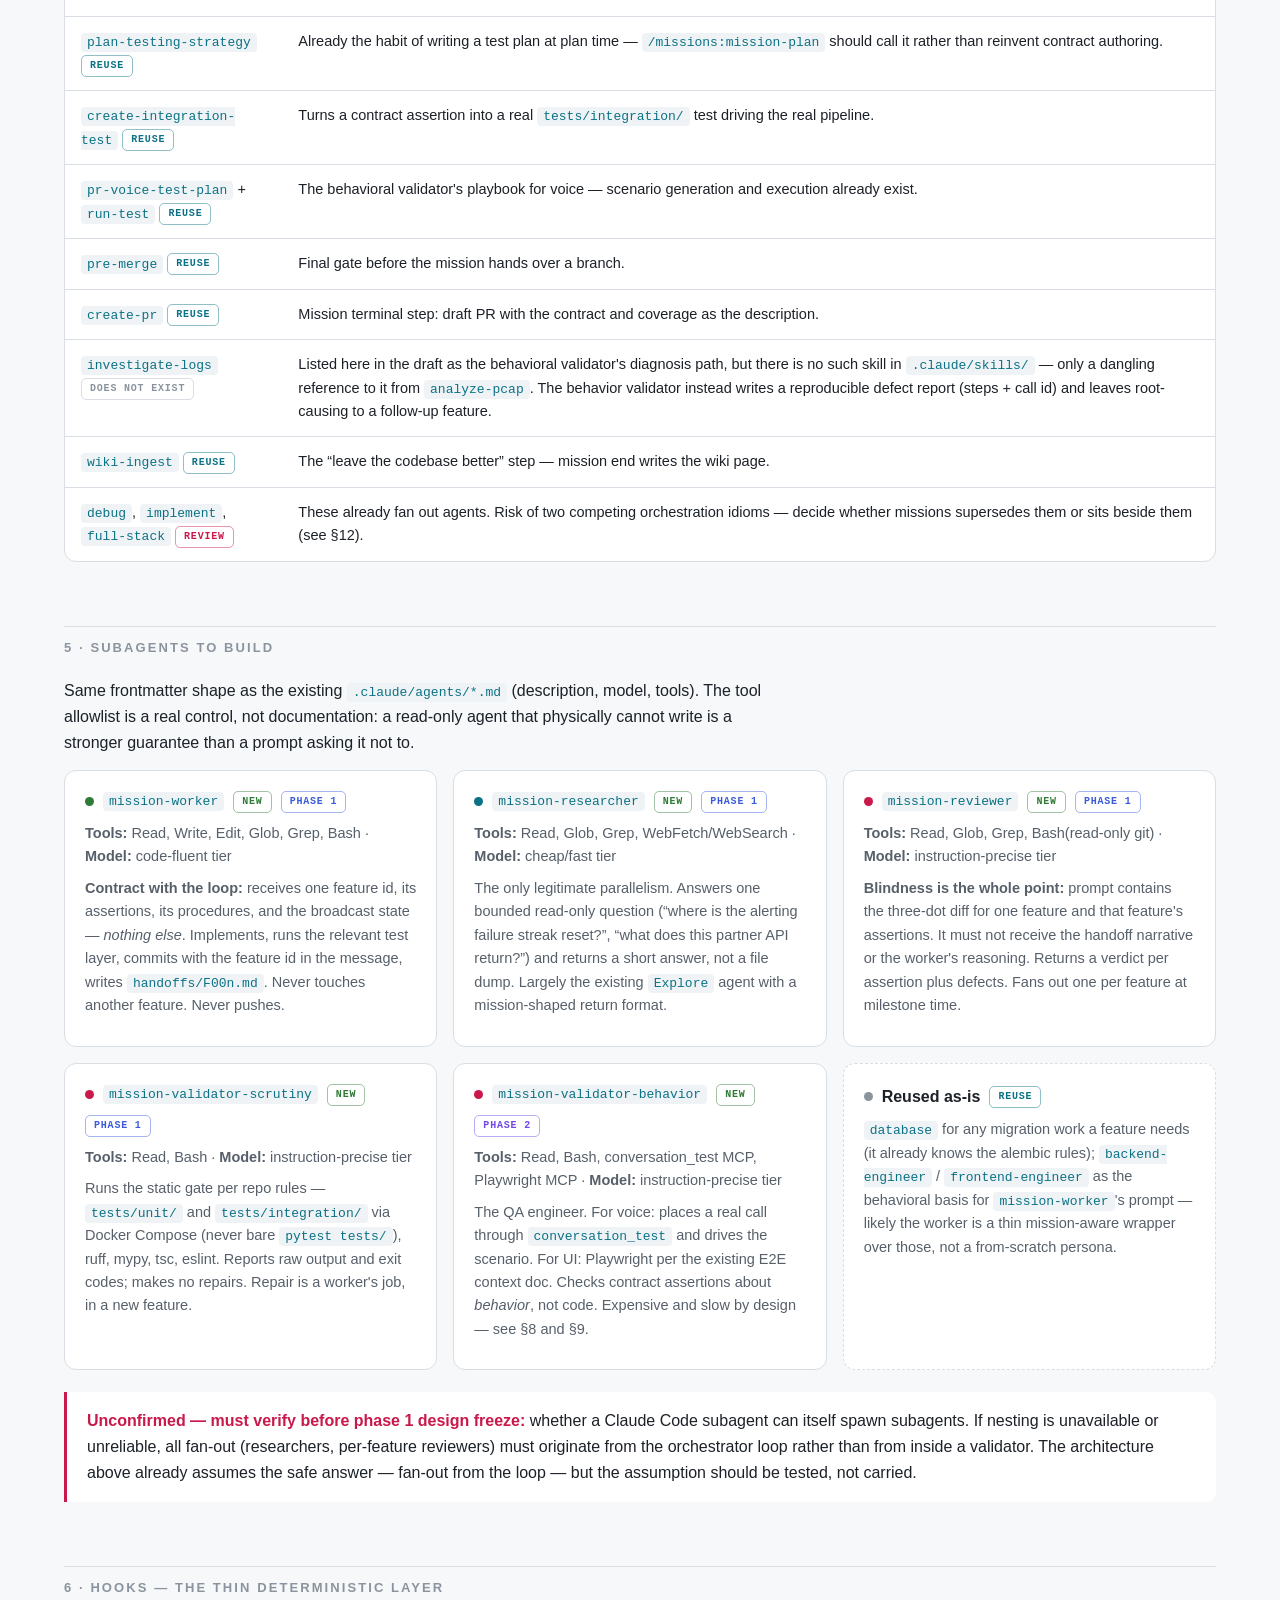
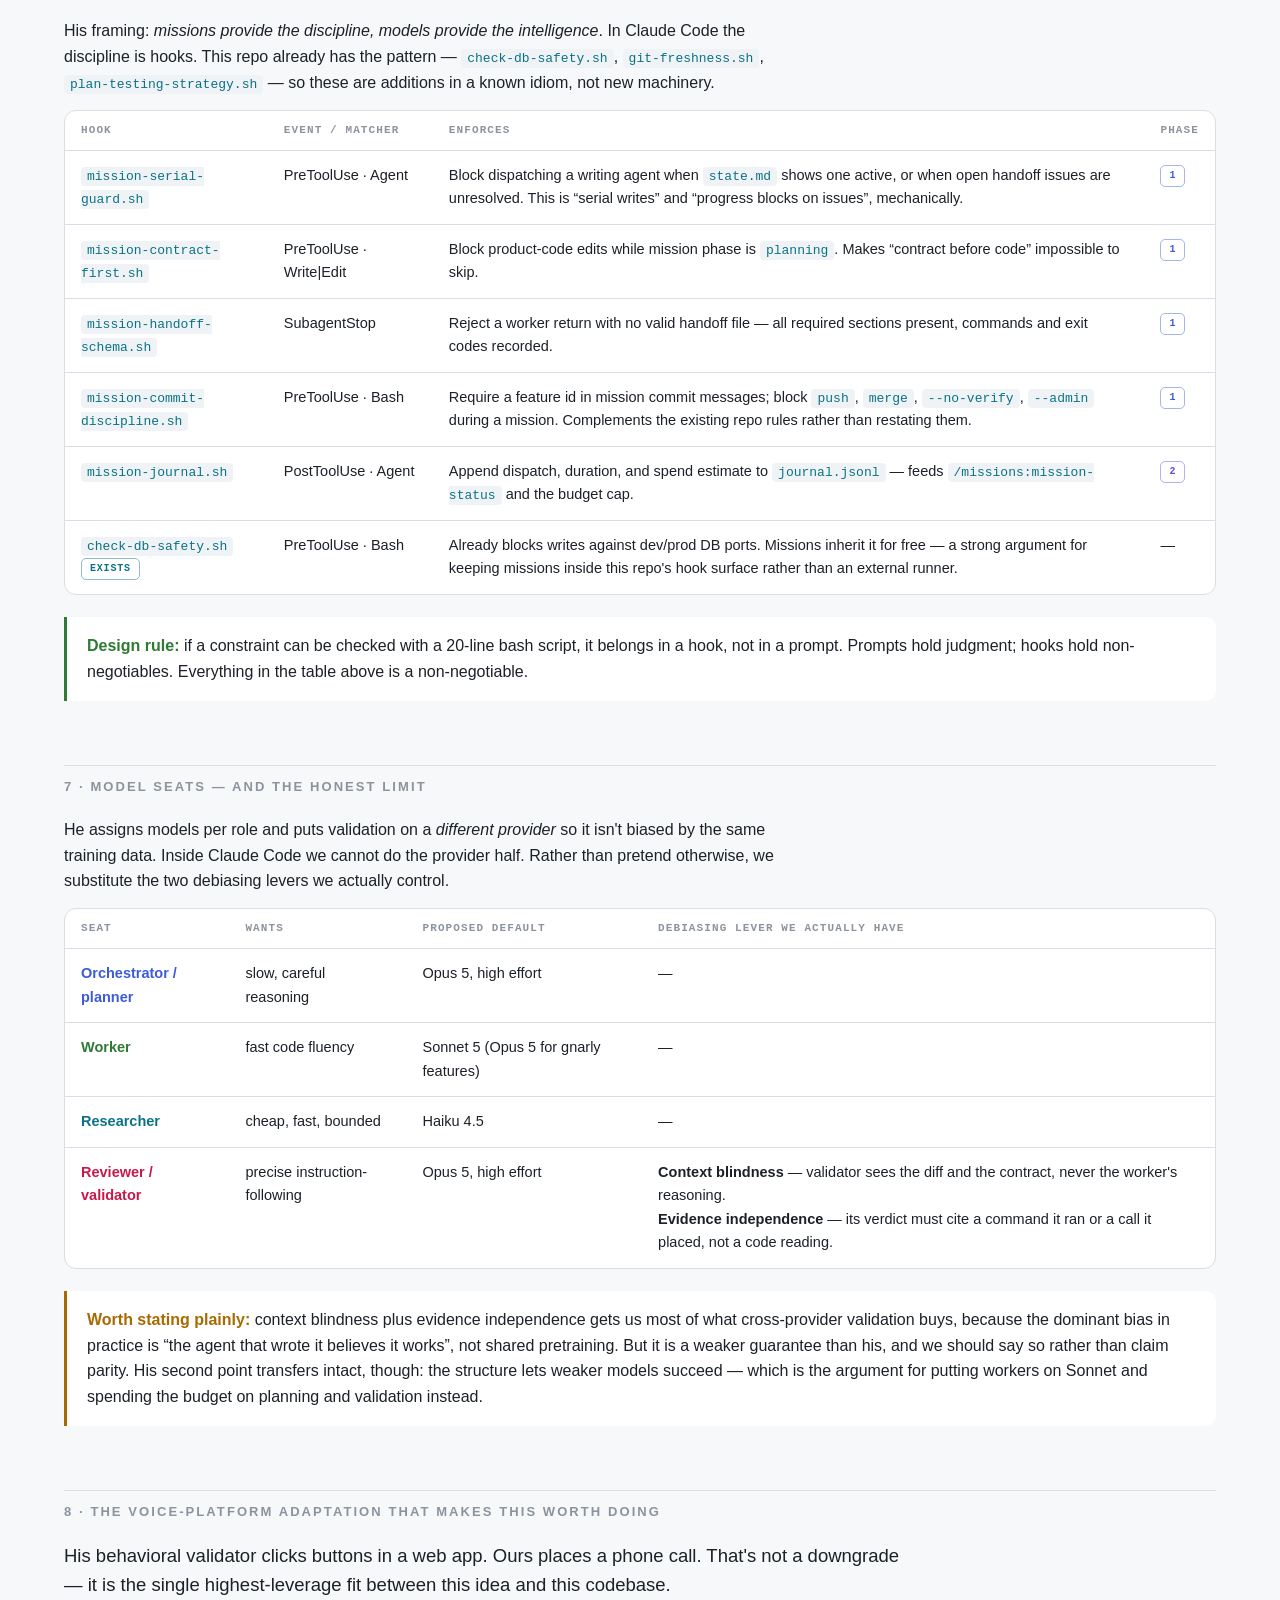
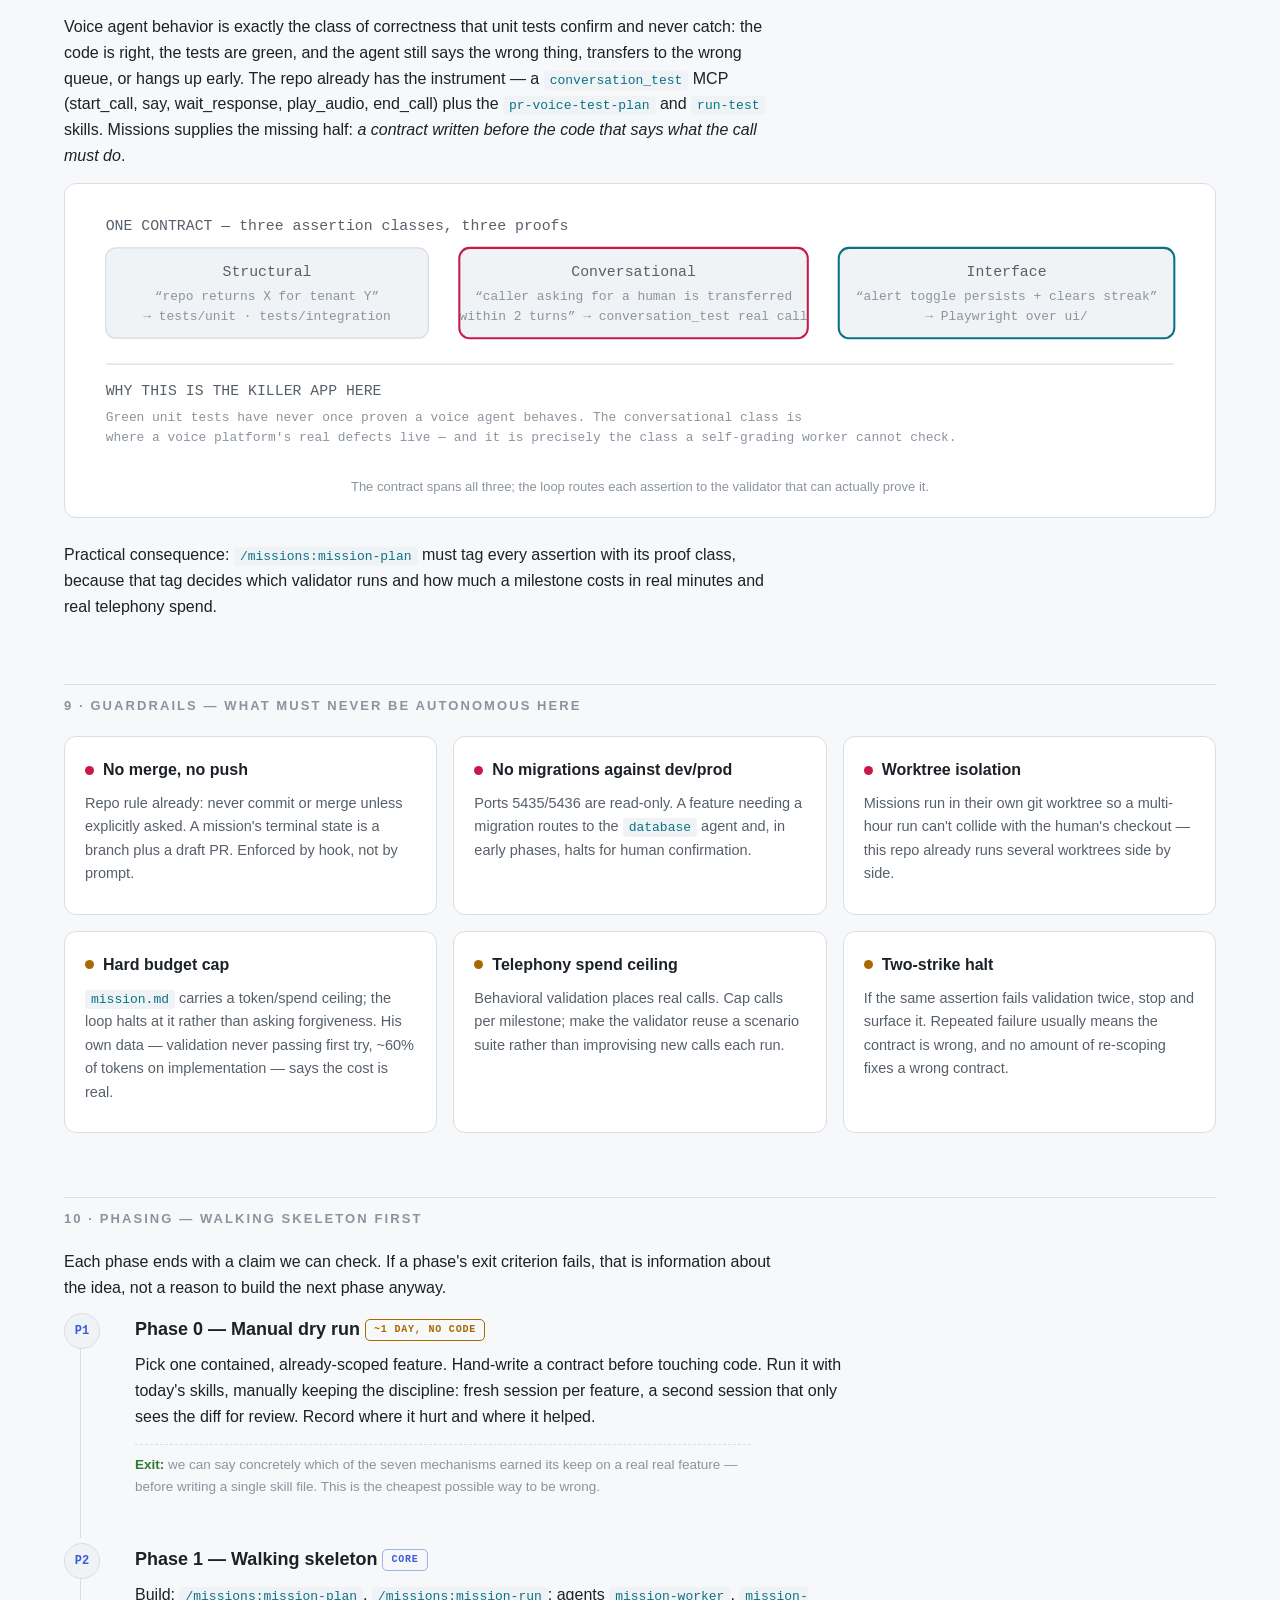
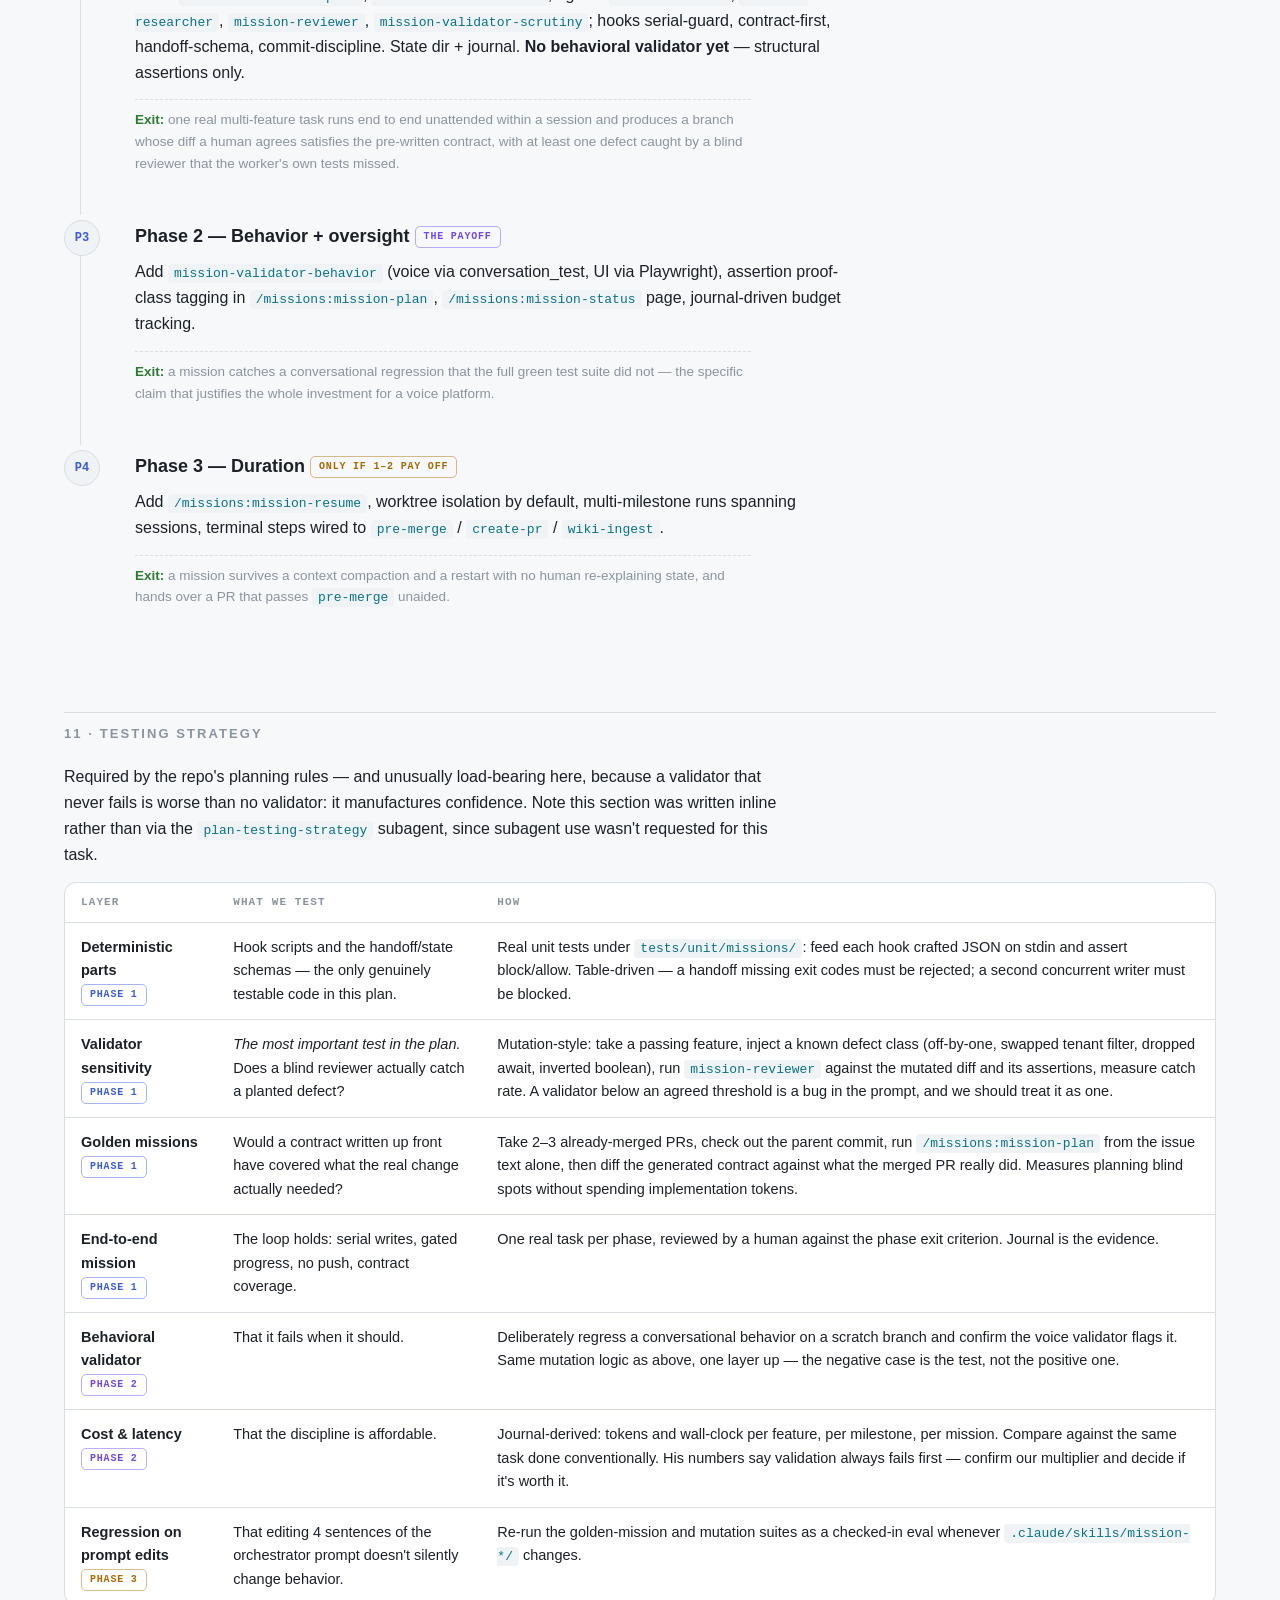
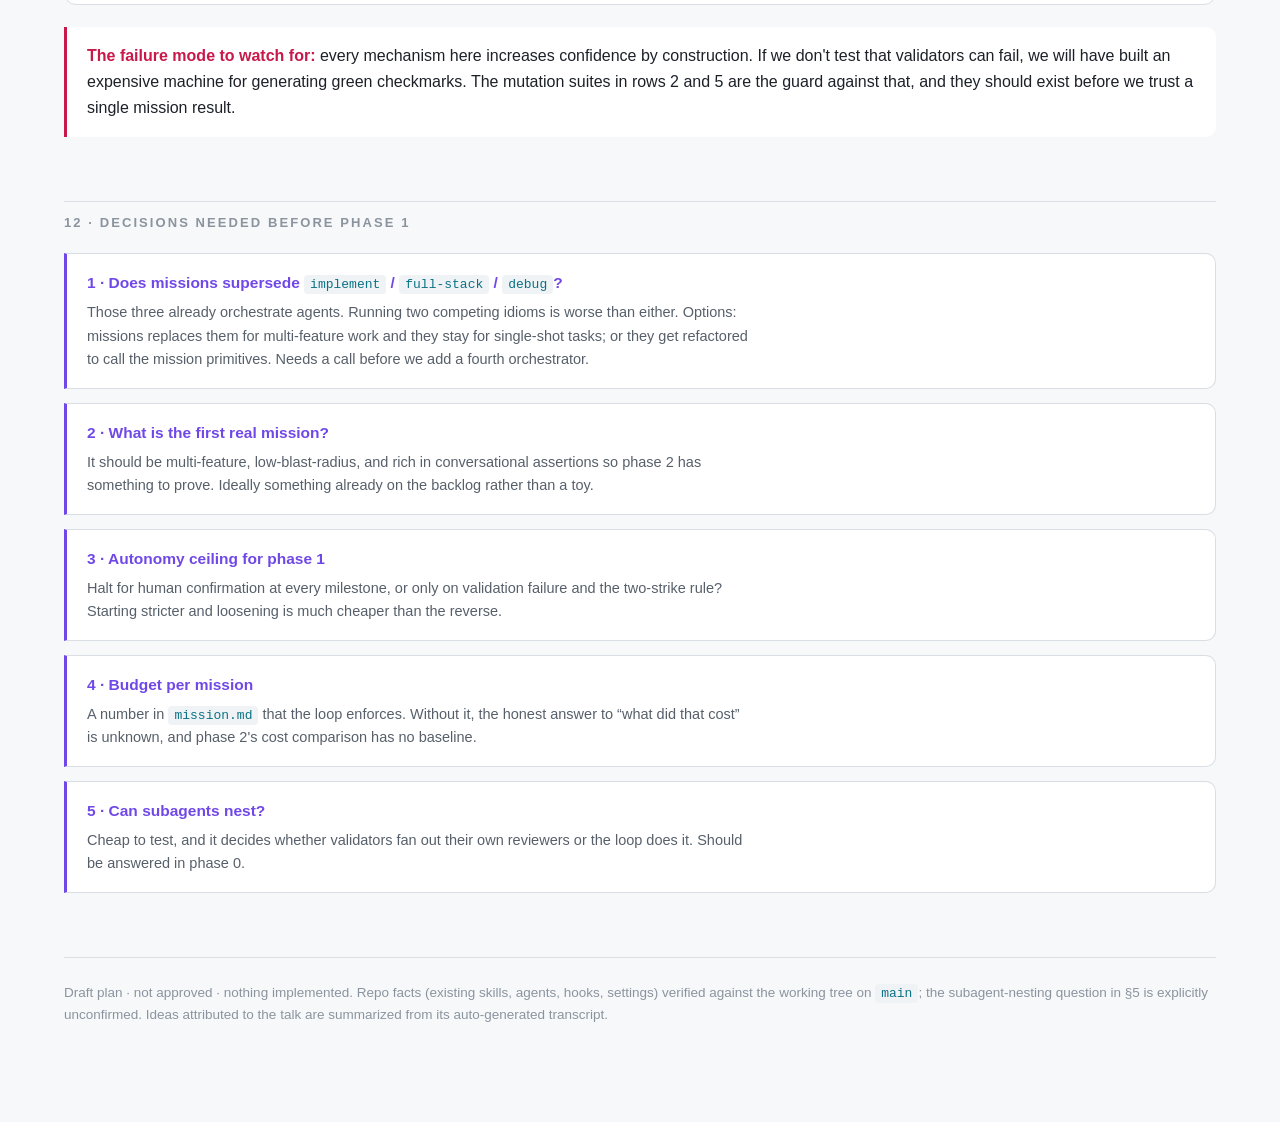
==== commit a6eaaca7: "chore(missions): remove project-specific references - behavior validator: conversational test server" ====
--- a/plugins/missions/docs/missions-agent-workflow-plan.html
+++ b/plugins/missions/docs/missions-agent-workflow-plan.html
@@ -3,7 +3,7 @@
 <head>
 <meta charset="utf-8">
 <meta name="viewport" content="width=device-width, initial-scale=1">
-<title>Missions for Bell AI — HL Plan</title>
+<title>Missions for a voice platform — HL Plan</title>
 <style>
   :root{
     --bg:#0d1117; --panel:#151b23; --panel2:#1c232d; --line:#2a3441;
@@ -110,7 +110,7 @@
 
 <header>
   <div class="kicker">High-level plan · agent workflow</div>
-  <h1>Missions for Bell AI</h1>
+  <h1>Missions for a voice platform</h1>
   <p class="sub">Porting Luke Alvoeiro's multi-agent “missions” architecture onto Claude Code primitives inside
   this repo — what to build, which skills and subagents it needs, what we reuse, what we deliberately refuse to
   automate, and how we prove it works.</p>
@@ -130,7 +130,7 @@
   <a href="#agents">5 · Subagents</a>
   <a href="#hooks">6 · Hooks</a>
   <a href="#models">7 · Model seats</a>
-  <a href="#bell">8 · Bell adaptation</a>
+  <a href="#voice">8 · Voice-platform adaptation</a>
   <a href="#guard">9 · Guardrails</a>
   <a href="#phases">10 · Phasing</a>
   <a href="#testing">11 · Testing strategy</a>
@@ -161,7 +161,7 @@
     <div class="card">
       <h4><span class="dot" style="background:var(--a2)"></span>What we are explicitly not copying</h4>
       <ul>
-        <li><strong>16-day unattended runs.</strong> Bell is a production voice platform with telephony side effects
+        <li><strong>16-day unattended runs.</strong> The host project is a production voice platform with telephony side effects
         and DB migrations. Our autonomy ceiling is a mission that produces a <em>branch and a draft PR</em>, never a merge.</li>
         <li><strong>Cross-provider validation.</strong> He debiases by putting validation on a different model
         provider. Inside Claude Code we can vary <em>model</em> and <em>evidence</em>, not vendor — see §7.</li>
@@ -364,7 +364,7 @@
     <text x="285" y="347" text-anchor="middle" class="svgxs">ruff · mypy · tsc · eslint</text>
     <rect x="440" y="292" width="300" height="66" rx="8" fill="var(--panel2)" stroke="var(--a2)"/>
     <text x="590" y="314" text-anchor="middle" class="svgsm" fill="var(--a2)" font-weight="700">mission-validator-behavior</text>
-    <text x="590" y="331" text-anchor="middle" class="svgxs">voice: bell_test MCP — real call against the agent</text>
+    <text x="590" y="331" text-anchor="middle" class="svgxs">voice: conversation_test MCP — real call against the agent</text>
     <text x="590" y="347" text-anchor="middle" class="svgxs">ui: Playwright flows per PLAYWRIGHT_E2E_TESTING.md</text>
     <text x="756" y="322" class="svgxs" fill="var(--a4)">← most wall-clock</text>
     <text x="756" y="338" class="svgxs" fill="var(--a4)">time lives here</text>
@@ -499,8 +499,8 @@
     </div>
     <div class="card">
       <h4><span class="dot" style="background:var(--a2)"></span><code>mission-validator-behavior</code> <span class="pill new">new</span><span class="pill p2">phase 2</span></h4>
-      <p><strong>Tools:</strong> Read, Bash, bell_test MCP, Playwright MCP · <strong>Model:</strong> instruction-precise tier</p>
-      <p>The QA engineer. For voice: places a real call through <span class="mono">bell_test</span> and drives the scenario.
+      <p><strong>Tools:</strong> Read, Bash, conversation_test MCP, Playwright MCP · <strong>Model:</strong> instruction-precise tier</p>
+      <p>The QA engineer. For voice: places a real call through <span class="mono">conversation_test</span> and drives the scenario.
       For UI: Playwright per the existing E2E context doc. Checks contract assertions about <em>behavior</em>, not code.
       Expensive and slow by design — see §8 and §9.</p>
     </div>
@@ -585,14 +585,14 @@
 </section>
 
 <!-- ============ 8 ============ -->
-<section id="bell">
-  <h2>8 · The Bell-specific adaptation that makes this worth doing</h2>
+<section id="voice">
+  <h2>8 · The voice-platform adaptation that makes this worth doing</h2>
   <p class="lead">His behavioral validator clicks buttons in a web app. Ours places a phone call. That's not a
   downgrade — it is the single highest-leverage fit between this idea and this codebase.</p>
 
   <p>Voice agent behavior is exactly the class of correctness that unit tests confirm and never catch: the code is
   right, the tests are green, and the agent still says the wrong thing, transfers to the wrong queue, or hangs up
-  early. The repo already has the instrument — <span class="mono">bell_test</span> MCP (start_call, say, wait_response,
+  early. The repo already has the instrument — a <span class="mono">conversation_test</span> MCP (start_call, say, wait_response,
   play_audio, end_call) plus the <code>pr-voice-test-plan</code> and <code>run-test</code> skills. Missions supplies the
   missing half: <em>a contract written before the code that says what the call must do</em>.</p>
 
@@ -607,7 +607,7 @@
     <rect x="290" y="34" width="270" height="70" rx="8" fill="var(--panel2)" stroke="var(--a2)" stroke-width="1.6"/>
     <text x="425" y="56" text-anchor="middle" class="svgsm" fill="var(--a2)" font-weight="700">Conversational</text>
     <text x="425" y="74" text-anchor="middle" class="svgxs">“caller asking for a human is transferred</text>
-    <text x="425" y="90" text-anchor="middle" class="svgxs">within 2 turns” → bell_test real call</text>
+    <text x="425" y="90" text-anchor="middle" class="svgxs">within 2 turns” → conversation_test real call</text>
 
     <rect x="584" y="34" width="260" height="70" rx="8" fill="var(--panel2)" stroke="var(--a6)" stroke-width="1.6"/>
     <text x="714" y="56" text-anchor="middle" class="svgsm" fill="var(--a6)" font-weight="700">Interface</text>
@@ -617,7 +617,7 @@
     <line x1="16" y1="124" x2="844" y2="124" stroke="var(--line)"/>
     <text x="16" y="148" class="svgsm" fill="var(--a3)" font-weight="700">WHY THIS IS THE KILLER APP HERE</text>
     <text x="16" y="168" class="svgxs">Green unit tests have never once proven a voice agent behaves. The conversational class is</text>
-    <text x="16" y="184" class="svgxs">where Bell's real defects live — and it is precisely the class a self-grading worker cannot check.</text>
+    <text x="16" y="184" class="svgxs">where a voice platform's real defects live — and it is precisely the class a self-grading worker cannot check.</text>
   </svg>
   <figcaption>The contract spans all three; the loop routes each assertion to the validator that can actually prove it.</figcaption>
   </figure>
@@ -665,7 +665,7 @@
       skills, manually keeping the discipline: fresh session per feature, a second session that only sees the diff
       for review. Record where it hurt and where it helped.</p>
       <p class="exit"><b>Exit:</b> we can say concretely which of the seven mechanisms earned its keep on a real
-      Bell feature — before writing a single skill file. This is the cheapest possible way to be wrong.</p>
+      real feature — before writing a single skill file. This is the cheapest possible way to be wrong.</p>
     </li>
     <li>
       <h4>Phase 1 — Walking skeleton <span class="pill p1">core</span></h4>
@@ -679,7 +679,7 @@
     </li>
     <li>
       <h4>Phase 2 — Behavior + oversight <span class="pill p2">the payoff</span></h4>
-      <p>Add <code>mission-validator-behavior</code> (voice via bell_test, UI via Playwright), assertion proof-class
+      <p>Add <code>mission-validator-behavior</code> (voice via conversation_test, UI via Playwright), assertion proof-class
       tagging in <code>/missions:mission-plan</code>, <code>/missions:mission-status</code> page, journal-driven budget tracking.</p>
       <p class="exit"><b>Exit:</b> a mission catches a conversational regression that the full green test suite did
       not — the specific claim that justifies the whole investment for a voice platform.</p>
